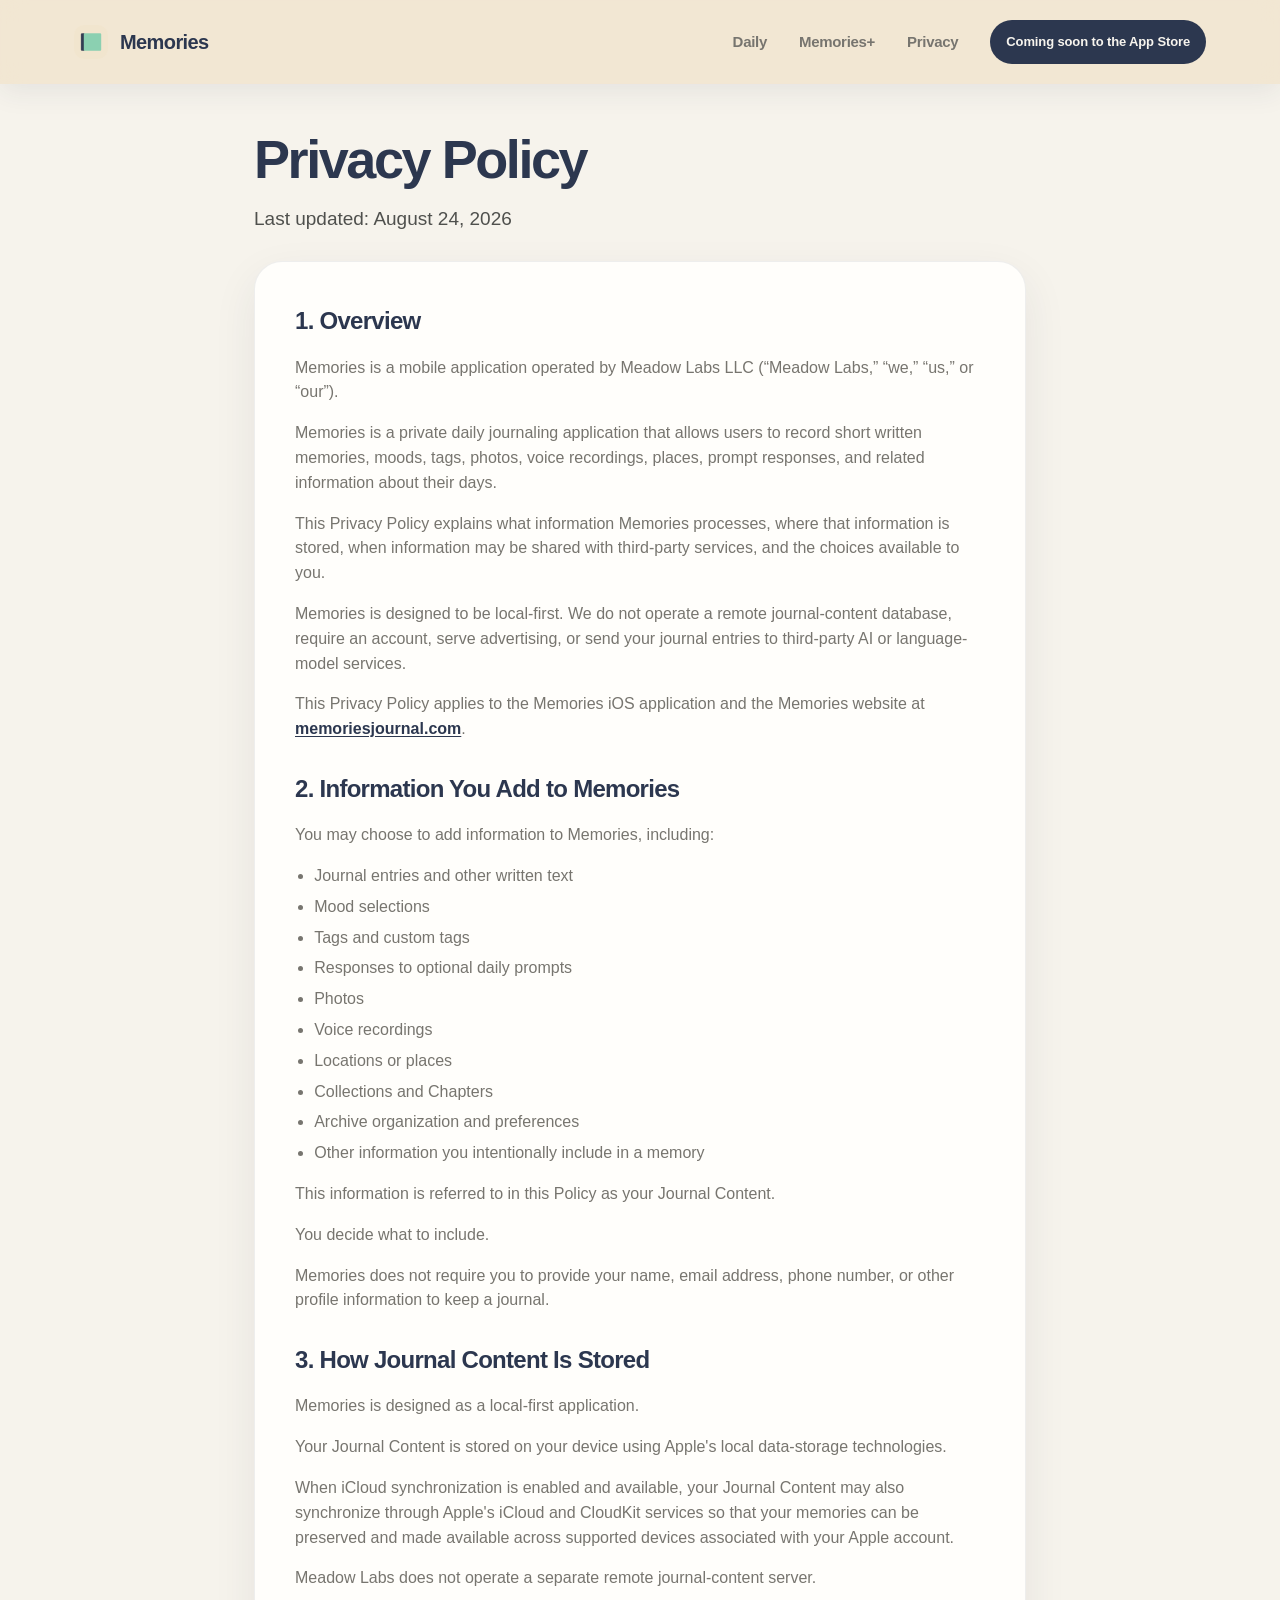
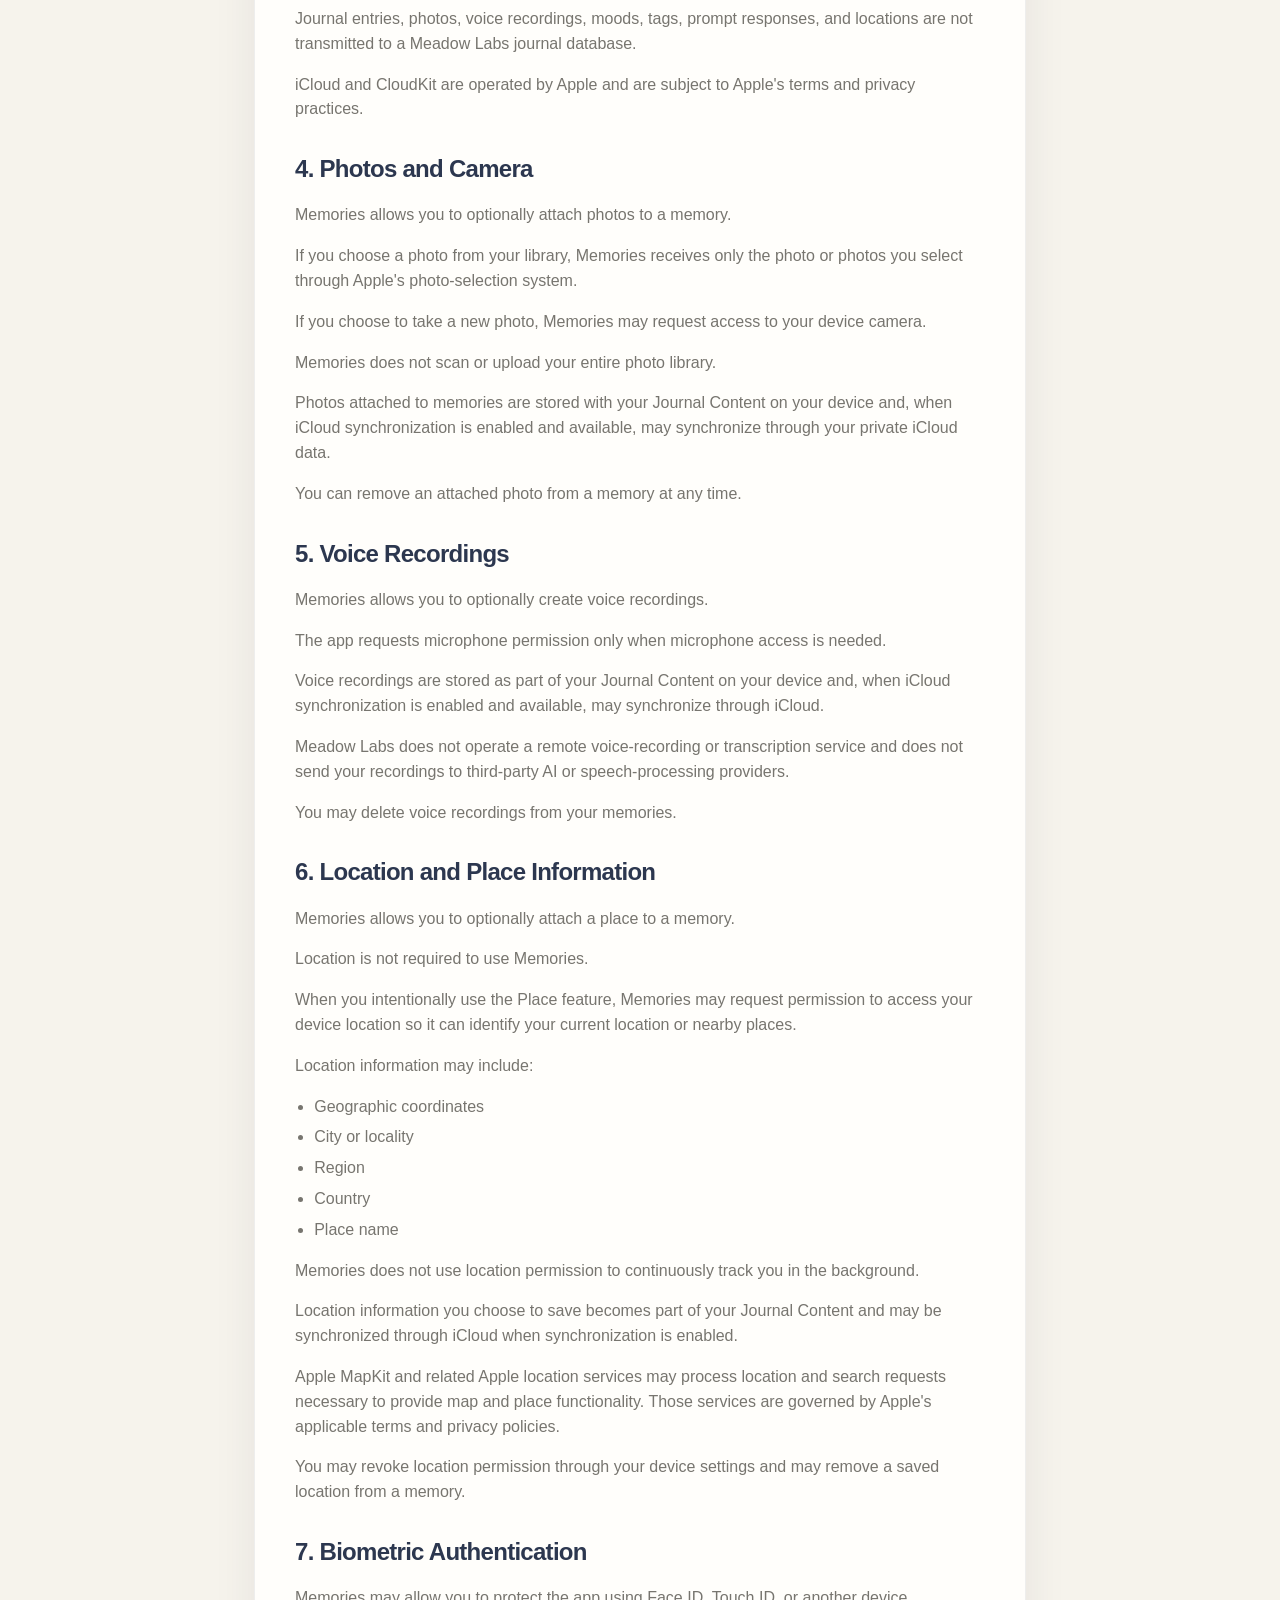
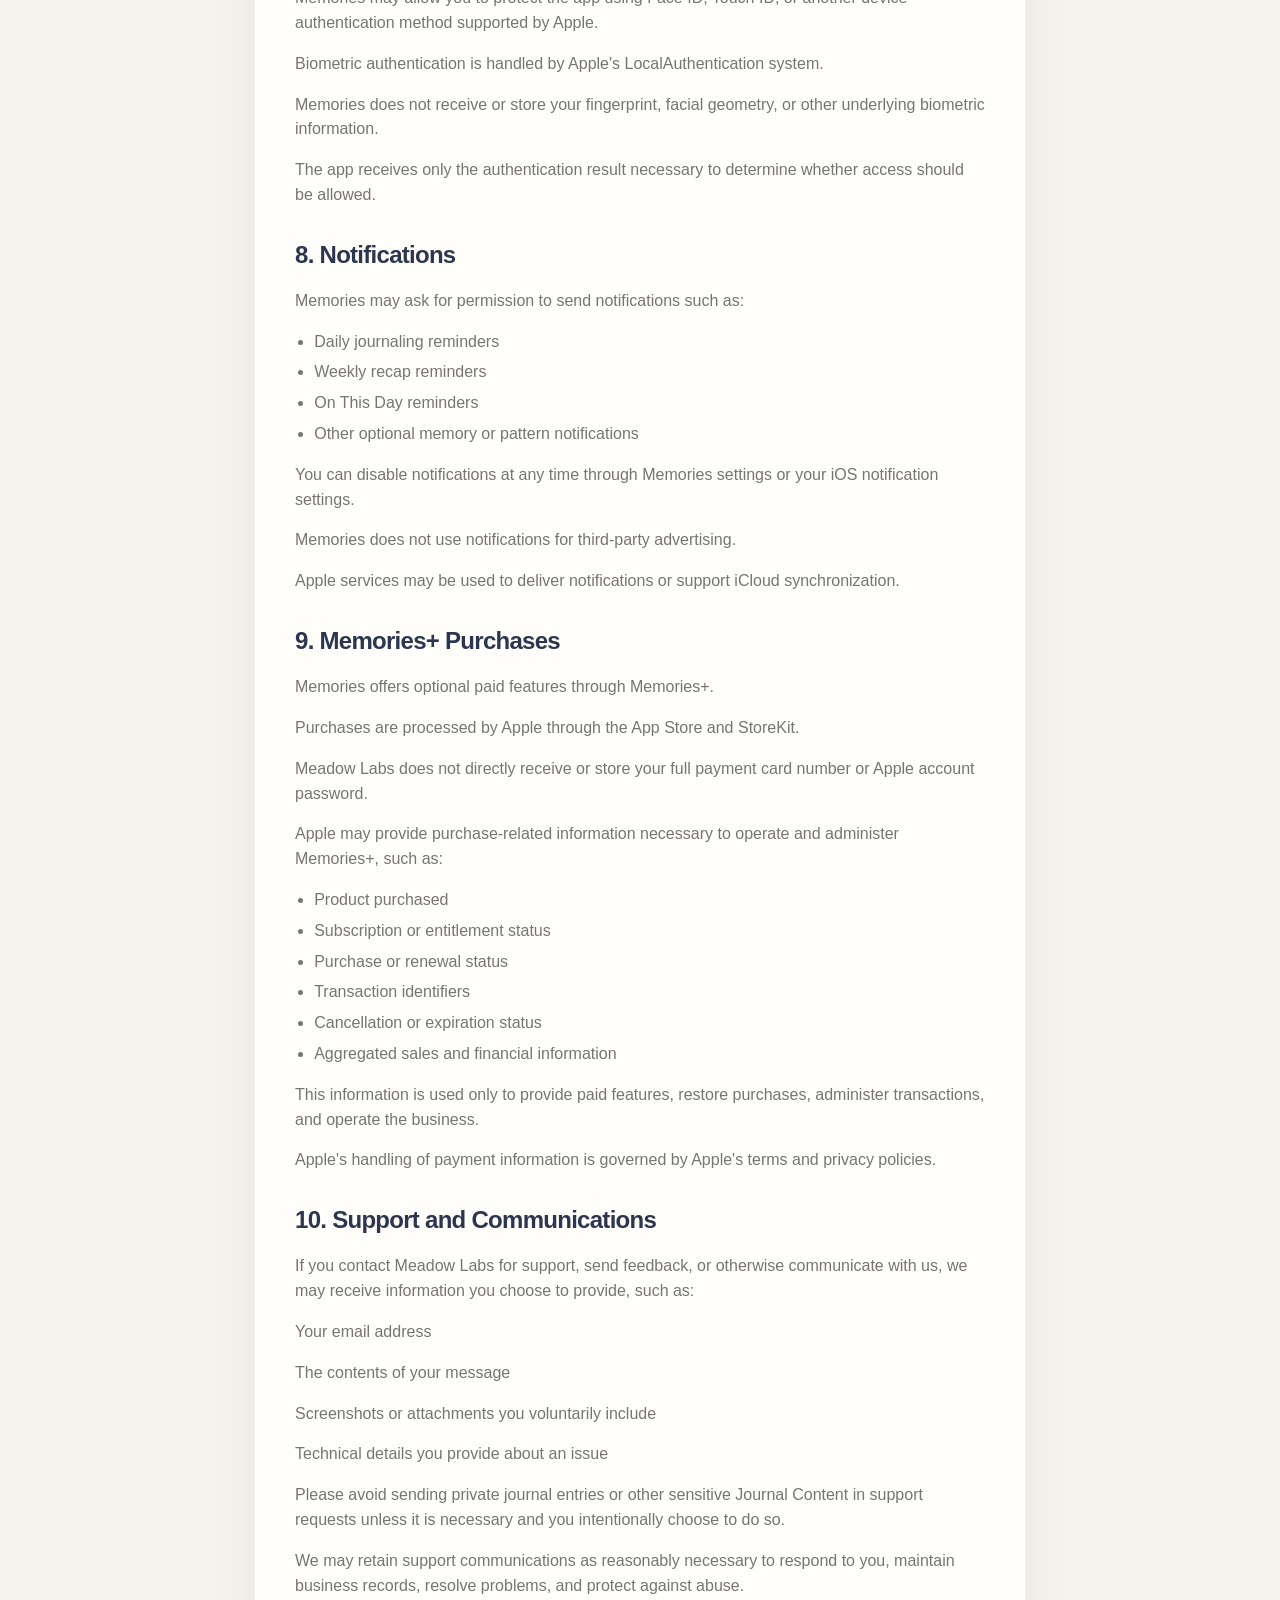
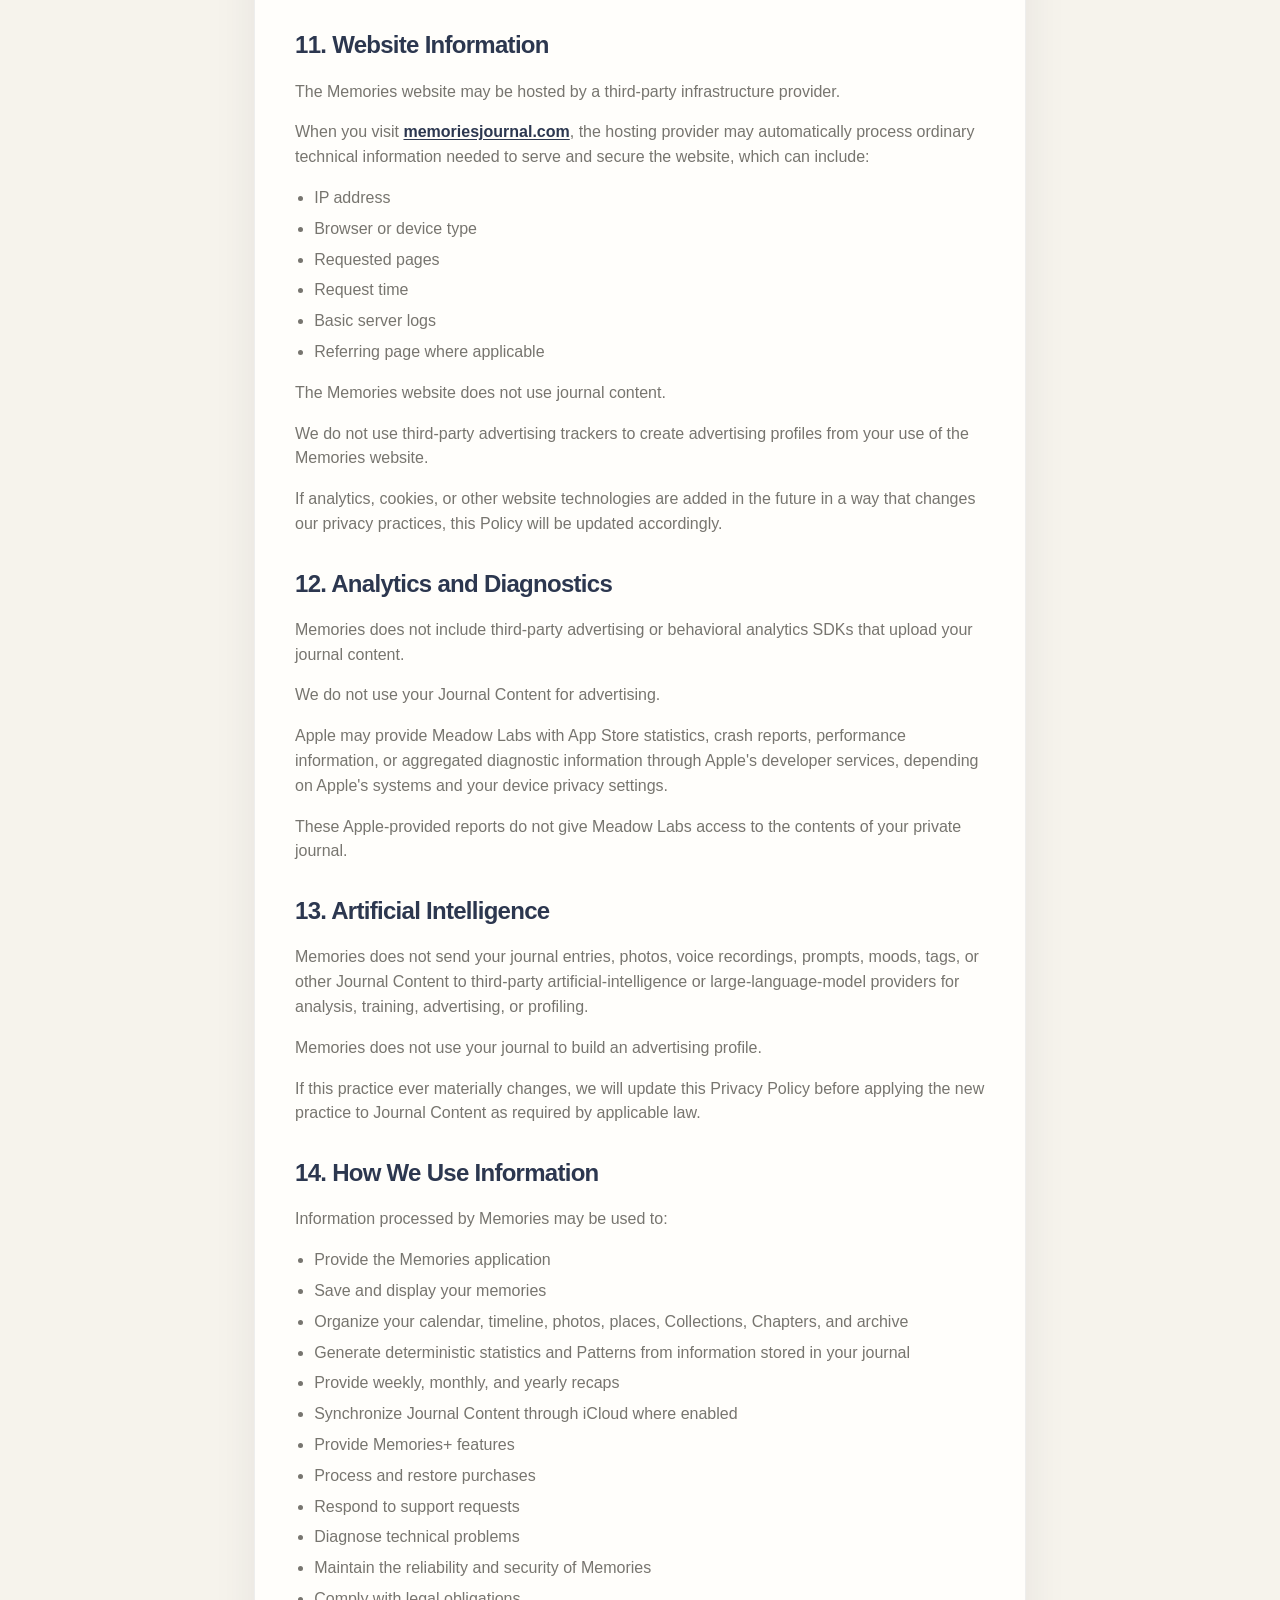
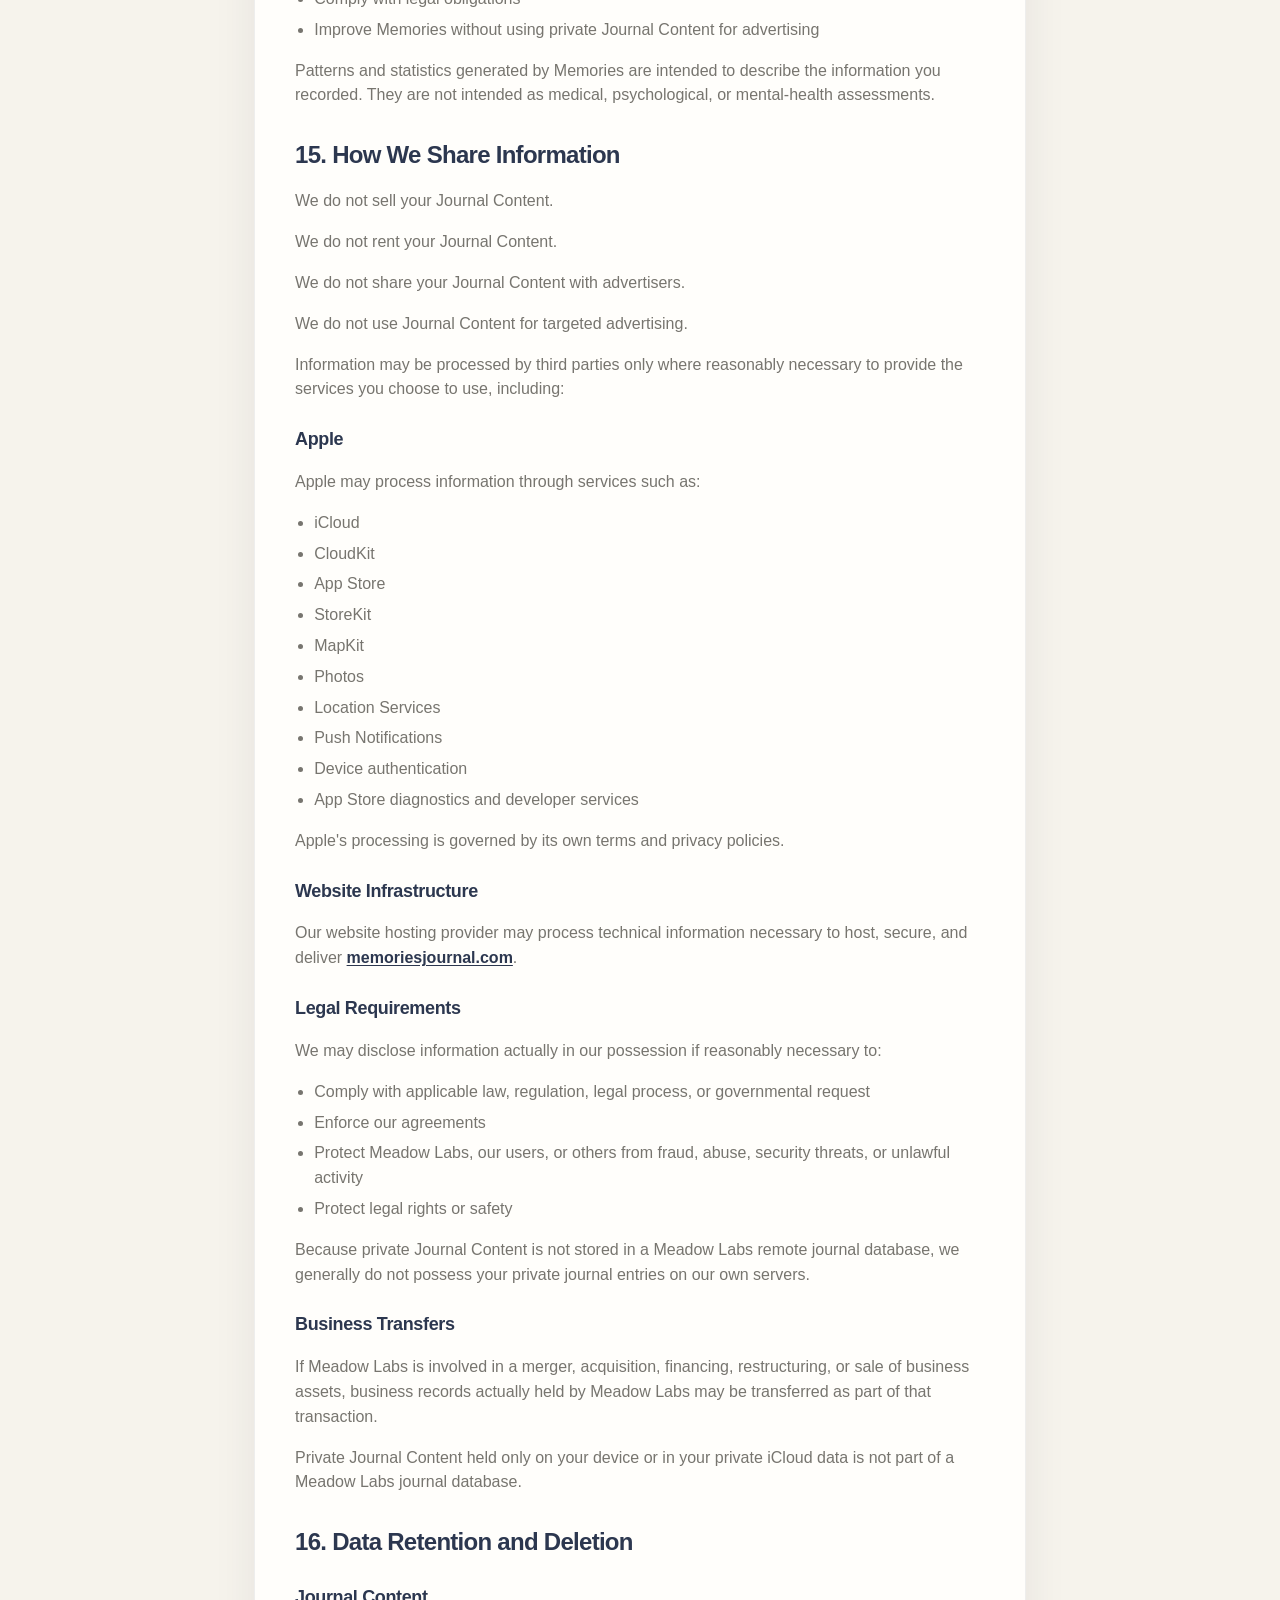
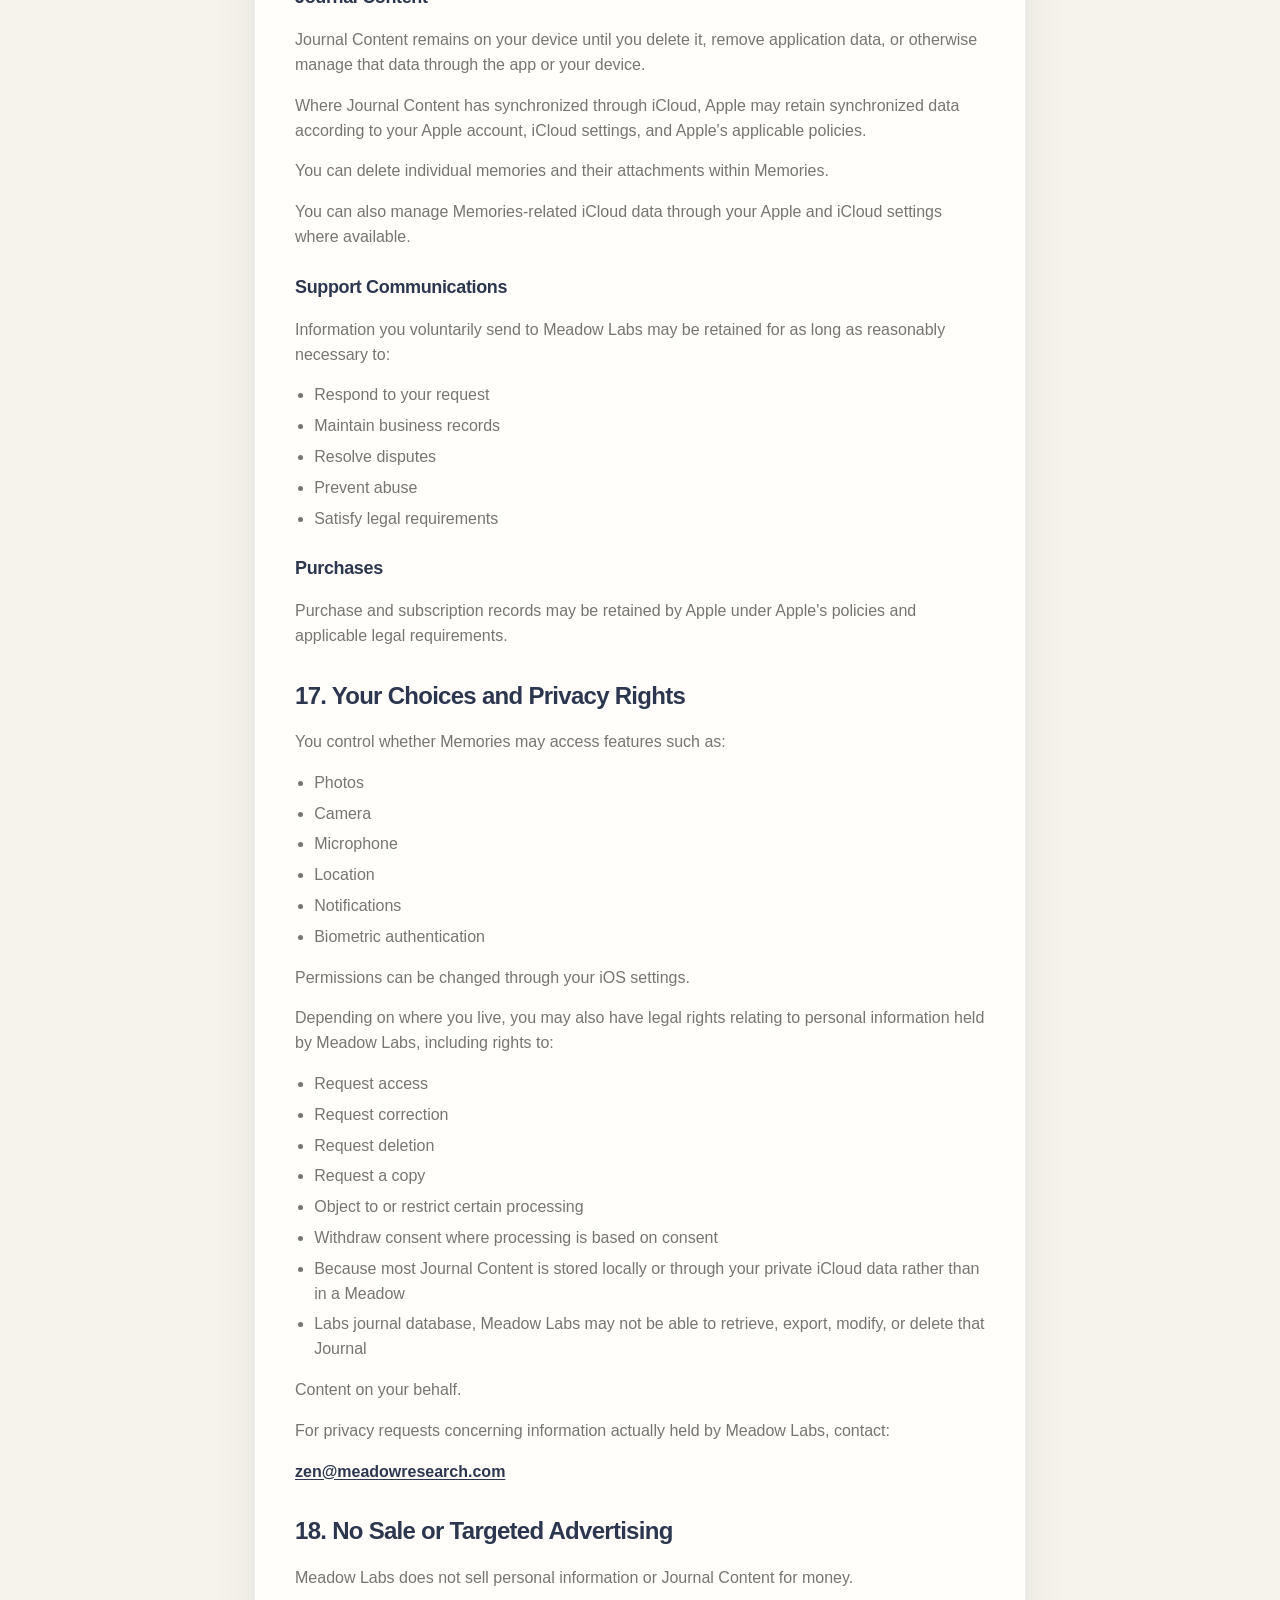
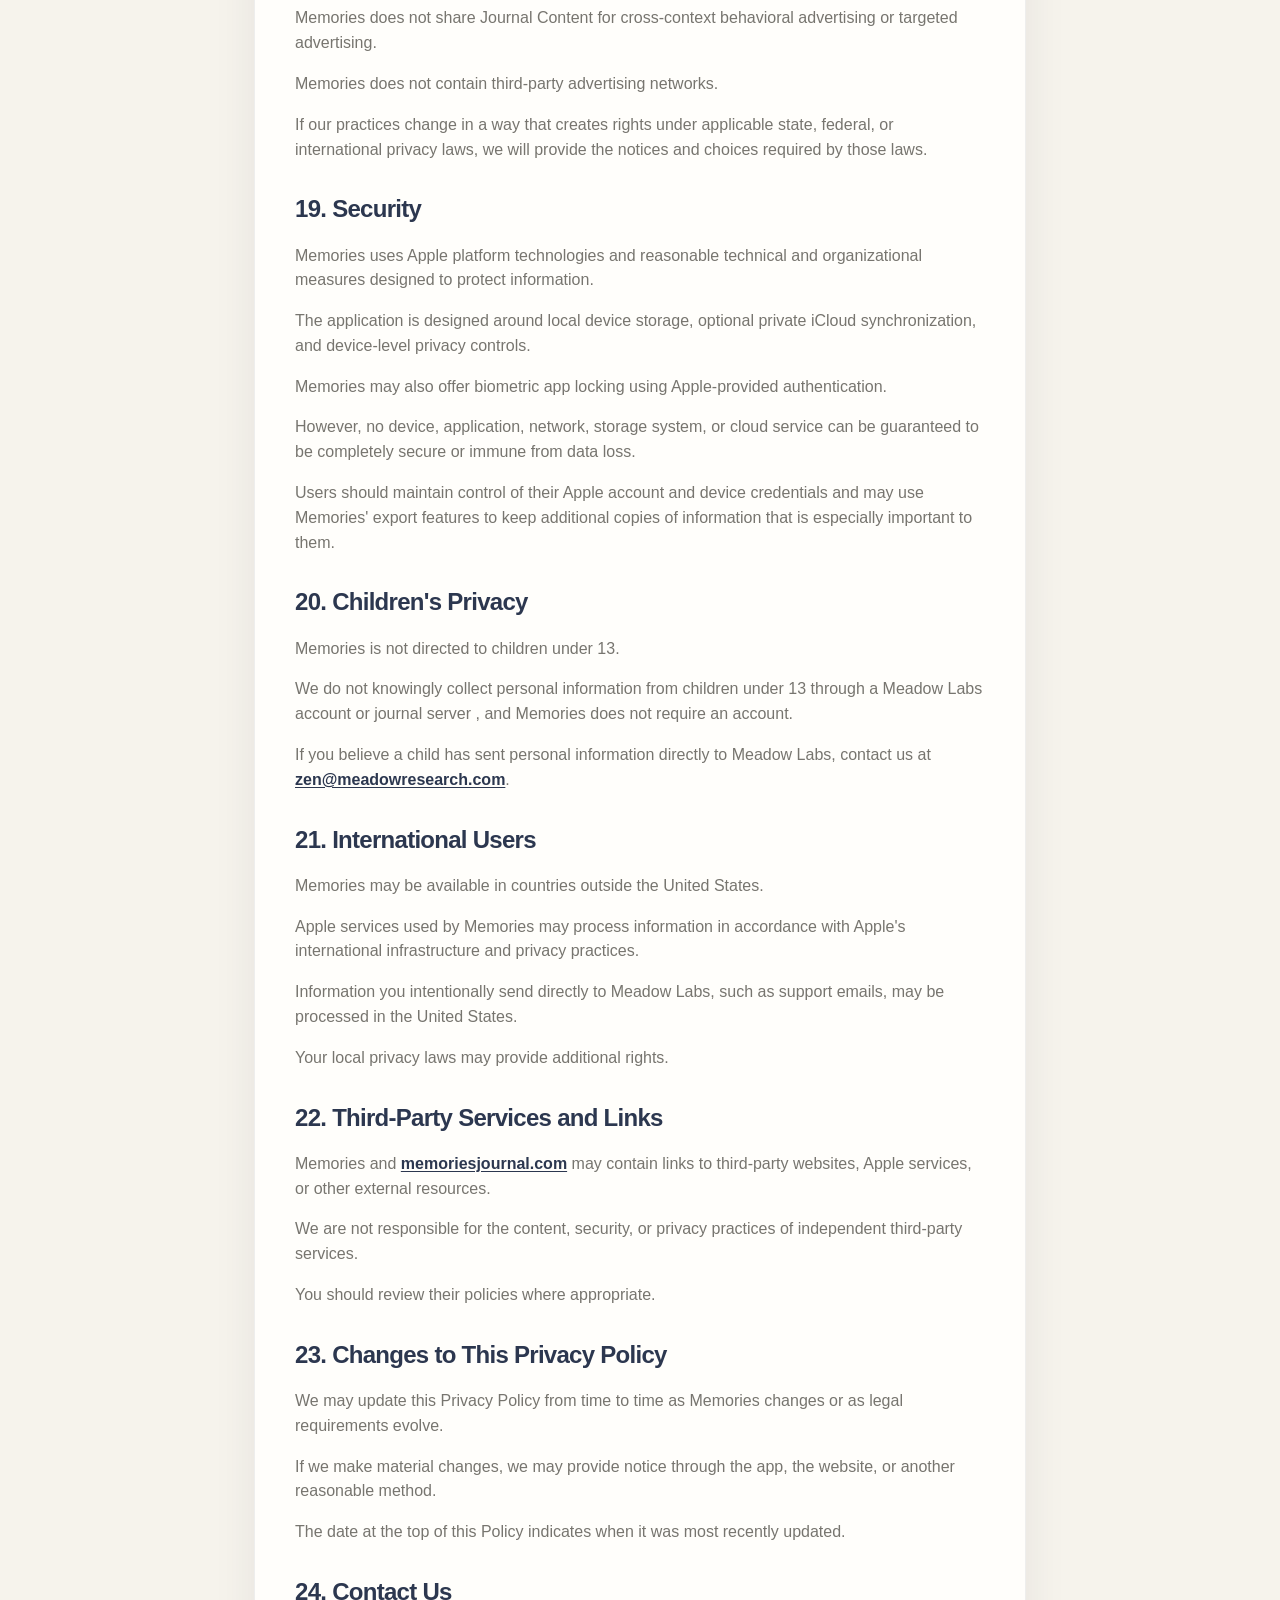
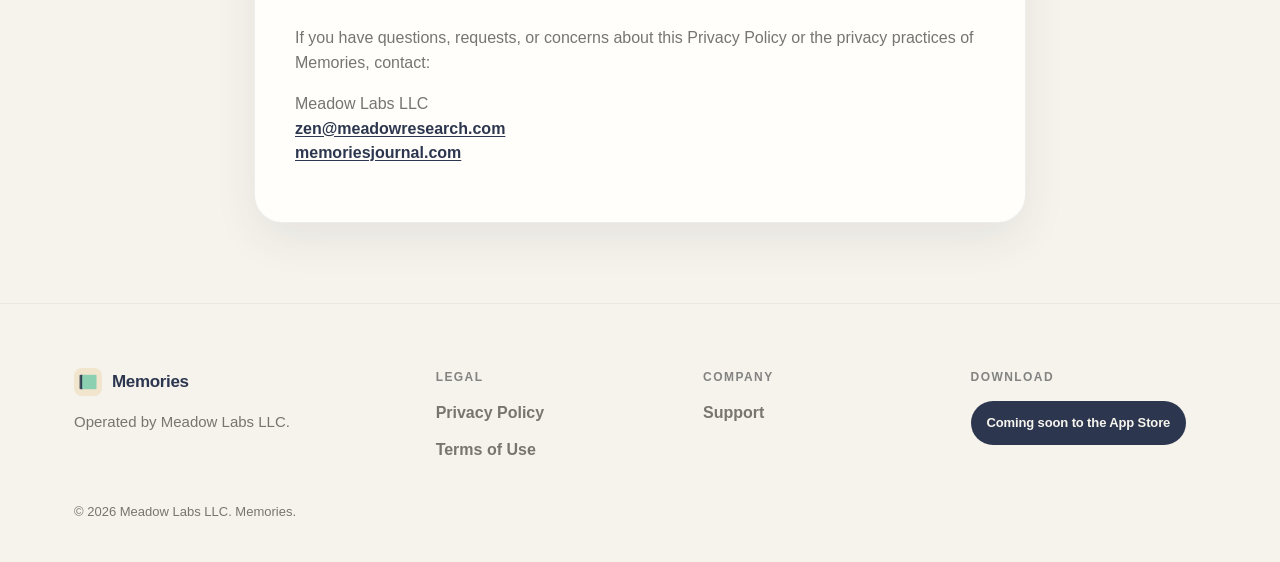
==== privacy.html @ 6b0a4706 "Initial Memories website" ====
<!doctype html>
<html lang="en">
  <head>
    <meta charset="utf-8" />
    <meta name="viewport" content="width=device-width, initial-scale=1" />
    <title>Privacy Policy · Memories</title>
    <meta name="description" content="Privacy Policy for the Memories iPhone journal." />
    <link rel="canonical" href="https://memoriesjournal.com/privacy" />
    <meta name="theme-color" content="#F1E5CE" />
    <link rel="icon" type="image/png" href="./assets/favicon.png" />
    <link rel="apple-touch-icon" href="./assets/logo.png" />
    <link rel="stylesheet" href="./styles.css" />
  </head>
  <body>
    <a class="skip-link" href="#main">Skip to content</a>
    <header class="topbar">
      <div class="topbar-inner">
        <a class="brand" href="./index.html" aria-label="Memories home">
          <img class="brand-mark" src="./assets/logo.png" alt="" width="34" height="34" />
          <span class="brand-word">Memories</span>
        </a>
        <div class="topbar-actions">
          <nav class="topnav" aria-label="Primary">
            <a href="./index.html#daily">Daily</a>
            <a href="./index.html#plus">Memories+</a>
            <a href="./index.html#privacy">Privacy</a>
          </nav>
          <div data-store-cta></div>
        </div>
      </div>
    </header>
    <main id="main" class="legal-main">
      <div class="legal-wrap">
        <h1>Privacy Policy</h1>
        <p class="intro">Last updated: August 24, 2026</p>
        <div class="legal-card legal-card--document">
          <h2>1. Overview</h2>
          <p>Memories is a mobile application operated by Meadow Labs LLC (“Meadow Labs,” “we,” “us,” or “our”).</p>
          <p>Memories is a private daily journaling application that allows users to record short written memories, moods, tags, photos, voice recordings, places, prompt responses, and related information about their days.</p>
          <p>This Privacy Policy explains what information Memories processes, where that information is stored, when information may be shared with third-party services, and the choices available to you.</p>
          <p>Memories is designed to be local-first. We do not operate a remote journal-content database, require an account, serve advertising, or send your journal entries to third-party AI or language-model services.</p>
          <p>This Privacy Policy applies to the Memories iOS application and the Memories website at <a href="https://memoriesjournal.com">memoriesjournal.com</a>.</p>
          <h2>2. Information You Add to Memories</h2>
          <p>You may choose to add information to Memories, including:</p>
          <ul>
            <li>Journal entries and other written text</li>
            <li>Mood selections</li>
            <li>Tags and custom tags</li>
            <li>Responses to optional daily prompts</li>
            <li>Photos</li>
            <li>Voice recordings</li>
            <li>Locations or places</li>
            <li>Collections and Chapters</li>
            <li>Archive organization and preferences</li>
            <li>Other information you intentionally include in a memory</li>
          </ul>
          <p>This information is referred to in this Policy as your Journal Content.</p>
          <p>You decide what to include.</p>
          <p>Memories does not require you to provide your name, email address, phone number, or other profile information to keep a journal.</p>
          <h2>3. How Journal Content Is Stored</h2>
          <p>Memories is designed as a local-first application.</p>
          <p>Your Journal Content is stored on your device using Apple&#x27;s local data-storage technologies.</p>
          <p>When iCloud synchronization is enabled and available, your Journal Content may also synchronize through Apple&#x27;s iCloud and CloudKit services so that your memories can be preserved and made available across supported devices associated with your Apple account.</p>
          <p>Meadow Labs does not operate a separate remote journal-content server.</p>
          <p>Journal entries, photos, voice recordings, moods, tags, prompt responses, and locations are not transmitted to a Meadow Labs journal database.</p>
          <p>iCloud and CloudKit are operated by Apple and are subject to Apple&#x27;s terms and privacy practices.</p>
          <h2>4. Photos and Camera</h2>
          <p>Memories allows you to optionally attach photos to a memory.</p>
          <p>If you choose a photo from your library, Memories receives only the photo or photos you select through Apple&#x27;s photo-selection system.</p>
          <p>If you choose to take a new photo, Memories may request access to your device camera.</p>
          <p>Memories does not scan or upload your entire photo library.</p>
          <p>Photos attached to memories are stored with your Journal Content on your device and, when iCloud synchronization is enabled and available, may synchronize through your private iCloud data.</p>
          <p>You can remove an attached photo from a memory at any time.</p>
          <h2>5. Voice Recordings</h2>
          <p>Memories allows you to optionally create voice recordings.</p>
          <p>The app requests microphone permission only when microphone access is needed.</p>
          <p>Voice recordings are stored as part of your Journal Content on your device and, when iCloud synchronization is enabled and available, may synchronize through iCloud.</p>
          <p>Meadow Labs does not operate a remote voice-recording or transcription service and does not send your recordings to third-party AI or speech-processing providers.</p>
          <p>You may delete voice recordings from your memories.</p>
          <h2>6. Location and Place Information</h2>
          <p>Memories allows you to optionally attach a place to a memory.</p>
          <p>Location is not required to use Memories.</p>
          <p>When you intentionally use the Place feature, Memories may request permission to access your device location so it can identify your current location or nearby places.</p>
          <p>Location information may include:</p>
          <ul>
            <li>Geographic coordinates</li>
            <li>City or locality</li>
            <li>Region</li>
            <li>Country</li>
            <li>Place name</li>
          </ul>
          <p>Memories does not use location permission to continuously track you in the background.</p>
          <p>Location information you choose to save becomes part of your Journal Content and may be synchronized through iCloud when synchronization is enabled.</p>
          <p>Apple MapKit and related Apple location services may process location and search requests necessary to provide map and place functionality. Those services are governed by Apple&#x27;s applicable terms and privacy policies.</p>
          <p>You may revoke location permission through your device settings and may remove a saved location from a memory.</p>
          <h2>7. Biometric Authentication</h2>
          <p>Memories may allow you to protect the app using Face ID, Touch ID, or another device authentication method supported by Apple.</p>
          <p>Biometric authentication is handled by Apple&#x27;s LocalAuthentication system.</p>
          <p>Memories does not receive or store your fingerprint, facial geometry, or other underlying biometric information.</p>
          <p>The app receives only the authentication result necessary to determine whether access should be allowed.</p>
          <h2>8. Notifications</h2>
          <p>Memories may ask for permission to send notifications such as:</p>
          <ul>
            <li>Daily journaling reminders</li>
            <li>Weekly recap reminders</li>
            <li>On This Day reminders</li>
            <li>Other optional memory or pattern notifications</li>
          </ul>
          <p>You can disable notifications at any time through Memories settings or your iOS notification settings.</p>
          <p>Memories does not use notifications for third-party advertising.</p>
          <p>Apple services may be used to deliver notifications or support iCloud synchronization.</p>
          <h2>9. Memories+ Purchases</h2>
          <p>Memories offers optional paid features through Memories+.</p>
          <p>Purchases are processed by Apple through the App Store and StoreKit.</p>
          <p>Meadow Labs does not directly receive or store your full payment card number or Apple account password.</p>
          <p>Apple may provide purchase-related information necessary to operate and administer Memories+, such as:</p>
          <ul>
            <li>Product purchased</li>
            <li>Subscription or entitlement status</li>
            <li>Purchase or renewal status</li>
            <li>Transaction identifiers</li>
            <li>Cancellation or expiration status</li>
            <li>Aggregated sales and financial information</li>
          </ul>
          <p>This information is used only to provide paid features, restore purchases, administer transactions, and operate the business.</p>
          <p>Apple&#x27;s handling of payment information is governed by Apple&#x27;s terms and privacy policies.</p>
          <h2>10. Support and Communications</h2>
          <p>If you contact Meadow Labs for support, send feedback, or otherwise communicate with us, we may receive information you choose to provide, such as:</p>
          <p>Your email address</p>
          <p>The contents of your message</p>
          <p>Screenshots or attachments you voluntarily include</p>
          <p>Technical details you provide about an issue</p>
          <p>Please avoid sending private journal entries or other sensitive Journal Content in support requests unless it is necessary and you intentionally choose to do so.</p>
          <p>We may retain support communications as reasonably necessary to respond to you, maintain business records, resolve problems, and protect against abuse.</p>
          <h2>11. Website Information</h2>
          <p>The Memories website may be hosted by a third-party infrastructure provider.</p>
          <p>When you visit <a href="https://memoriesjournal.com">memoriesjournal.com</a>, the hosting provider may automatically process ordinary technical information needed to serve and secure the website, which can include:</p>
          <ul>
            <li>IP address</li>
            <li>Browser or device type</li>
            <li>Requested pages</li>
            <li>Request time</li>
            <li>Basic server logs</li>
            <li>Referring page where applicable</li>
          </ul>
          <p>The Memories website does not use journal content.</p>
          <p>We do not use third-party advertising trackers to create advertising profiles from your use of the Memories website.</p>
          <p>If analytics, cookies, or other website technologies are added in the future in a way that changes our privacy practices, this Policy will be updated accordingly.</p>
          <h2>12. Analytics and Diagnostics</h2>
          <p>Memories does not include third-party advertising or behavioral analytics SDKs that upload your journal content.</p>
          <p>We do not use your Journal Content for advertising.</p>
          <p>Apple may provide Meadow Labs with App Store statistics, crash reports, performance information, or aggregated diagnostic information through Apple&#x27;s developer services, depending on Apple&#x27;s systems and your device privacy settings.</p>
          <p>These Apple-provided reports do not give Meadow Labs access to the contents of your private journal.</p>
          <h2>13. Artificial Intelligence</h2>
          <p>Memories does not send your journal entries, photos, voice recordings, prompts, moods, tags, or other Journal Content to third-party artificial-intelligence or large-language-model providers for analysis, training, advertising, or profiling.</p>
          <p>Memories does not use your journal to build an advertising profile.</p>
          <p>If this practice ever materially changes, we will update this Privacy Policy before applying the new practice to Journal Content as required by applicable law.</p>
          <h2>14. How We Use Information</h2>
          <p>Information processed by Memories may be used to:</p>
          <ul>
            <li>Provide the Memories application</li>
            <li>Save and display your memories</li>
            <li>Organize your calendar, timeline, photos, places, Collections, Chapters, and archive</li>
            <li>Generate deterministic statistics and Patterns from information stored in your journal</li>
            <li>Provide weekly, monthly, and yearly recaps</li>
            <li>Synchronize Journal Content through iCloud where enabled</li>
            <li>Provide Memories+ features</li>
            <li>Process and restore purchases</li>
            <li>Respond to support requests</li>
            <li>Diagnose technical problems</li>
            <li>Maintain the reliability and security of Memories</li>
            <li>Comply with legal obligations</li>
            <li>Improve Memories without using private Journal Content for advertising</li>
          </ul>
          <p>Patterns and statistics generated by Memories are intended to describe the information you recorded. They are not intended as medical, psychological, or mental-health assessments.</p>
          <h2>15. How We Share Information</h2>
          <p>We do not sell your Journal Content.</p>
          <p>We do not rent your Journal Content.</p>
          <p>We do not share your Journal Content with advertisers.</p>
          <p>We do not use Journal Content for targeted advertising.</p>
          <p>Information may be processed by third parties only where reasonably necessary to provide the services you choose to use, including:</p>
          <h3>Apple</h3>
          <p>Apple may process information through services such as:</p>
          <ul>
            <li>iCloud</li>
            <li>CloudKit</li>
            <li>App Store</li>
            <li>StoreKit</li>
            <li>MapKit</li>
            <li>Photos</li>
            <li>Location Services</li>
            <li>Push Notifications</li>
            <li>Device authentication</li>
            <li>App Store diagnostics and developer services</li>
          </ul>
          <p>Apple&#x27;s processing is governed by its own terms and privacy policies.</p>
          <h3>Website Infrastructure</h3>
          <p>Our website hosting provider may process technical information necessary to host, secure, and deliver <a href="https://memoriesjournal.com">memoriesjournal.com</a>.</p>
          <h3>Legal Requirements</h3>
          <p>We may disclose information actually in our possession if reasonably necessary to:</p>
          <ul>
            <li>Comply with applicable law, regulation, legal process, or governmental request</li>
            <li>Enforce our agreements</li>
            <li>Protect Meadow Labs, our users, or others from fraud, abuse, security threats, or unlawful activity</li>
            <li>Protect legal rights or safety</li>
          </ul>
          <p>Because private Journal Content is not stored in a Meadow Labs remote journal database, we generally do not possess your private journal entries on our own servers.</p>
          <h3>Business Transfers</h3>
          <p>If Meadow Labs is involved in a merger, acquisition, financing, restructuring, or sale of business assets, business records actually held by Meadow Labs may be transferred as part of that transaction.</p>
          <p>Private Journal Content held only on your device or in your private iCloud data is not part of a Meadow Labs journal database.</p>
          <h2>16. Data Retention and Deletion</h2>
          <h3>Journal Content</h3>
          <p>Journal Content remains on your device until you delete it, remove application data, or otherwise manage that data through the app or your device.</p>
          <p>Where Journal Content has synchronized through iCloud, Apple may retain synchronized data according to your Apple account, iCloud settings, and Apple&#x27;s applicable policies.</p>
          <p>You can delete individual memories and their attachments within Memories.</p>
          <p>You can also manage Memories-related iCloud data through your Apple and iCloud settings where available.</p>
          <h3>Support Communications</h3>
          <p>Information you voluntarily send to Meadow Labs may be retained for as long as reasonably necessary to:</p>
          <ul>
            <li>Respond to your request</li>
            <li>Maintain business records</li>
            <li>Resolve disputes</li>
            <li>Prevent abuse</li>
            <li>Satisfy legal requirements</li>
          </ul>
          <h3>Purchases</h3>
          <p>Purchase and subscription records may be retained by Apple under Apple&#x27;s policies and applicable legal requirements.</p>
          <h2>17. Your Choices and Privacy Rights</h2>
          <p>You control whether Memories may access features such as:</p>
          <ul>
            <li>Photos</li>
            <li>Camera</li>
            <li>Microphone</li>
            <li>Location</li>
            <li>Notifications</li>
            <li>Biometric authentication</li>
          </ul>
          <p>Permissions can be changed through your iOS settings.</p>
          <p>Depending on where you live, you may also have legal rights relating to personal information held by Meadow Labs, including rights to:</p>
          <ul>
            <li>Request access</li>
            <li>Request correction</li>
            <li>Request deletion</li>
            <li>Request a copy</li>
            <li>Object to or restrict certain processing</li>
            <li>Withdraw consent where processing is based on consent</li>
            <li>Because most Journal Content is stored locally or through your private iCloud data rather than in a Meadow</li>
            <li>Labs journal database, Meadow Labs may not be able to retrieve, export, modify, or delete that Journal</li>
          </ul>
          <p>Content on your behalf.</p>
          <p>For privacy requests concerning information actually held by Meadow Labs, contact:</p>
          <p><a href="mailto:zen@meadowresearch.com">zen@meadowresearch.com</a></p>
          <h2>18. No Sale or Targeted Advertising</h2>
          <p>Meadow Labs does not sell personal information or Journal Content for money.</p>
          <p>Memories does not share Journal Content for cross-context behavioral advertising or targeted advertising.</p>
          <p>Memories does not contain third-party advertising networks.</p>
          <p>If our practices change in a way that creates rights under applicable state, federal, or international privacy laws, we will provide the notices and choices required by those laws.</p>
          <h2>19. Security</h2>
          <p>Memories uses Apple platform technologies and reasonable technical and organizational measures designed to protect information.</p>
          <p>The application is designed around local device storage, optional private iCloud synchronization, and device-level privacy controls.</p>
          <p>Memories may also offer biometric app locking using Apple-provided authentication.</p>
          <p>However, no device, application, network, storage system, or cloud service can be guaranteed to be completely secure or immune from data loss.</p>
          <p>Users should maintain control of their Apple account and device credentials and may use Memories&#x27; export features to keep additional copies of information that is especially important to them.</p>
          <h2>20. Children&#x27;s Privacy</h2>
          <p>Memories is not directed to children under 13.</p>
          <p>We do not knowingly collect personal information from children under 13 through a Meadow Labs account or journal server , and Memories does not require an account.</p>
          <p>If you believe a child has sent personal information directly to Meadow Labs, contact us at <a href="mailto:zen@meadowresearch.com">zen@meadowresearch.com</a>.</p>
          <h2>21. International Users</h2>
          <p>Memories may be available in countries outside the United States.</p>
          <p>Apple services used by Memories may process information in accordance with Apple&#x27;s international infrastructure and privacy practices.</p>
          <p>Information you intentionally send directly to Meadow Labs, such as support emails, may be processed in the United States.</p>
          <p>Your local privacy laws may provide additional rights.</p>
          <h2>22. Third-Party Services and Links</h2>
          <p>Memories and <a href="https://memoriesjournal.com">memoriesjournal.com</a> may contain links to third-party websites, Apple services, or other external resources.</p>
          <p>We are not responsible for the content, security, or privacy practices of independent third-party services.</p>
          <p>You should review their policies where appropriate.</p>
          <h2>23. Changes to This Privacy Policy</h2>
          <p>We may update this Privacy Policy from time to time as Memories changes or as legal requirements evolve.</p>
          <p>If we make material changes, we may provide notice through the app, the website, or another reasonable method.</p>
          <p>The date at the top of this Policy indicates when it was most recently updated.</p>
          <h2>24. Contact Us</h2>
          <p>If you have questions, requests, or concerns about this Privacy Policy or the privacy practices of Memories, contact:</p>
          <p>Meadow Labs LLC<br />
          <a href="mailto:zen@meadowresearch.com">zen@meadowresearch.com</a><br />
          <a href="https://memoriesjournal.com">memoriesjournal.com</a></p>
        </div>
      </div>
    </main>
    <footer class="site-footer">
      <div class="section-inner">
        <div class="footer-grid">
          <div>
            <a class="footer-brand" href="./index.html">
              <img src="./assets/logo.png" alt="" width="28" height="28" />
              Memories
            </a>
            <p class="footer-copy">Operated by Meadow Labs LLC.</p>
          </div>
          <div>
            <div class="footer-label">Legal</div>
            <div class="footer-links">
              <a href="./privacy.html">Privacy Policy</a>
              <a href="./terms.html">Terms of Use</a>
            </div>
          </div>
          <div>
            <div class="footer-label">Company</div>
            <div class="footer-links"><a href="./support.html">Support</a></div>
          </div>
          <div>
            <div class="footer-label">Download</div>
            <div class="footer-links"><div data-store-cta></div></div>
          </div>
        </div>
        <div class="footer-bottom">© <span data-year></span> Meadow Labs LLC. Memories.</div>
      </div>
    </footer>
    <script src="./main.js" defer></script>
  </body>
</html>
---- styles.css ----
/* Memories marketing site */

:root {
  --logo-cream: #f1e5ce;
  --brand-mint: #8bd0b1;
  --slate: #3e465a;
  --navy: #2c374f;
  --canvas: #f6f3ec;
  --raised: #efebe3;
  --ink: #1d1e1b;
  --muted: #77756f;
  --separator: #ded9cf;

  --mood-rough: #d4845c;
  --mood-low: #d4b85c;
  --mood-ok: #b5b1a8;
  --mood-good: #a8c67a;
  --mood-great: #5faf6e;

  --font-sans: -apple-system, BlinkMacSystemFont, "SF Pro Text", "SF Pro Display",
    "Segoe UI", Helvetica, Arial, sans-serif;
  --font-serif: ui-serif, "New York", Georgia, "Times New Roman", serif;

  --wrap: 1180px;
  --pad-x: 24px;
  --section-y: clamp(56px, 6vw, 96px);
  --shadow-soft: 0 16px 44px rgba(44, 55, 79, 0.08);
  --shadow-nav: 0 8px 26px rgba(44, 55, 79, 0.08);
  --radius-card: 26px;
  --radius-device: 42px;
  --focus: 0 0 0 3px rgba(139, 208, 177, 0.55);
}

*, *::before, *::after { box-sizing: border-box; }

html { scroll-behavior: smooth; }
@media (prefers-reduced-motion: reduce) {
  html { scroll-behavior: auto; }
}

body {
  margin: 0;
  color: var(--ink);
  background: var(--canvas);
  font-family: var(--font-sans);
  font-size: 17px;
  line-height: 1.55;
  -webkit-font-smoothing: antialiased;
  overflow-x: hidden;
}

img { max-width: 100%; height: auto; display: block; }
a { color: inherit; }

a:focus-visible,
button:focus-visible {
  outline: none;
  box-shadow: var(--focus);
  border-radius: 10px;
}

.skip-link {
  position: absolute;
  left: 16px;
  top: -48px;
  z-index: 100;
  padding: 10px 14px;
  background: var(--navy);
  color: #f7f4ee;
  border-radius: 12px;
  text-decoration: none;
  font-weight: 650;
}
.skip-link:focus { top: 16px; }

.section { padding: var(--section-y) 0; }
.section-inner {
  width: min(var(--wrap), 100%);
  margin: 0 auto;
  padding: 0 var(--pad-x);
}

/* Topbar */
.topbar {
  position: sticky;
  top: 0;
  z-index: 40;
  height: 84px;
  display: flex;
  align-items: center;
  background: rgba(241, 229, 206, 0.86);
  backdrop-filter: blur(12px);
  -webkit-backdrop-filter: blur(12px);
  box-shadow: var(--shadow-nav);
}
.topbar-inner {
  width: min(var(--wrap), 100%);
  margin: 0 auto;
  padding: 0 var(--pad-x);
  display: flex;
  align-items: center;
  justify-content: space-between;
  gap: 20px;
}
.brand {
  display: inline-flex;
  align-items: center;
  gap: 12px;
  text-decoration: none;
  color: var(--navy);
  min-height: 44px;
}
.brand-mark {
  width: 34px;
  height: 34px;
  border-radius: 10px;
  object-fit: cover;
}
.brand-word {
  font-size: 20px;
  font-weight: 700;
  letter-spacing: -0.03em;
}
.topnav { display: none; align-items: center; gap: 4px; }
.topnav a {
  text-decoration: none;
  color: var(--muted);
  font-size: 15px;
  font-weight: 650;
  letter-spacing: -0.02em;
  padding: 10px 14px;
  border-radius: 999px;
  transition: background 160ms ease, color 160ms ease;
}
.topnav a:hover {
  background: rgba(139, 208, 177, 0.22);
  color: var(--navy);
}
.topbar-actions { display: flex; align-items: center; gap: 18px; }
@media (min-width: 900px) { .topnav { display: flex; } }
@media (max-width: 639px) {
  .topbar { height: 72px; }
  .brand-mark { width: 30px; height: 30px; }
  .brand-word { font-size: 18px; }
}

.coming-soon {
  display: inline-flex;
  align-items: center;
  justify-content: center;
  min-height: 44px;
  padding: 10px 16px;
  border-radius: 999px;
  background: var(--navy);
  color: #f7f4ee;
  font-size: 13px;
  font-weight: 650;
  letter-spacing: -0.01em;
  text-align: center;
}
.store-badge { display: inline-block; line-height: 0; }
.store-badge img { height: 40px; width: auto; }
@media (min-width: 640px) { .store-badge img { height: 44px; } }

/* Hero */
.hero {
  background: var(--logo-cream);
  overflow: hidden;
}
.hero-grid {
  width: min(1360px, calc(100% - 48px));
  margin: 0 auto;
  padding: 28px 0 64px;
  display: grid;
  grid-template-columns: minmax(0, 0.9fr) minmax(0, 1.1fr);
  gap: 48px;
  align-items: center;
  min-height: 720px;
}
.hero-eyebrow {
  margin: 0 0 14px;
  font-size: 14px;
  font-weight: 700;
  letter-spacing: 0.08em;
  text-transform: uppercase;
  color: var(--slate);
}
.hero-title {
  margin: 0;
  font-family: var(--font-serif);
  font-size: clamp(48px, 6.2vw, 86px);
  line-height: 0.96;
  letter-spacing: -0.045em;
  font-weight: 600;
  color: var(--navy);
}
.hero-support {
  margin: 18px 0 0;
  font-size: clamp(28px, 3.2vw, 46px);
  line-height: 1.05;
  letter-spacing: -0.035em;
  font-weight: 650;
}
.hero-body {
  margin: 22px 0 0;
  max-width: 34rem;
  font-size: clamp(17px, 1.3vw, 20px);
  color: color-mix(in srgb, var(--ink) 78%, white);
}
.hero-cta {
  margin-top: 28px;
  display: flex;
  flex-direction: column;
  align-items: flex-start;
  gap: 12px;
}
.hero-note { margin: 0; font-size: 14px; color: var(--muted); }
.hero-art {
  position: relative;
  min-height: 520px;
  display: grid;
  place-items: center;
}
.stack-layer {
  position: absolute;
  border-radius: 36px;
}
.stack-layer--back {
  width: min(78%, 420px);
  height: 78%;
  right: 8%;
  top: 8%;
  background: var(--slate);
  transform: rotate(-2.5deg);
}
.stack-layer--mid {
  width: min(82%, 440px);
  height: 82%;
  right: 4%;
  top: 10%;
  background: var(--navy);
  transform: rotate(1.5deg);
}
.hero-device {
  position: relative;
  z-index: 2;
  width: min(360px, 78%);
}
.float-device { animation: floaty 8s ease-in-out infinite; }
@keyframes floaty {
  0%, 100% { transform: translateY(0); }
  50% { transform: translateY(-4px); }
}
@media (prefers-reduced-motion: reduce) {
  .float-device { animation: none; }
}
@media (max-width: 1099px) {
  .hero-grid {
    grid-template-columns: 1fr;
    min-height: auto;
    gap: 36px;
    width: min(var(--wrap), 100%);
    padding: 24px var(--pad-x) 48px;
  }
  .hero-art { min-height: 420px; }
  .hero-cta, .hero-body, .hero-support, .hero-title, .hero-eyebrow { text-align: center; }
  .hero-cta { align-items: center; }
  .hero-body { margin-left: auto; margin-right: auto; }
}
@media (max-width: 639px) {
  .hero-title { font-size: clamp(42px, 11vw, 54px); }
  .hero-support { font-size: clamp(24px, 7vw, 34px); }
  .hero-art { min-height: 360px; }
}

.hero--simple .hero-grid--simple {
  grid-template-columns: 1fr;
  min-height: auto;
  width: min(var(--wrap), 100%);
  padding: 56px var(--pad-x) 72px;
  max-width: 38rem;
}

.hero--simple .hero-cta,
.hero--simple .hero-body,
.hero--simple .hero-support,
.hero--simple .hero-title,
.hero--simple .hero-eyebrow {
  text-align: left;
}

.hero--simple .hero-cta {
  align-items: flex-start;
}

@media (max-width: 639px) {
  .hero--simple .hero-grid--simple {
    padding: 40px var(--pad-x) 56px;
  }
}

.device-shell {
  background: #1a1c19;
  border-radius: var(--radius-device);
  padding: 10px;
  box-shadow: var(--shadow-soft);
  aspect-ratio: 9 / 19.5;
  overflow: hidden;
  position: relative;
}
.device-shell img,
.shot-slot img {
  width: 100%;
  height: 100%;
  object-fit: cover;
  border-radius: calc(var(--radius-device) - 8px);
  background: var(--raised);
}
.shot-slot { position: relative; width: 100%; height: 100%; }
.shot-placeholder {
  position: absolute;
  inset: 0;
  display: grid;
  place-items: center;
  text-align: center;
  padding: 24px;
  border-radius: inherit;
  background: linear-gradient(160deg, rgba(239, 235, 227, 0.95), rgba(241, 229, 206, 0.95));
  color: var(--slate);
  font-size: 13px;
  font-weight: 650;
  letter-spacing: 0.04em;
  text-transform: uppercase;
  border: 1px dashed rgba(62, 70, 90, 0.28);
}

.section-kicker {
  margin: 0;
  font-size: 14px;
  font-weight: 700;
  letter-spacing: 0.08em;
  text-transform: uppercase;
  color: var(--slate);
}
.h2 {
  margin: 10px 0 0;
  font-size: clamp(36px, 4.5vw, 68px);
  line-height: 1;
  letter-spacing: -0.045em;
  font-weight: 750;
  color: var(--navy);
}
.h2-serif {
  font-family: var(--font-serif);
  font-weight: 600;
}
.lead {
  margin: 18px 0 0;
  max-width: 40rem;
  font-size: clamp(17px, 1.3vw, 21px);
  color: color-mix(in srgb, var(--ink) 78%, white);
}

.loop-section { background: #fffefb; }
.loop-grid { margin-top: 48px; display: grid; gap: 22px; }
@media (min-width: 900px) {
  .loop-grid { grid-template-columns: repeat(3, 1fr); gap: 28px; }
}
.loop-card {
  background: var(--raised);
  border-radius: var(--radius-card);
  padding: 28px 26px 30px;
  border: 1px solid rgba(44, 55, 79, 0.06);
  box-shadow: var(--shadow-soft);
}
.loop-card h3 {
  margin: 18px 0 0;
  font-size: 24px;
  letter-spacing: -0.03em;
  font-weight: 750;
}
.loop-card p { margin: 10px 0 0; color: var(--muted); font-size: 16px; }
.mini-write {
  background: #f7f3ea;
  border-radius: 18px;
  padding: 16px 18px;
  box-shadow: 0 1px 0 rgba(44, 55, 79, 0.04), 0 10px 24px rgba(44, 55, 79, 0.05);
}
.mini-write .date {
  font-family: var(--font-serif);
  font-size: 22px;
  color: var(--navy);
}
.mini-write .line { margin-top: 10px; font-size: 16px; color: #4a453c; }
.mood-row { display: flex; gap: 10px; align-items: center; flex-wrap: wrap; }
.mood-swatch { width: 28px; height: 28px; border-radius: 9px; }
.mood-swatch[data-mood="rough"] { background: var(--mood-rough); }
.mood-swatch[data-mood="low"] { background: var(--mood-low); }
.mood-swatch[data-mood="ok"] { background: var(--mood-ok); }
.mood-swatch[data-mood="good"] { background: var(--mood-good); }
.mood-swatch[data-mood="great"] { background: var(--mood-great); }
.mood-legend {
  display: flex;
  flex-wrap: wrap;
  gap: 8px 12px;
  margin-top: 12px;
  font-size: 13px;
  color: var(--muted);
}
.mood-legend span { display: inline-flex; align-items: center; gap: 6px; }
.mood-legend i { width: 10px; height: 10px; border-radius: 3px; display: inline-block; }
.tag-row { display: flex; flex-wrap: wrap; gap: 8px; }
.tag-pill {
  display: inline-flex;
  align-items: center;
  gap: 6px;
  padding: 8px 12px;
  border-radius: 13px;
  background: #e8e3d8;
  font-size: 14px;
}

.tag-pill svg {
  width: 14px;
  height: 14px;
  opacity: 0.72;
  flex-shrink: 0;
}

.context-demo {
  display: grid;
  gap: 12px;
}

.context-photo {
  height: 96px;
  border-radius: 16px;
  background:
    linear-gradient(145deg, rgba(168, 198, 122, 0.55), rgba(212, 184, 92, 0.35)),
    linear-gradient(0deg, rgba(44, 55, 79, 0.08), rgba(44, 55, 79, 0.08));
  border: 1px solid rgba(44, 55, 79, 0.06);
}

.feature-section { background: var(--canvas); }
.feature-layout {
  margin-top: 40px;
  display: grid;
  gap: 32px;
  align-items: center;
}
@media (min-width: 900px) {
  .feature-layout { grid-template-columns: minmax(0, 0.9fr) minmax(0, 1.1fr); gap: 48px; }
}
.feature-preview {
  position: relative;
  width: min(380px, 100%);
  margin: 0 auto;
}
.feature-screen {
  width: 100%;
  height: 100%;
  object-fit: cover;
  transition: opacity 180ms ease;
  border-radius: calc(var(--radius-device) - 8px);
}
.feature-screen.is-fading { opacity: 0.45; }
.feature-cards { display: flex; flex-direction: column; gap: 12px; }
.feature-card {
  width: 100%;
  text-align: left;
  border: 1px solid rgba(44, 55, 79, 0.1);
  border-radius: 24px;
  background: #fffefb;
  padding: 22px 24px;
  box-shadow: var(--shadow-soft);
  cursor: pointer;
  font: inherit;
  color: inherit;
  transition: transform 160ms ease, background 160ms ease, border-color 160ms ease;
}
.feature-card h3 {
  margin: 0;
  font-size: 20px;
  letter-spacing: -0.03em;
  font-weight: 750;
}
.feature-card p { margin: 8px 0 0; color: var(--muted); font-size: 16px; }
.feature-card.is-active {
  border-color: rgba(139, 208, 177, 0.7);
  background: #eef8f3;
}
.feature-card.is-active h3 { color: var(--navy); }
@media (min-width: 900px) {
  .feature-card.is-active { transform: translateX(-4px); }
}

.year-section { background: var(--logo-cream); }
.mosaic-panel {
  margin-top: 36px;
  background: rgba(246, 243, 236, 0.55);
  border-radius: 32px;
  padding: clamp(20px, 3vw, 32px);
  border: 1px solid rgba(44, 55, 79, 0.06);
}
.mosaic-meta {
  display: flex;
  flex-wrap: wrap;
  gap: 10px 18px;
  margin-bottom: 18px;
  font-size: 14px;
  color: var(--slate);
  font-weight: 650;
}
.mosaic-grid {
  display: grid;
  grid-template-columns: repeat(14, minmax(0, 1fr));
  gap: 5px;
}
.mosaic-cell {
  aspect-ratio: 1;
  border-radius: 5px;
  opacity: 0;
  transform: translateY(4px);
}
.mosaic-grid.is-revealed .mosaic-cell,
.mosaic-cell.is-visible {
  opacity: 1;
  transform: none;
  transition: opacity 420ms ease, transform 420ms ease;
  transition-delay: var(--delay, 0ms);
}
@media (prefers-reduced-motion: reduce) {
  .mosaic-cell { opacity: 1; transform: none; transition: none; }
}
.mosaic-note { margin: 16px 0 0; font-size: 13px; color: var(--muted); }

.ordinary-section { background: #fffefb; }
.ordinary-grid { margin-top: 40px; display: grid; gap: 22px; }
@media (min-width: 900px) {
  .ordinary-grid { grid-template-columns: 1.2fr 0.9fr; align-items: stretch; }
}
.ordinary-side { display: grid; gap: 18px; }
.archive-card {
  background: var(--raised);
  border-radius: 28px;
  padding: 22px;
  border: 1px solid rgba(44, 55, 79, 0.06);
  box-shadow: var(--shadow-soft);
  min-height: 180px;
}
.archive-card h3 {
  margin: 0;
  font-size: 18px;
  font-weight: 750;
  letter-spacing: -0.02em;
}
.archive-card p { margin: 8px 0 0; color: var(--muted); font-size: 15px; }
.archive-visual {
  margin-top: 16px;
  border-radius: 22px;
  overflow: hidden;
  min-height: 220px;
  background: #e8e2d6;
  position: relative;
}
.archive-visual .shot-slot { min-height: 220px; }
.archive-visual img {
  width: 100%;
  height: 100%;
  min-height: 220px;
  object-fit: cover;
  border-radius: 0;
}
.ordinary-close {
  margin-top: 28px;
  max-width: 46rem;
  font-size: clamp(17px, 1.2vw, 20px);
  color: color-mix(in srgb, var(--ink) 80%, white);
}

.privacy-section {
  background: var(--navy);
  color: #f2f0ea;
}
.privacy-section .h2,
.privacy-section .section-kicker { color: #f2f0ea; }
.privacy-section .lead { color: rgba(242, 240, 234, 0.82); }
.privacy-section .section-kicker { color: rgba(139, 208, 177, 0.95); }
.trust-grid { margin-top: 40px; display: grid; gap: 18px; }
@media (min-width: 900px) {
  .trust-grid { grid-template-columns: repeat(3, 1fr); }
}
.trust-card {
  background: rgba(255, 255, 255, 0.06);
  border: 1px solid rgba(255, 255, 255, 0.1);
  border-radius: 24px;
  padding: 24px;
}
.trust-card h3 { margin: 0; font-size: 20px; letter-spacing: -0.02em; }
.trust-card p { margin: 10px 0 0; color: rgba(242, 240, 234, 0.78); font-size: 16px; }

.plus-section {
  position: relative;
  overflow: hidden;
  background: var(--brand-mint);
  padding: clamp(72px, 8vw, 120px) 0;
}
.plus-stack {
  position: absolute;
  left: 50%;
  transform: translateX(-50%);
  width: min(1200px, 92%);
  height: 72px;
  border-radius: 36px;
  pointer-events: none;
}
.plus-stack--top {
  top: -28px;
  background: color-mix(in srgb, var(--brand-mint) 70%, var(--slate));
  opacity: 0.35;
}
.plus-stack--bottom {
  bottom: -28px;
  background: color-mix(in srgb, var(--brand-mint) 65%, var(--navy));
  opacity: 0.28;
}
.plus-section .h2,
.plus-section .lead,
.plus-section .section-kicker { color: var(--navy); }
.plus-grid { margin-top: 40px; display: grid; gap: 16px; }
@media (min-width: 900px) {
  .plus-grid { grid-template-columns: repeat(3, 1fr); }
}

.plus-grid--five {
  grid-template-columns: 1fr;
}

@media (min-width: 640px) {
  .plus-grid--five {
    grid-template-columns: repeat(2, 1fr);
  }
}

@media (min-width: 900px) {
  .plus-grid--five {
    grid-template-columns: repeat(3, 1fr);
  }
}
.plus-card {
  background: rgba(255, 254, 251, 0.92);
  border-radius: 28px;
  padding: 26px 24px;
  border: 1px solid rgba(44, 55, 79, 0.06);
  box-shadow: var(--shadow-soft);
  transition: transform 160ms ease, box-shadow 160ms ease;
}
.plus-card:hover {
  transform: translateY(-2px);
  box-shadow: 0 18px 40px rgba(44, 55, 79, 0.1);
}
@media (prefers-reduced-motion: reduce) {
  .plus-card:hover { transform: none; }
}
.plus-card h3 {
  margin: 0;
  font-size: 22px;
  letter-spacing: -0.03em;
  font-weight: 750;
  color: var(--navy);
}
.plus-card p { margin: 10px 0 0; color: var(--slate); font-size: 16px; }

.final-cta { background: var(--logo-cream); text-align: center; }
.final-cta .lead { margin-left: auto; margin-right: auto; }
.final-cta .hero-cta { align-items: center; }

.site-footer {
  background: var(--canvas);
  padding: 64px 0 40px;
  border-top: 1px solid rgba(44, 55, 79, 0.06);
}
.footer-grid { display: grid; gap: 32px; }
@media (min-width: 900px) {
  .footer-grid { grid-template-columns: 1.4fr 1fr 1fr 1fr; }
}
.footer-brand {
  display: flex;
  align-items: center;
  gap: 10px;
  font-weight: 750;
  color: var(--navy);
  letter-spacing: -0.02em;
  text-decoration: none;
}
.footer-brand img { width: 28px; height: 28px; border-radius: 8px; }
.footer-label {
  font-size: 12px;
  font-weight: 750;
  letter-spacing: 0.12em;
  text-transform: uppercase;
  color: color-mix(in srgb, var(--ink) 55%, white);
}
.footer-links { margin-top: 14px; display: flex; flex-direction: column; gap: 12px; }
.footer-links a {
  text-decoration: none;
  color: var(--muted);
  font-weight: 650;
  font-size: 16px;
}
.footer-links a:hover { color: var(--navy); }
.footer-copy {
  margin-top: 14px;
  color: var(--muted);
  font-size: 15px;
  max-width: 18rem;
}
.footer-bottom { margin-top: 40px; font-size: 13px; color: var(--muted); }

.legal-main { padding: 48px 0 80px; background: var(--canvas); }
.legal-wrap {
  width: min(820px, 100%);
  margin: 0 auto;
  padding: 0 var(--pad-x);
}

.legal-card--document {
  margin-top: 0;
}

.legal-card--document h2:first-of-type {
  margin-top: 0;
}

.legal-card--document p + p {
  margin-top: 12px;
}

.legal-card--document ul {
  margin: 12px 0 0;
}

.legal-card--document li + li {
  margin-top: 6px;
}

.legal-card--document a {
  color: var(--navy);
  font-weight: 650;
  text-decoration: underline;
  text-underline-offset: 2px;
}

.legal-main h3 {
  margin: 24px 0 0;
  font-size: 18px;
  letter-spacing: -0.02em;
  color: var(--navy);
  font-weight: 700;
}

.legal-main h1 {
  margin: 0;
  font-size: clamp(40px, 5vw, 54px);
  letter-spacing: -0.045em;
  line-height: 1;
  color: var(--navy);
  font-weight: 750;
}
.legal-main .intro {
  margin-top: 18px;
  font-size: 19px;
  color: color-mix(in srgb, var(--ink) 78%, white);
}
.legal-card {
  margin-top: 28px;
  background: #fffefb;
  border: 1px solid rgba(44, 55, 79, 0.08);
  border-radius: 28px;
  padding: clamp(24px, 4vw, 40px);
  box-shadow: var(--shadow-soft);
}
.legal-main h2 {
  margin: 28px 0 0;
  font-size: 24px;
  letter-spacing: -0.03em;
  color: var(--navy);
}
.legal-main h2:first-child { margin-top: 0; }
.legal-main p, .legal-main li { color: var(--muted); font-size: 16px; }
.legal-main ul { padding-left: 1.2rem; }
.faq-item + .faq-item {
  margin-top: 22px;
  padding-top: 22px;
  border-top: 1px solid var(--separator);
}
.faq-item h2 { font-size: 20px; margin: 0; }
.faq-item p { margin: 10px 0 0; }
.legal-todo {
  margin-top: 18px;
  padding: 14px 16px;
  border-radius: 14px;
  background: rgba(212, 132, 92, 0.12);
  color: #6b3f28;
  font-size: 14px;
  font-weight: 650;
}
.center { text-align: center; }
.center .lead { margin-left: auto; margin-right: auto; }

/* compatibility stubs */
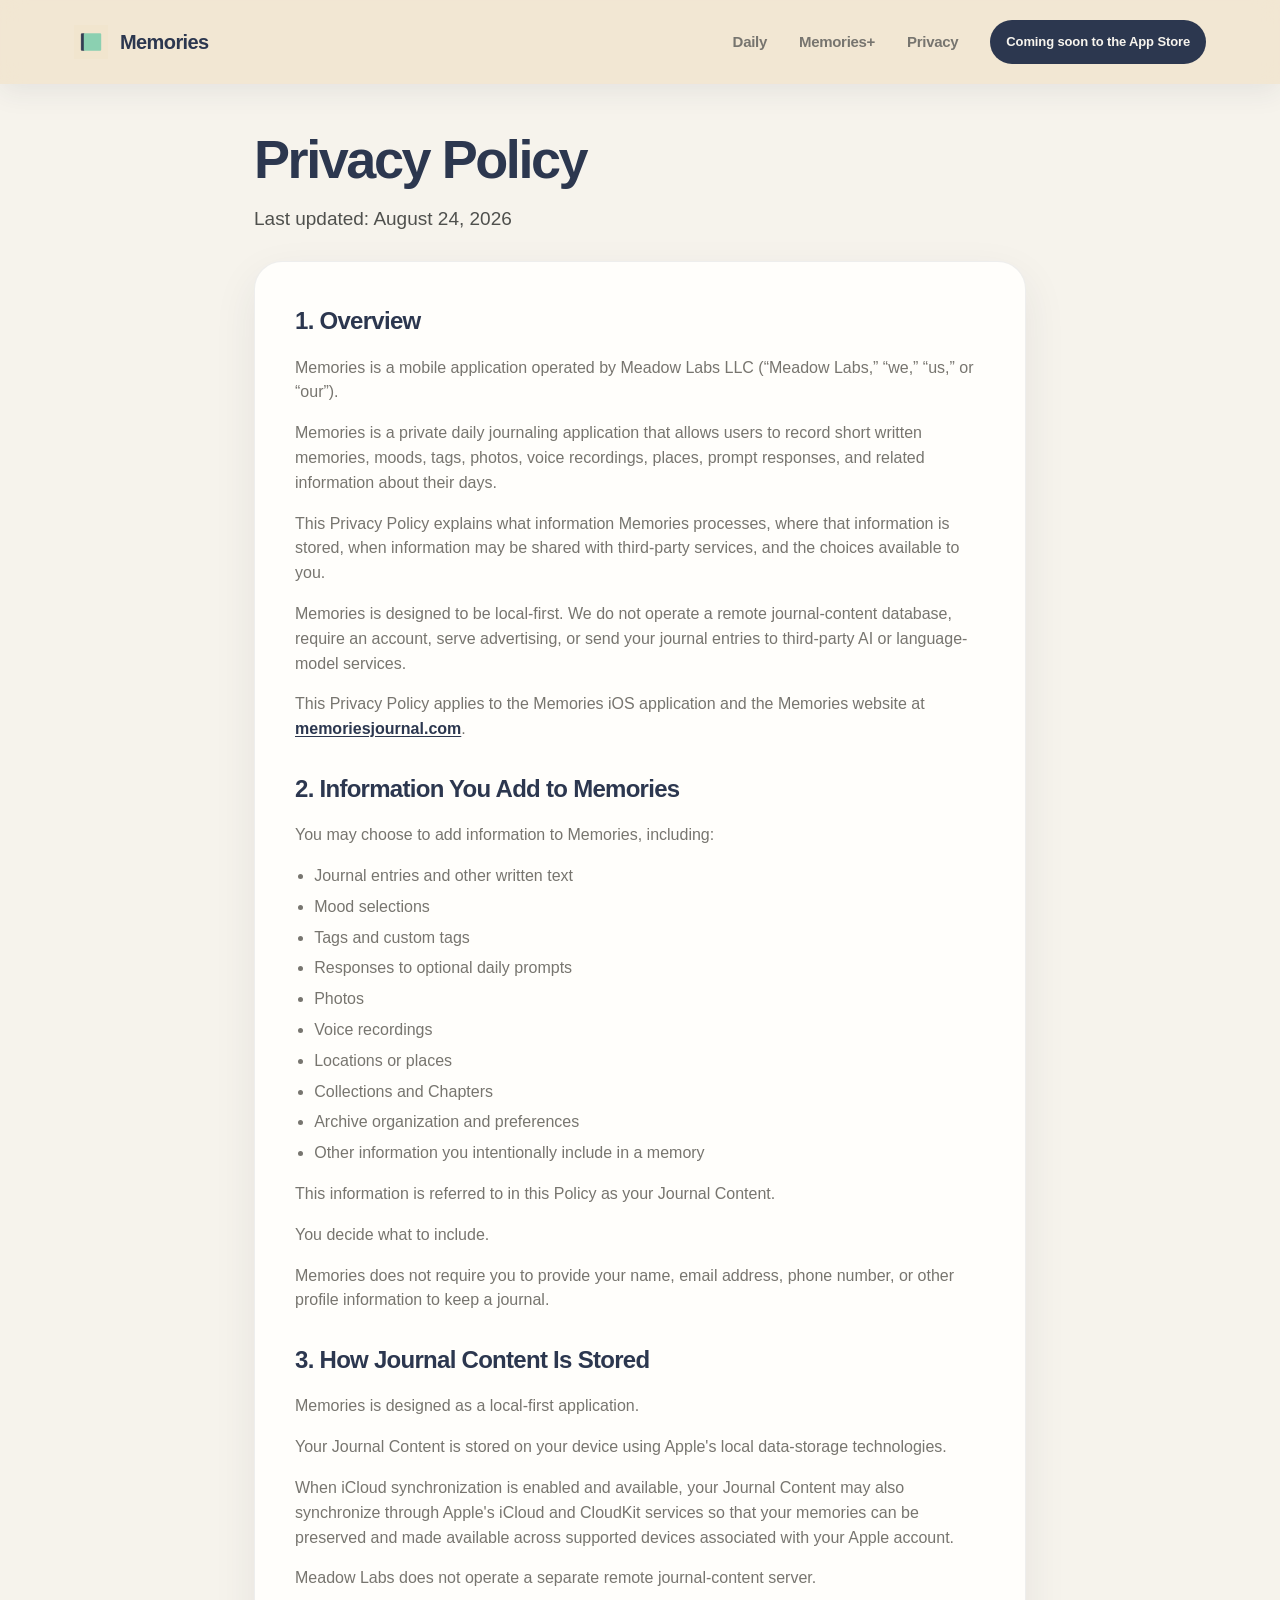
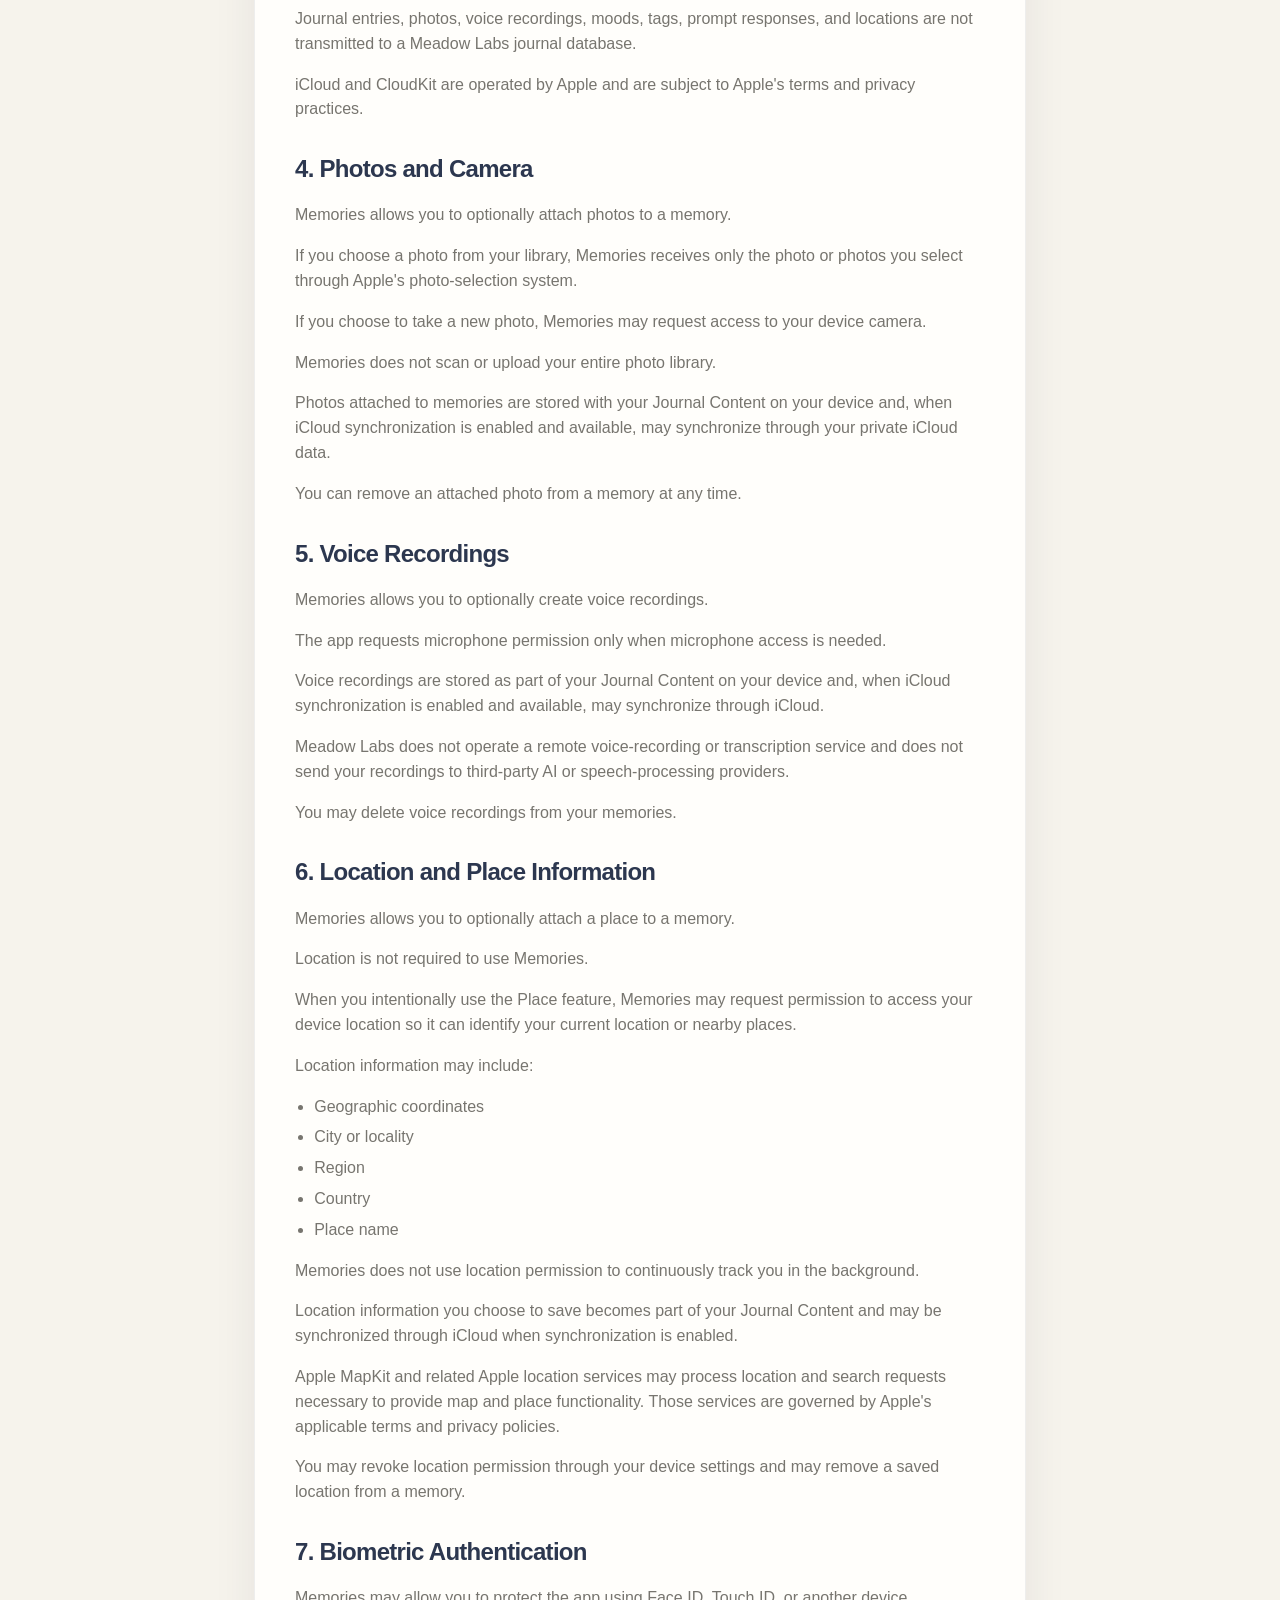
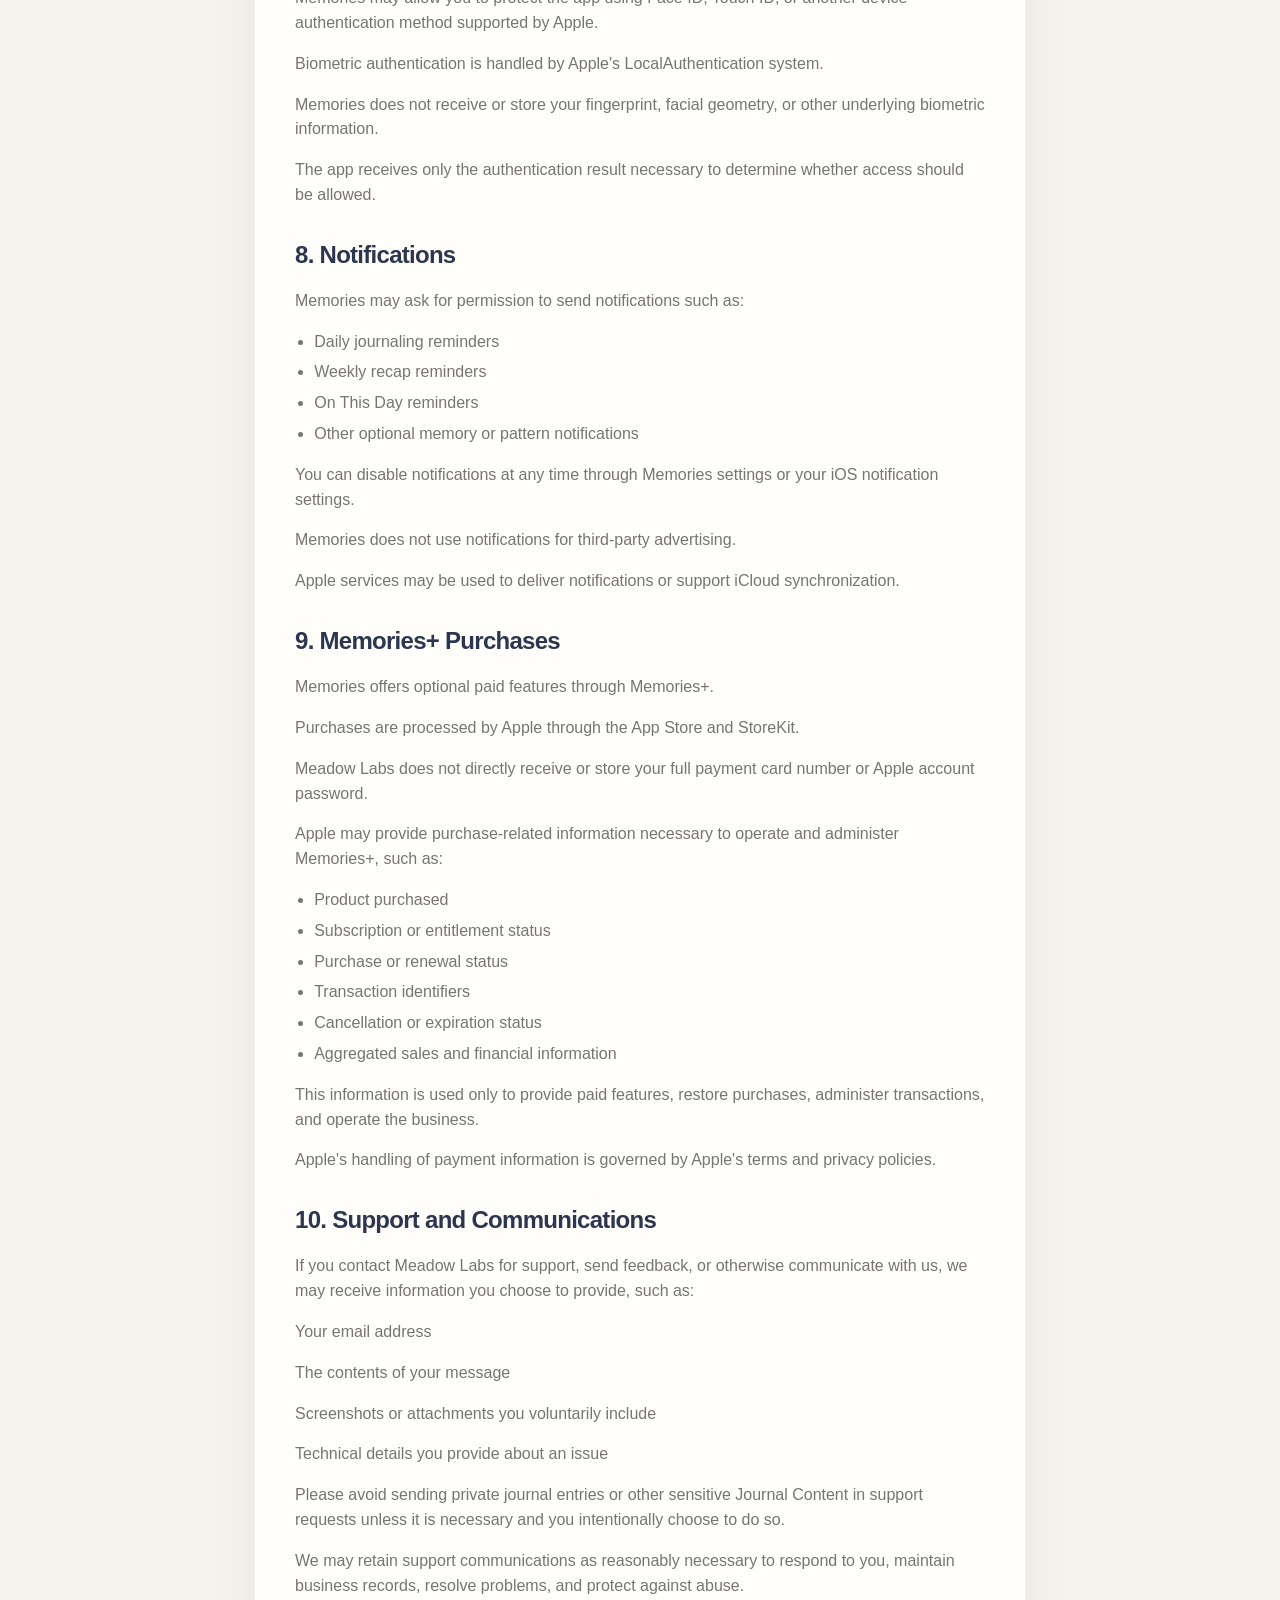
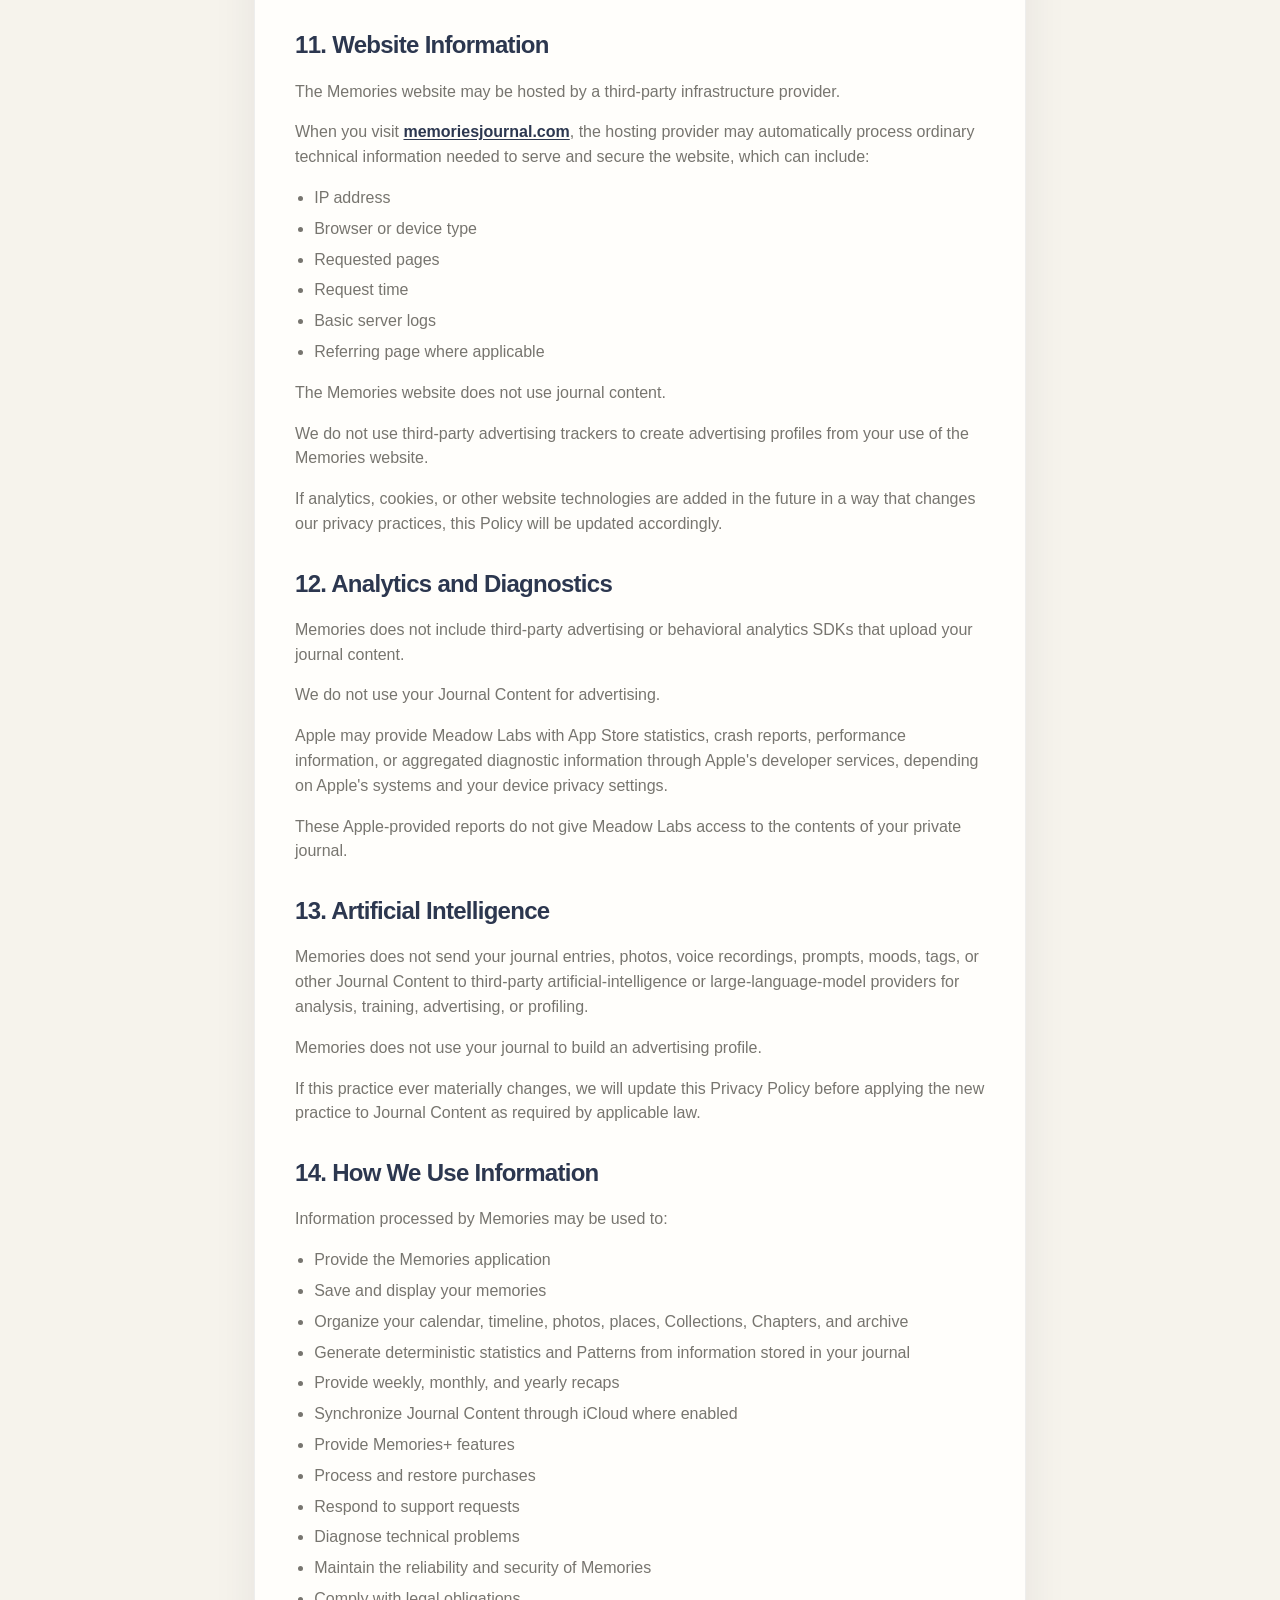
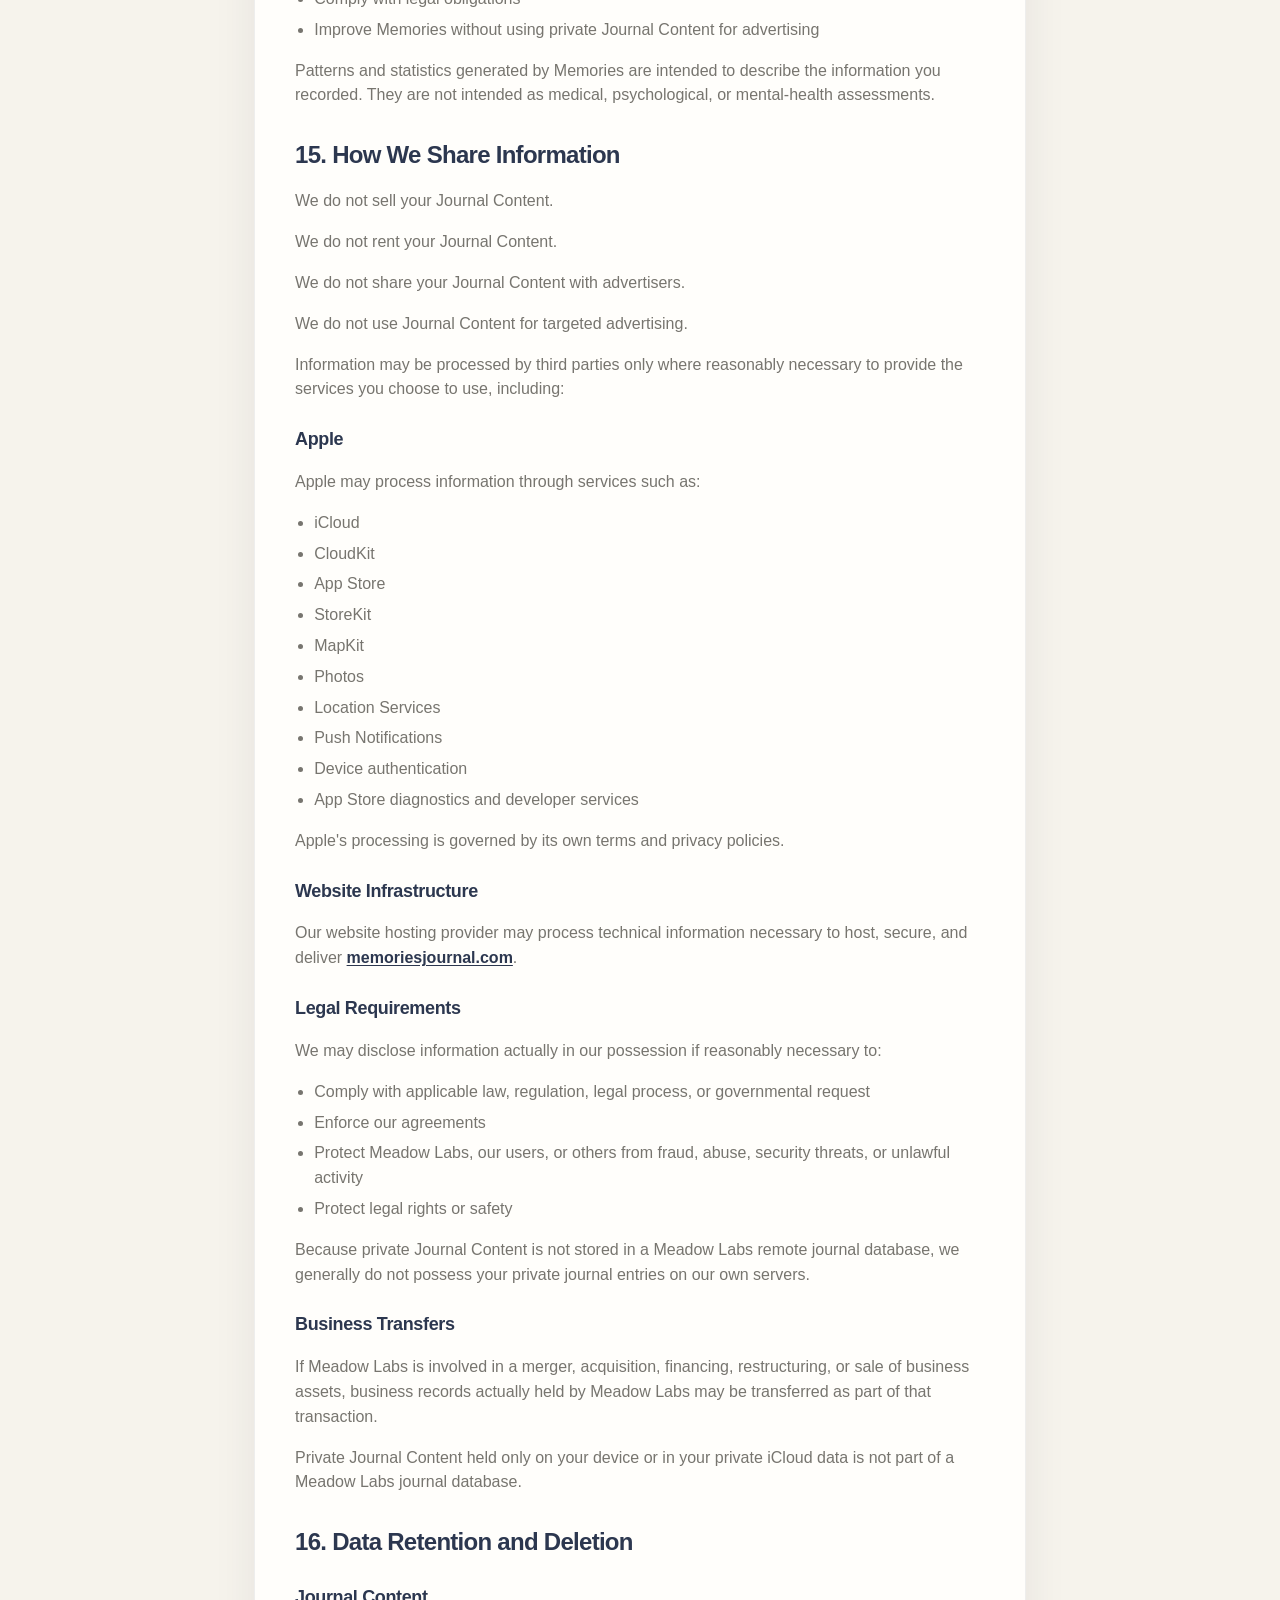
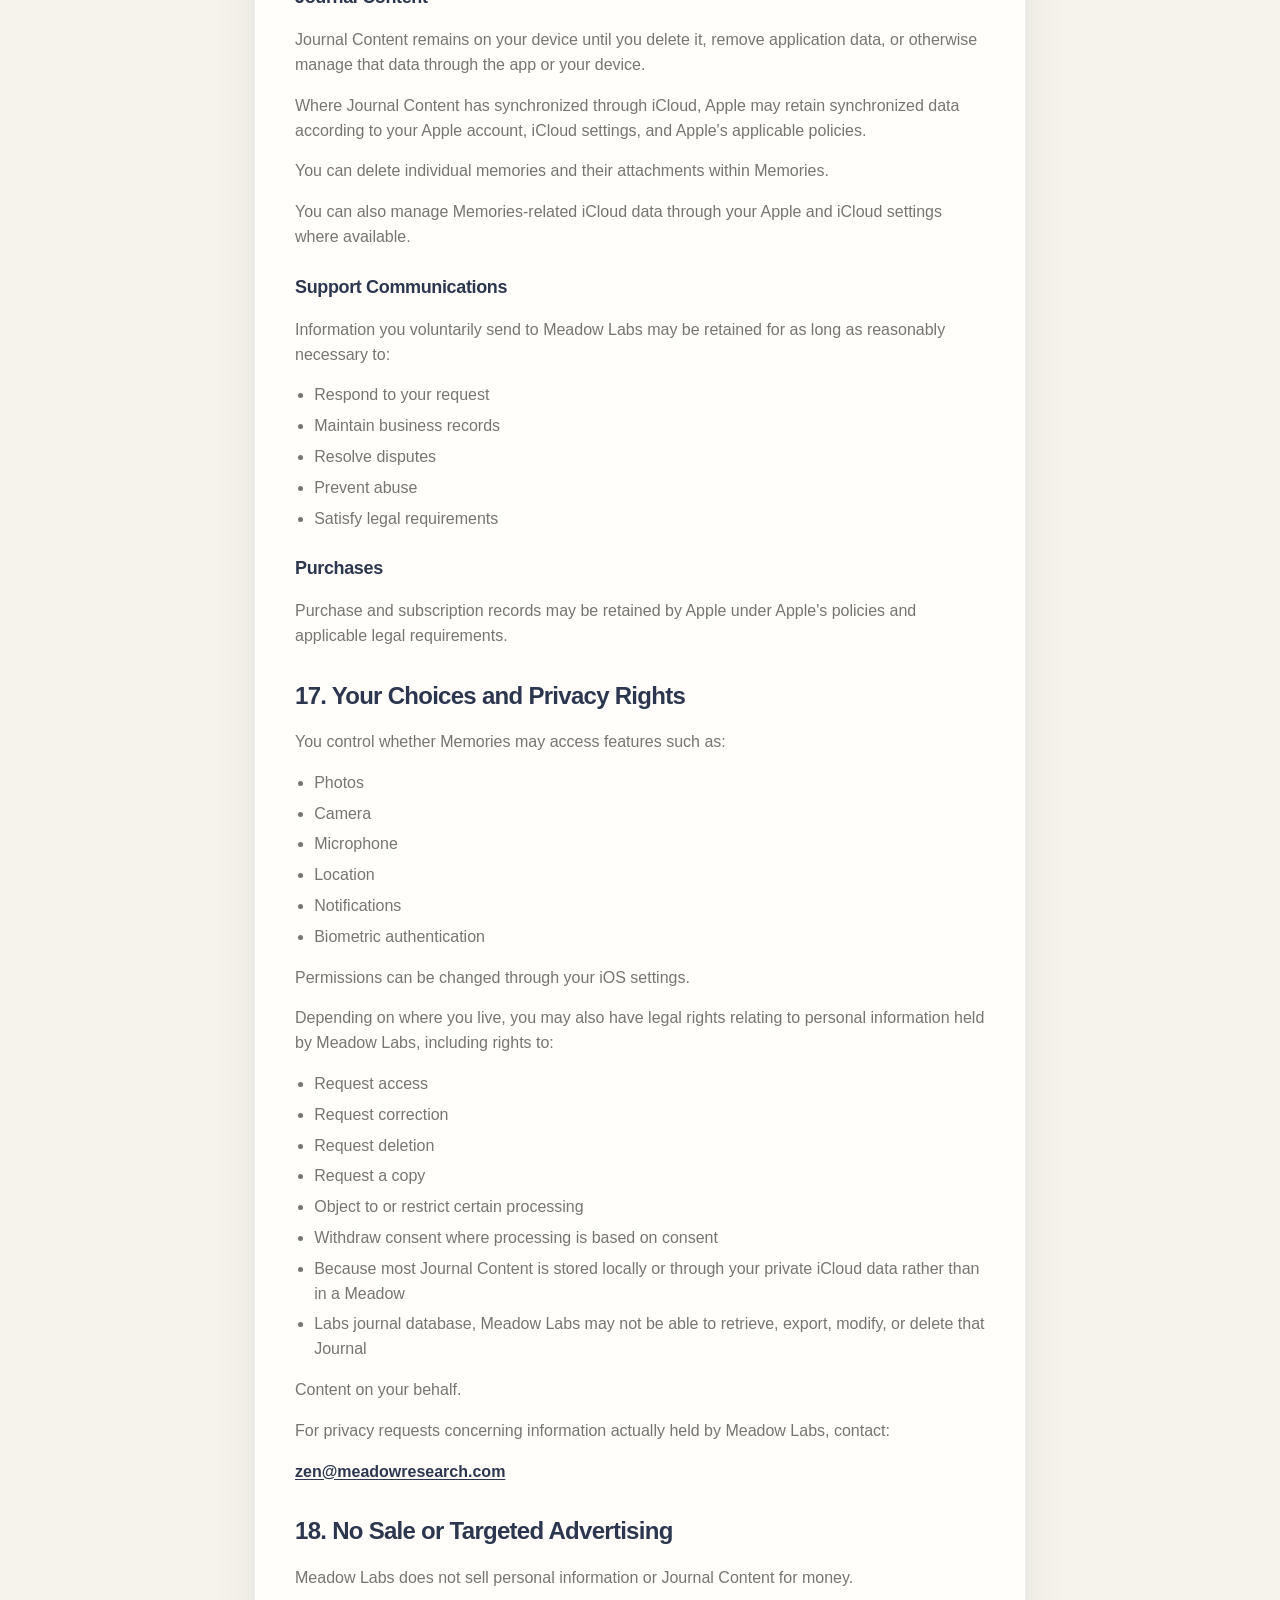
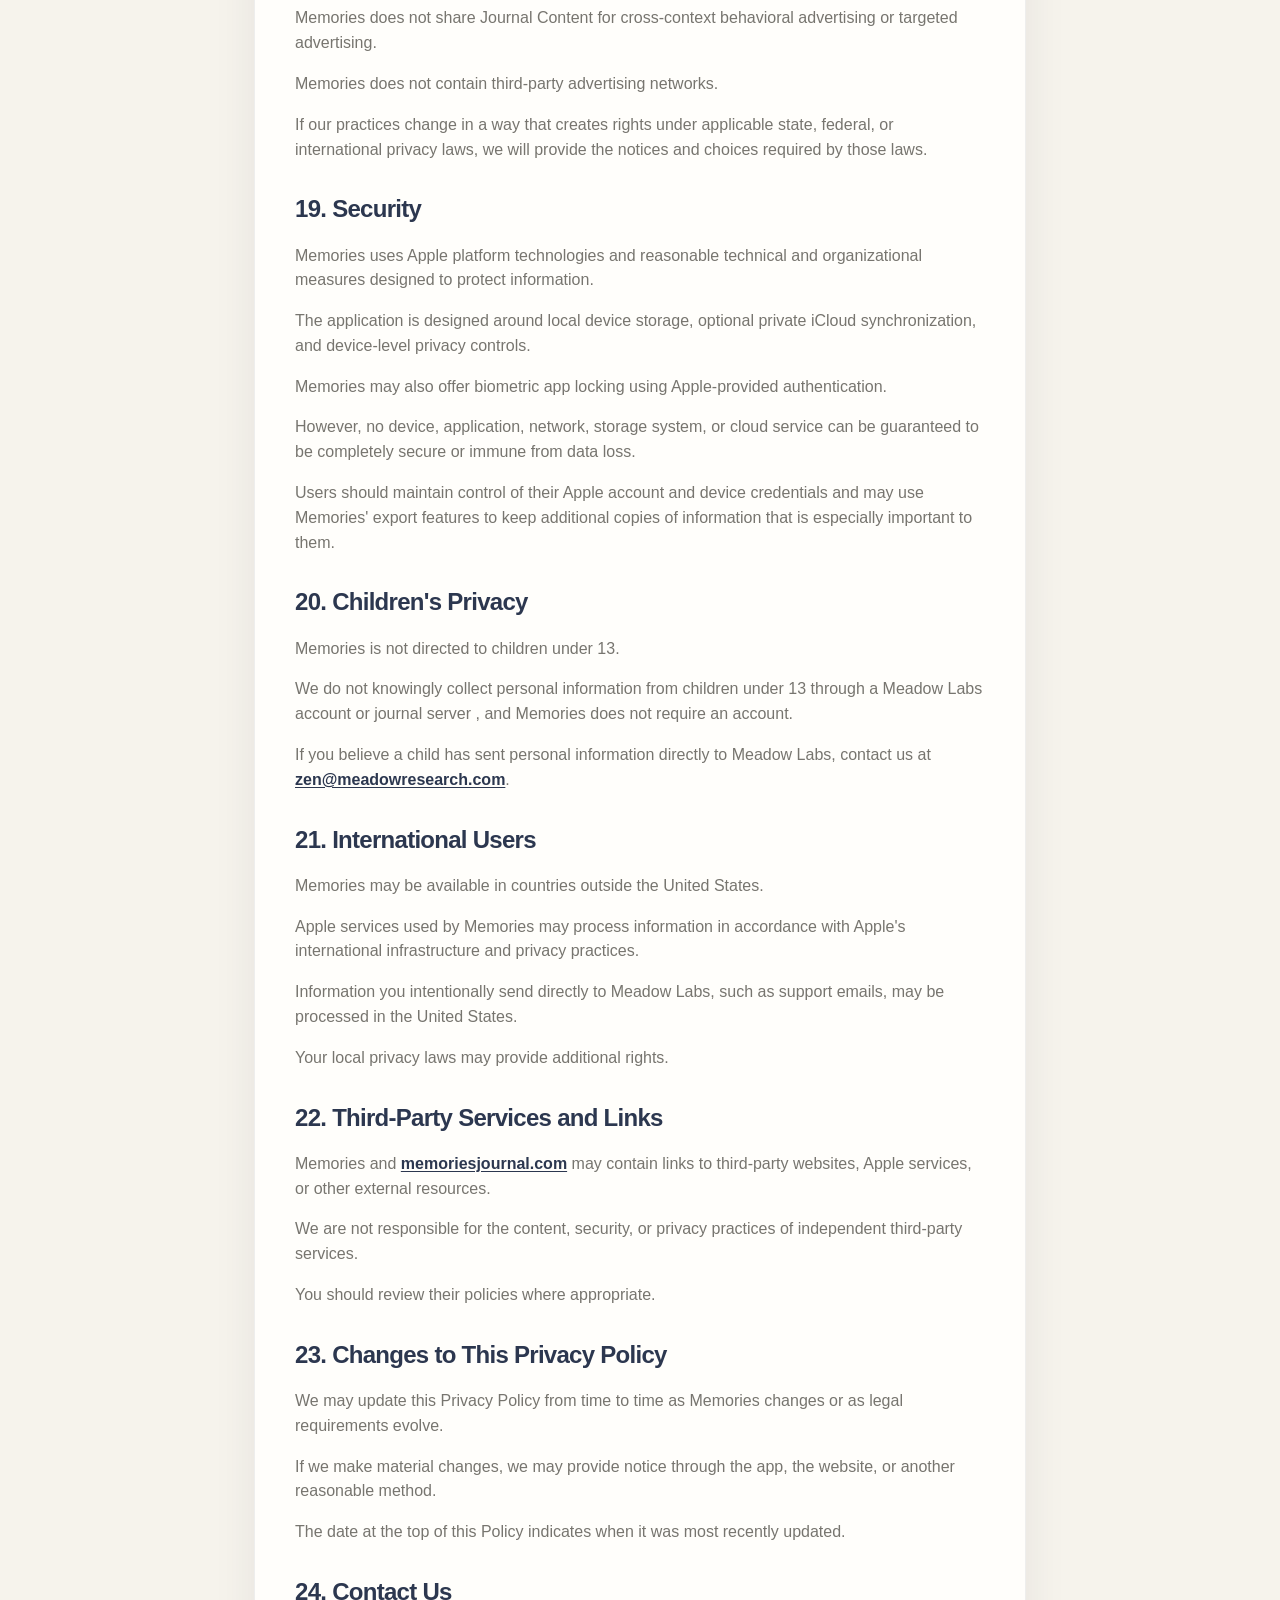
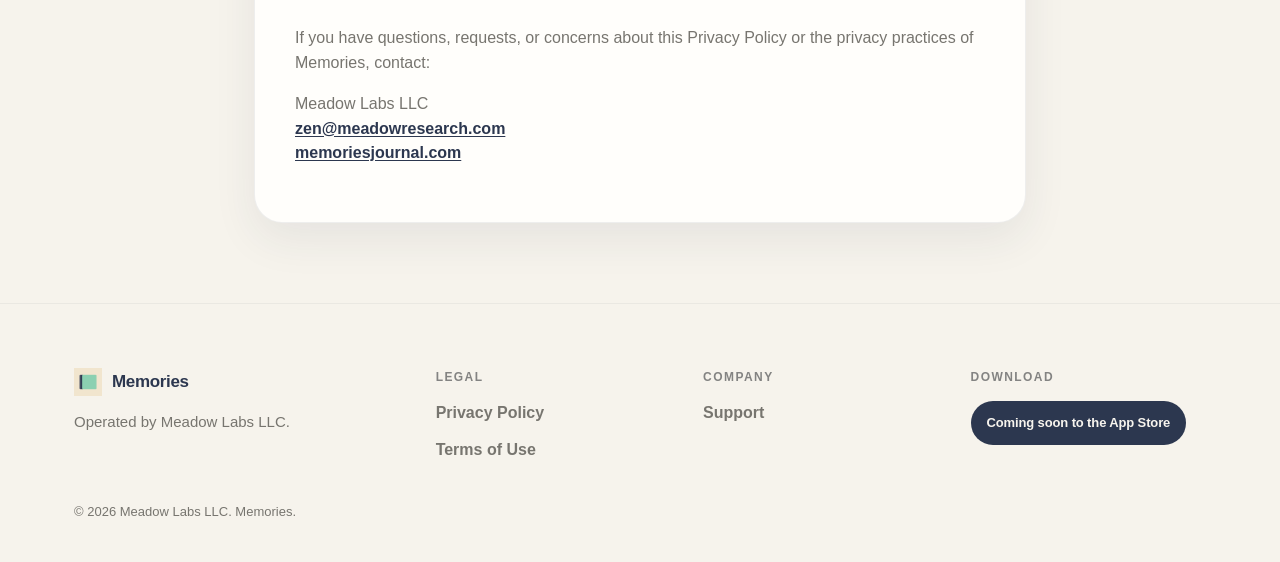
==== commit d76ce459: "Update branding and legal pages" ====
--- a/privacy.html
+++ b/privacy.html
@@ -8,7 +8,7 @@
     <link rel="canonical" href="https://memoriesjournal.com/privacy" />
     <meta name="theme-color" content="#F1E5CE" />
     <link rel="icon" type="image/png" href="./assets/favicon.png" />
-    <link rel="apple-touch-icon" href="./assets/logo.png" />
+    <link rel="apple-touch-icon" href="./assets/logo-opaque.png" />
     <link rel="stylesheet" href="./styles.css" />
   </head>
   <body>
--- a/styles.css
+++ b/styles.css
@@ -113,7 +113,8 @@
 .brand-mark {
   width: 34px;
   height: 34px;
-  border-radius: 10px;
+  border-radius: 0;
+  object-fit: contain;
   object-fit: cover;
 }
 .brand-word {
@@ -693,7 +694,7 @@
   letter-spacing: -0.02em;
   text-decoration: none;
 }
-.footer-brand img { width: 28px; height: 28px; border-radius: 8px; }
+.footer-brand img { width: 28px; height: 28px; border-radius: 0; object-fit: contain; }
 .footer-label {
   font-size: 12px;
   font-weight: 750;
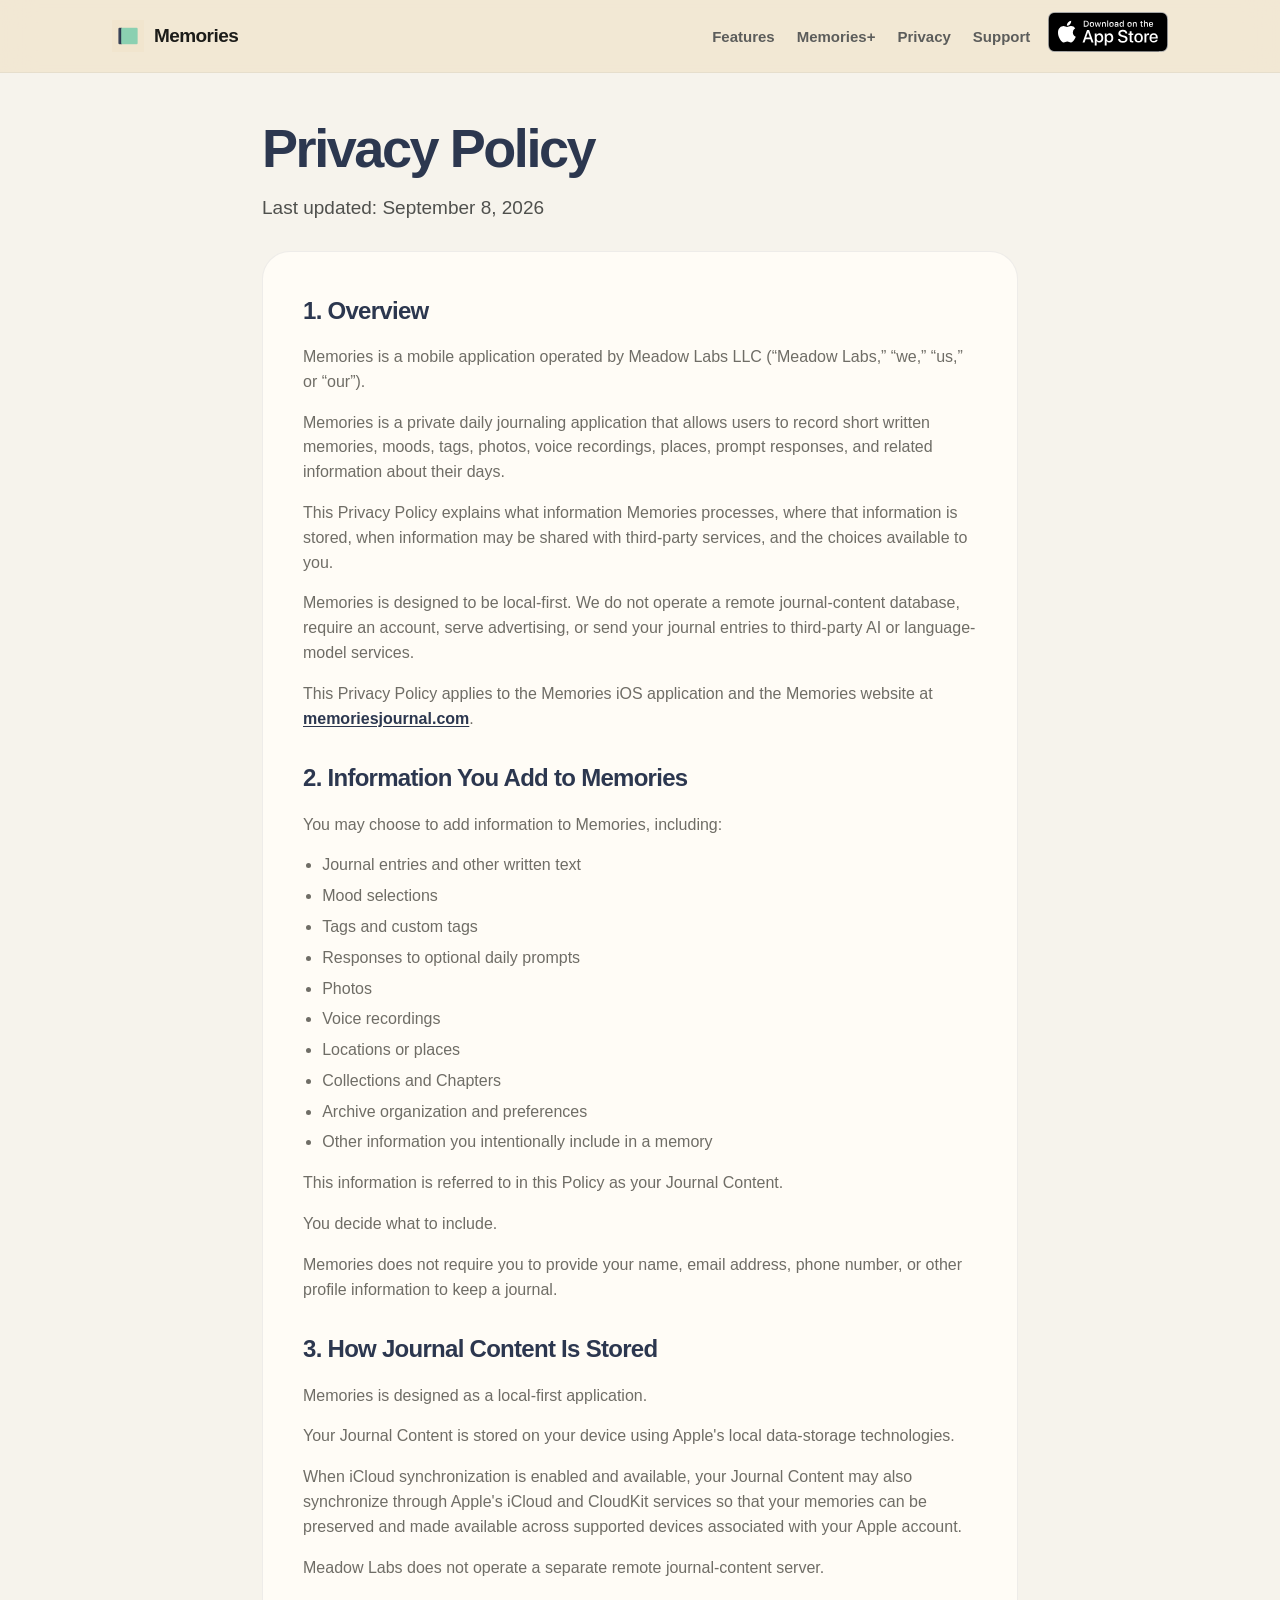
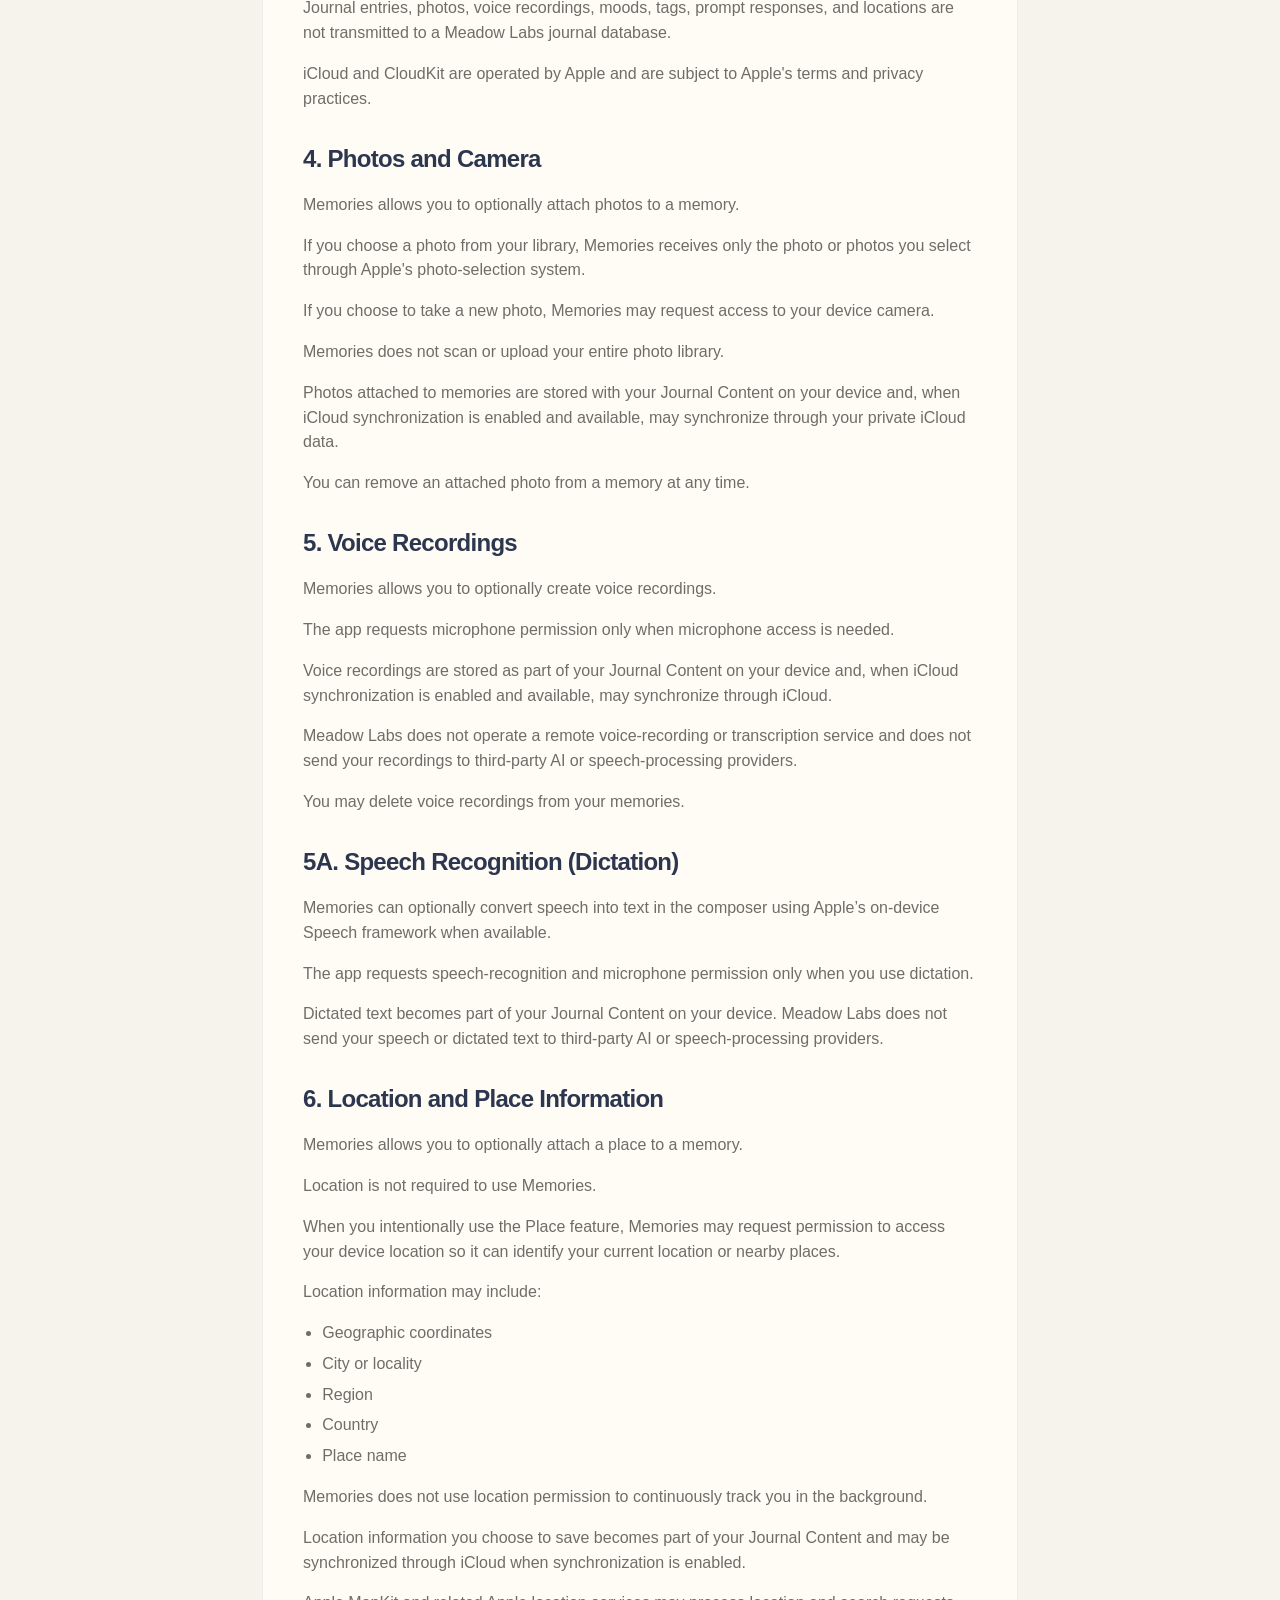
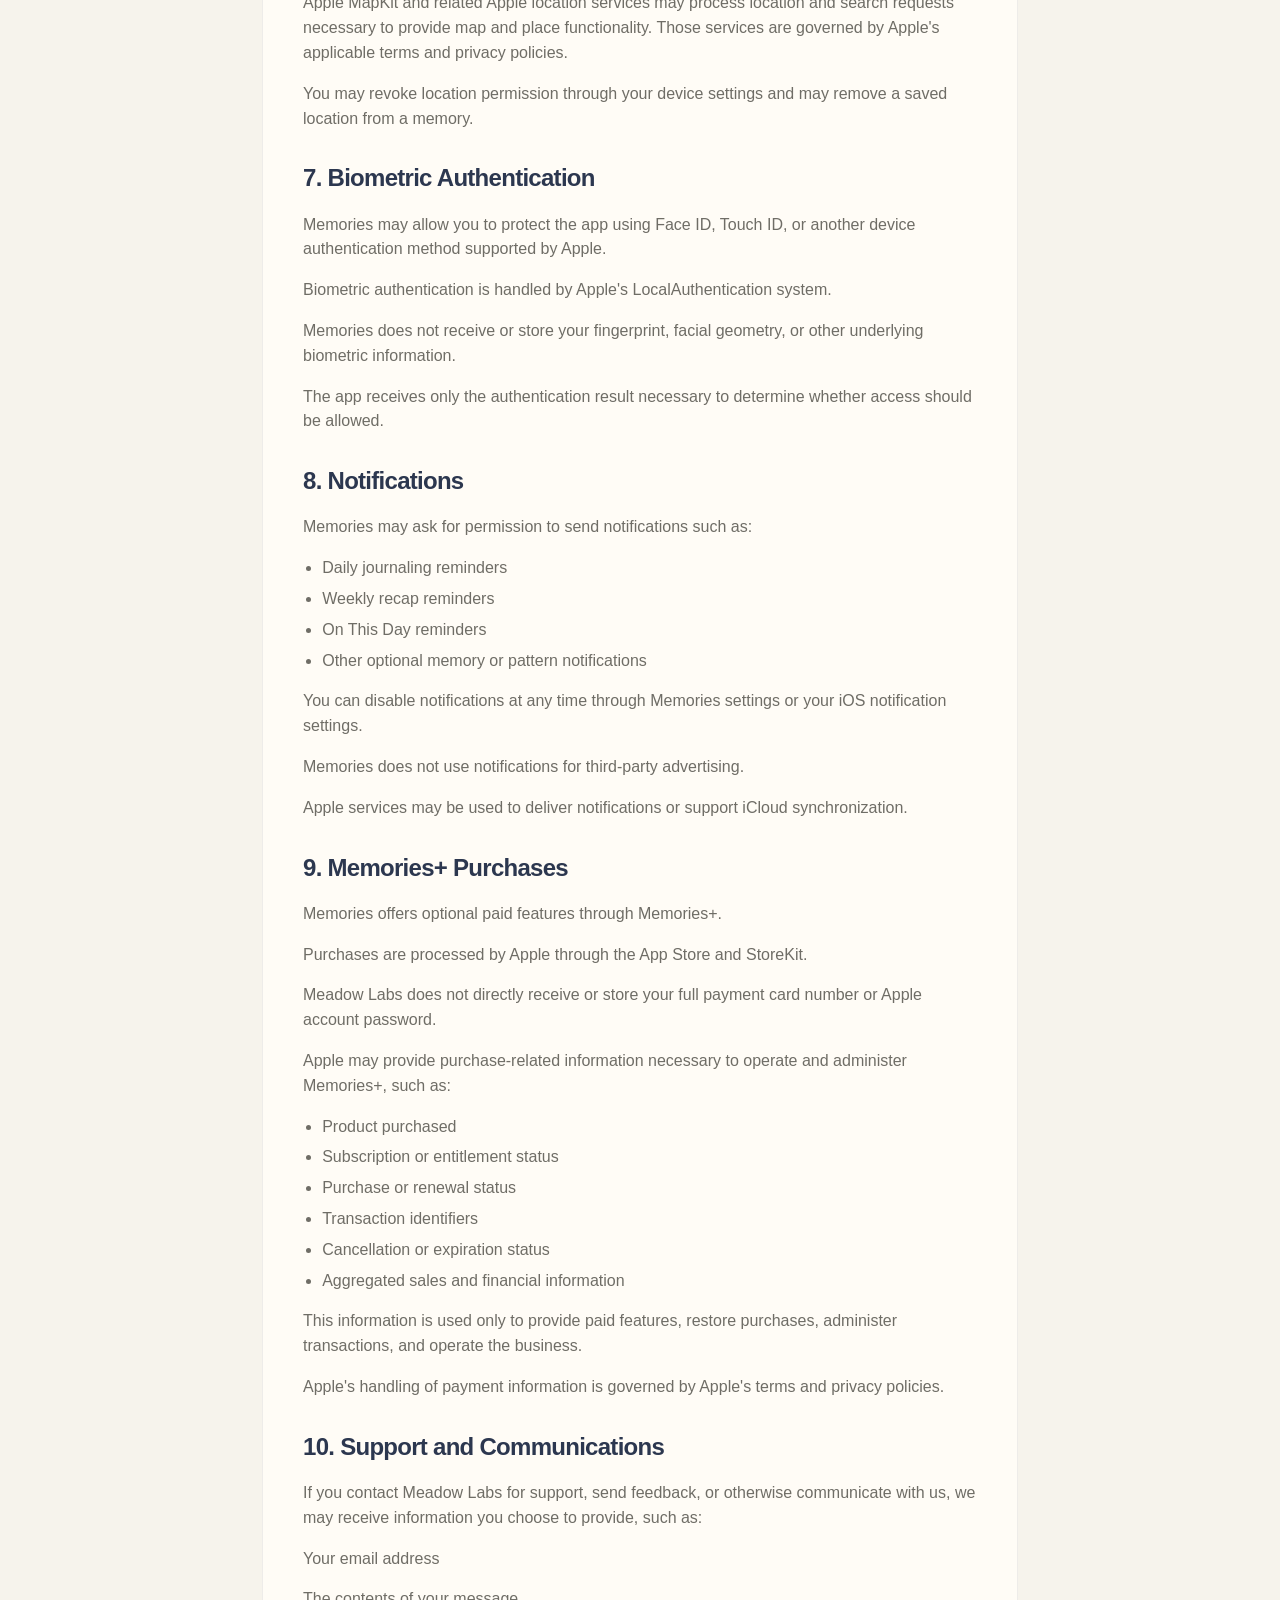
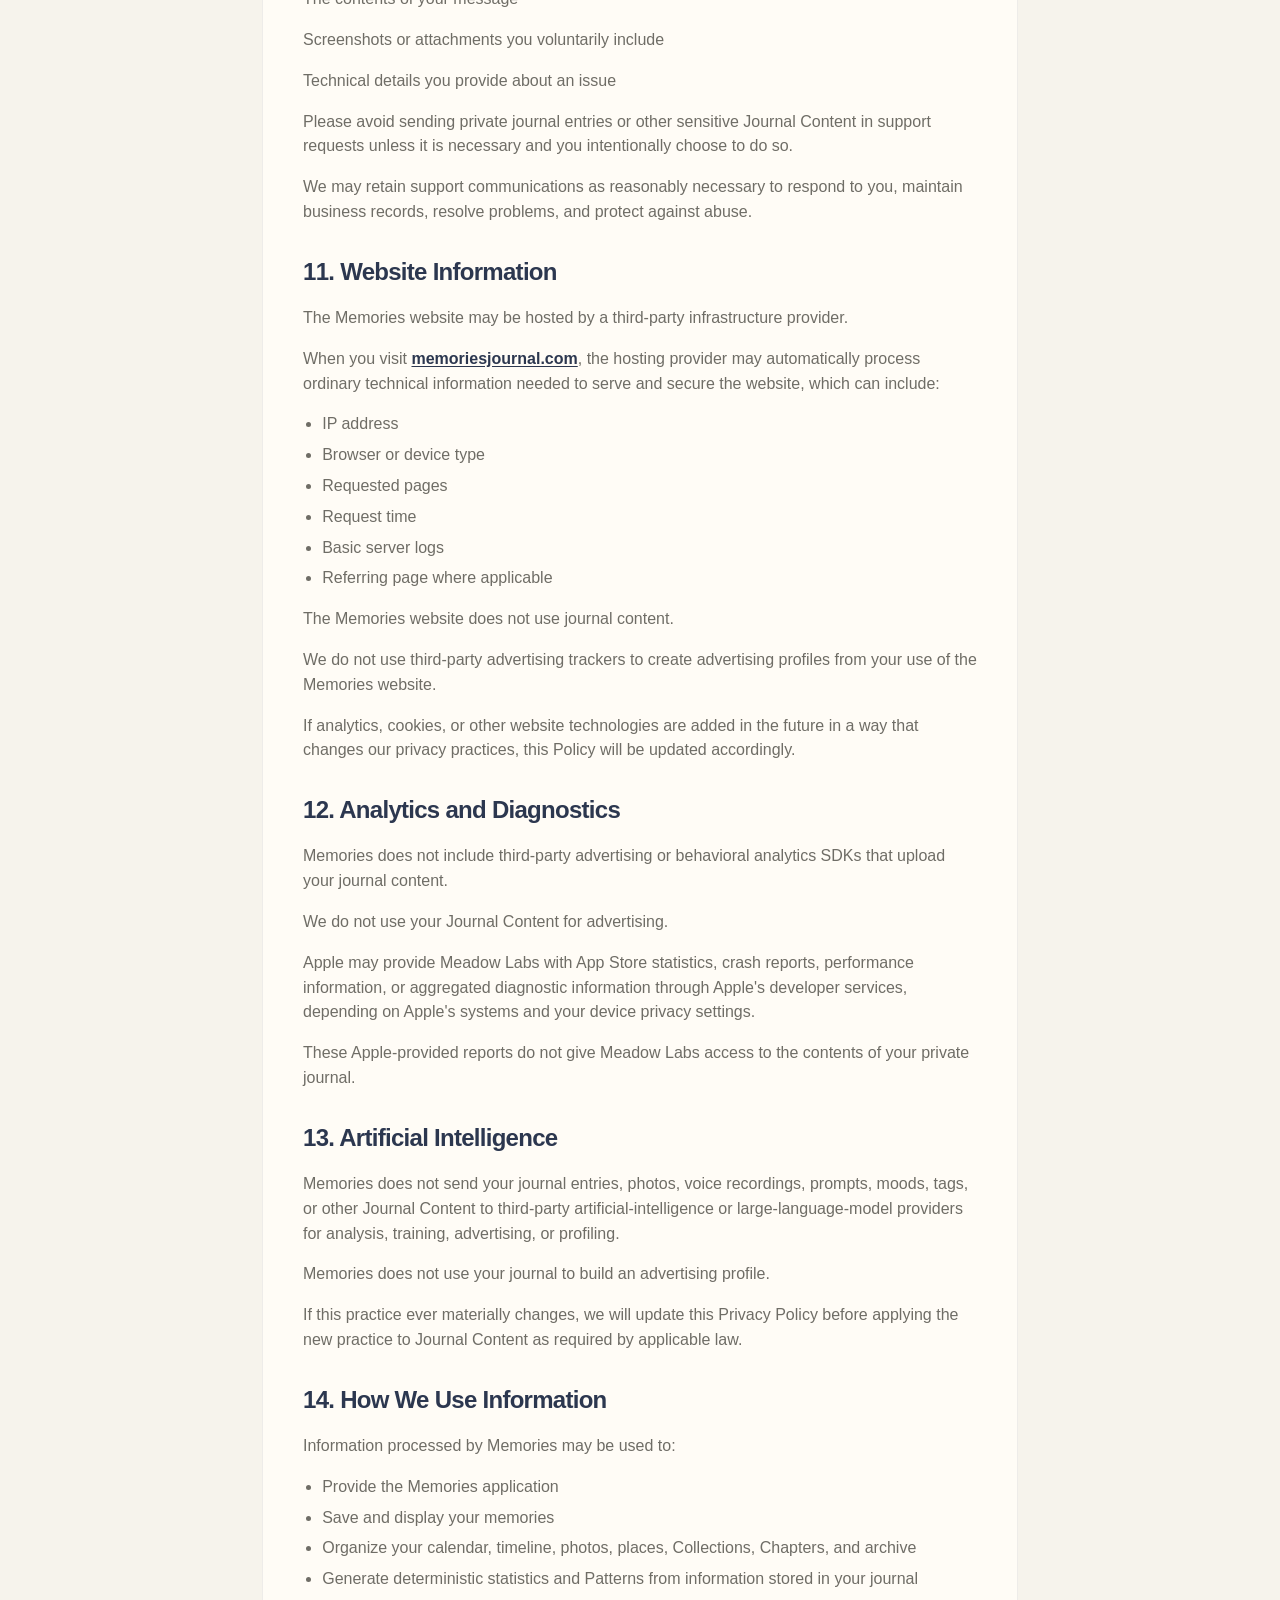
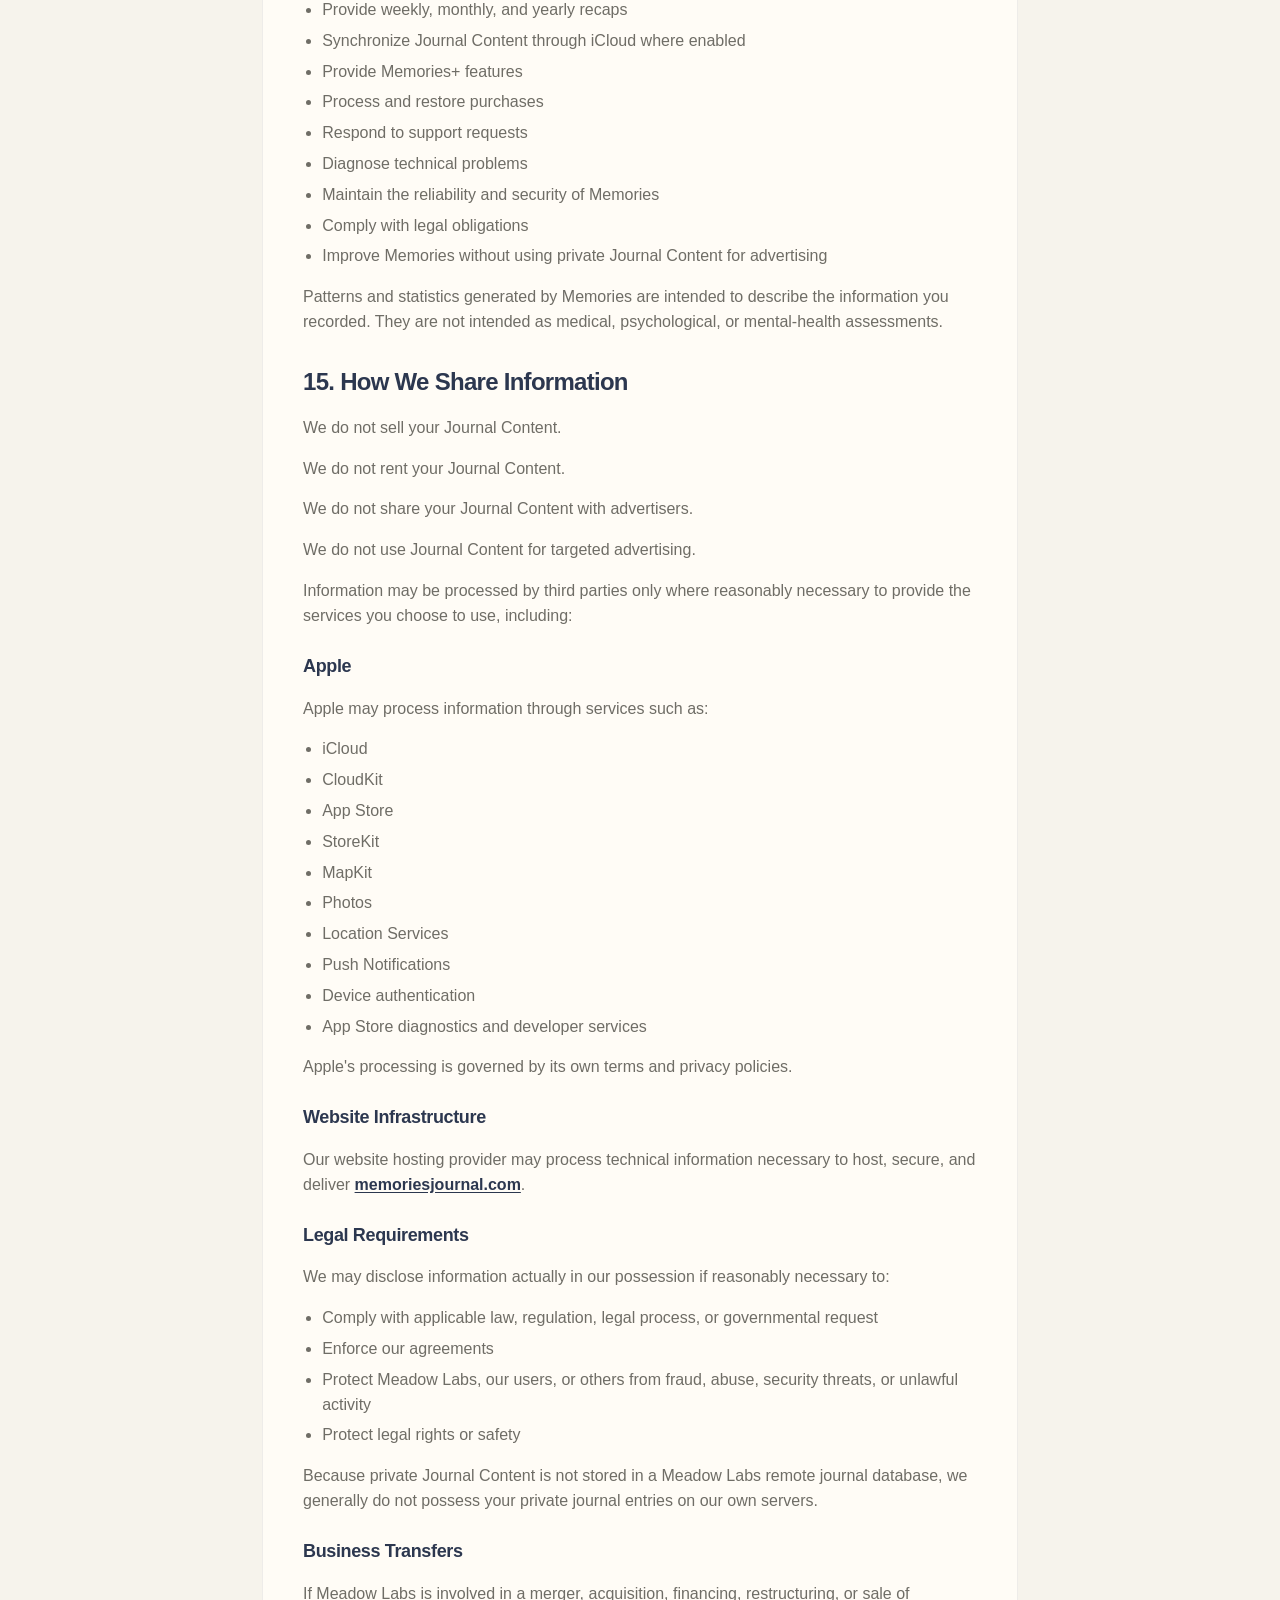
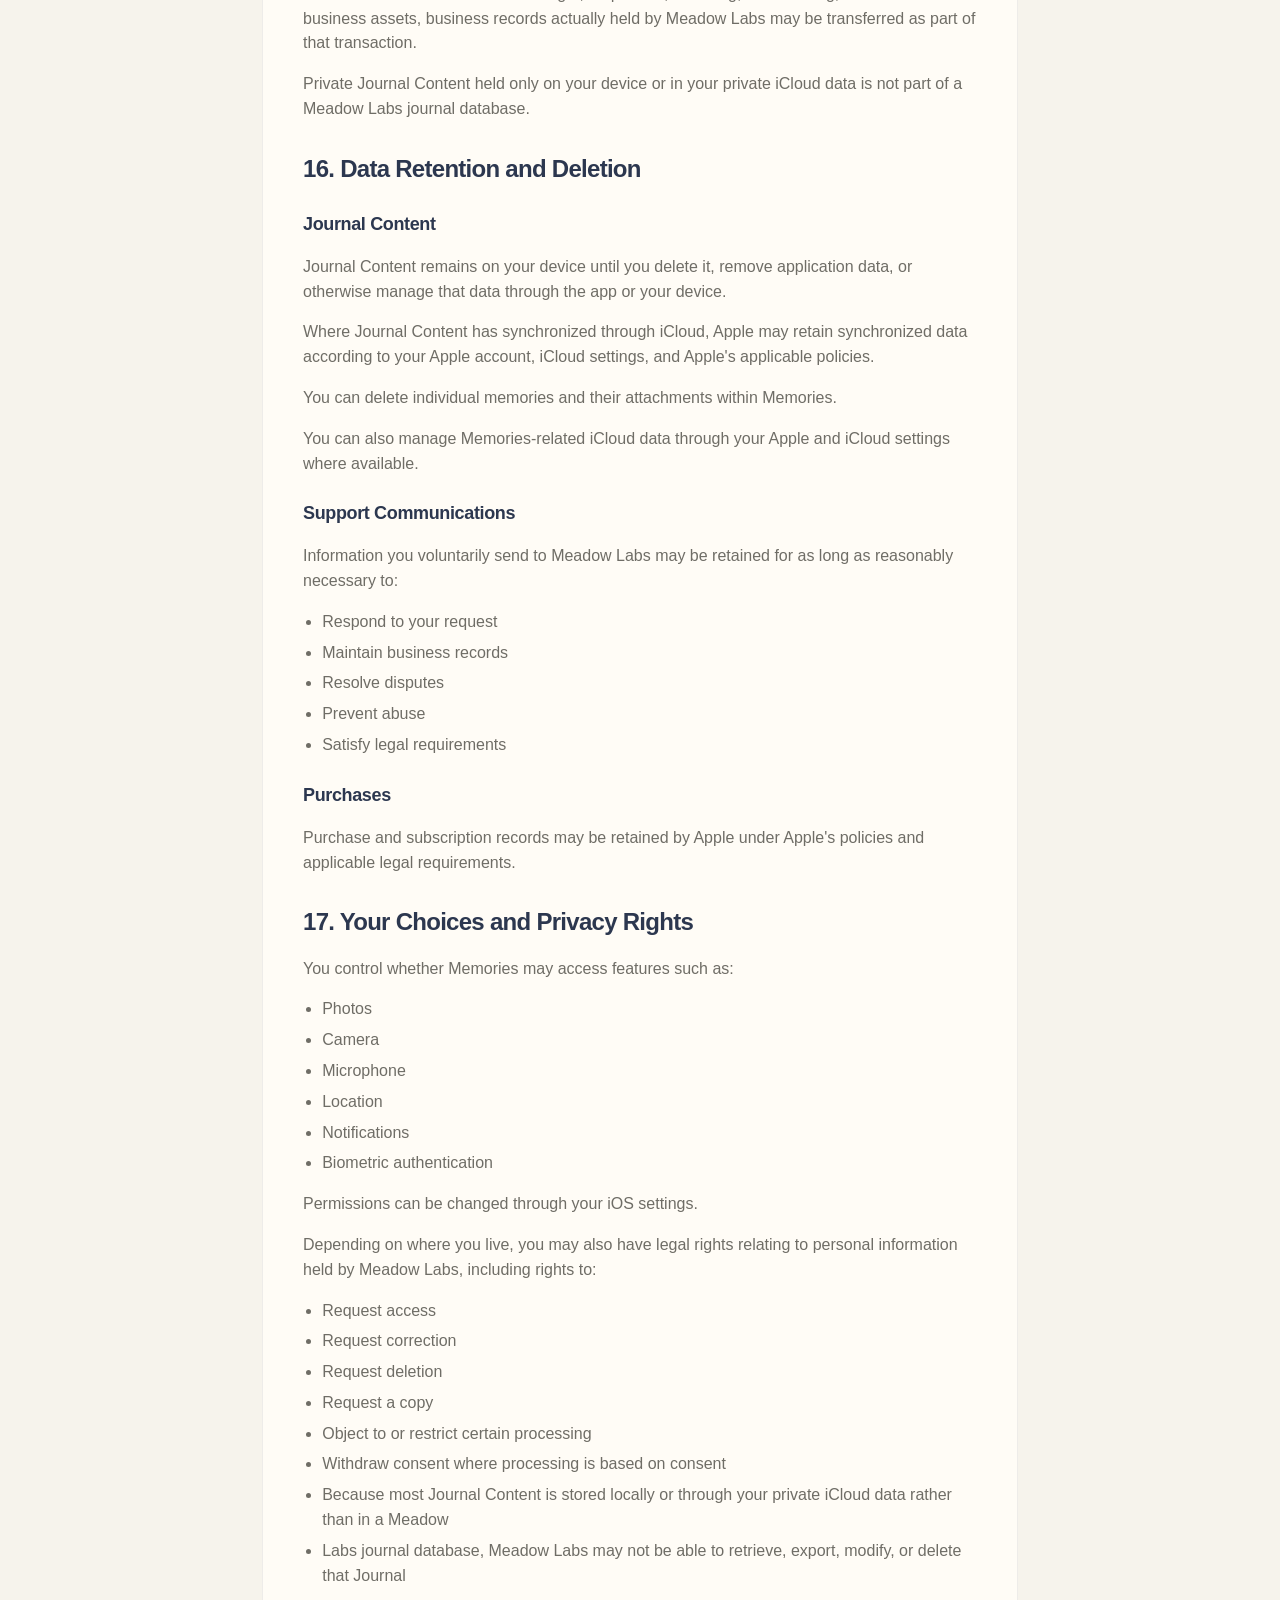
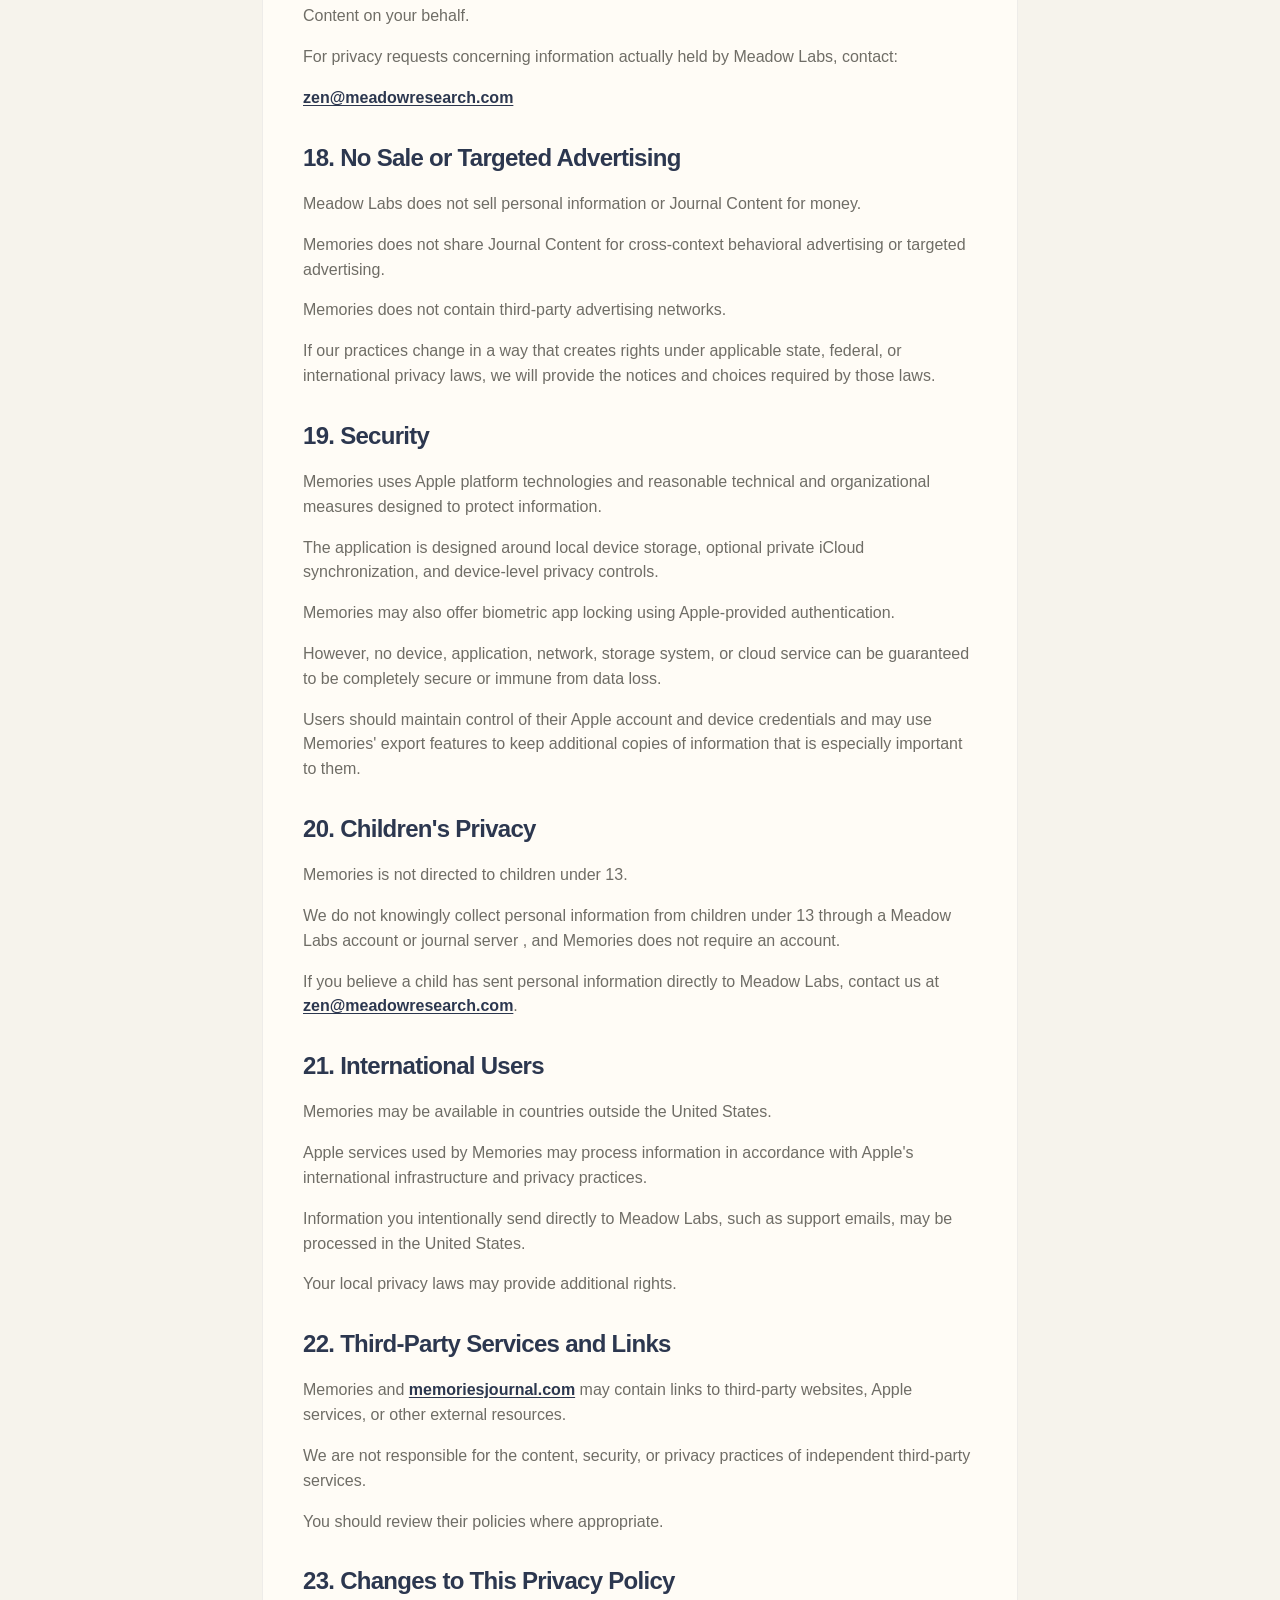
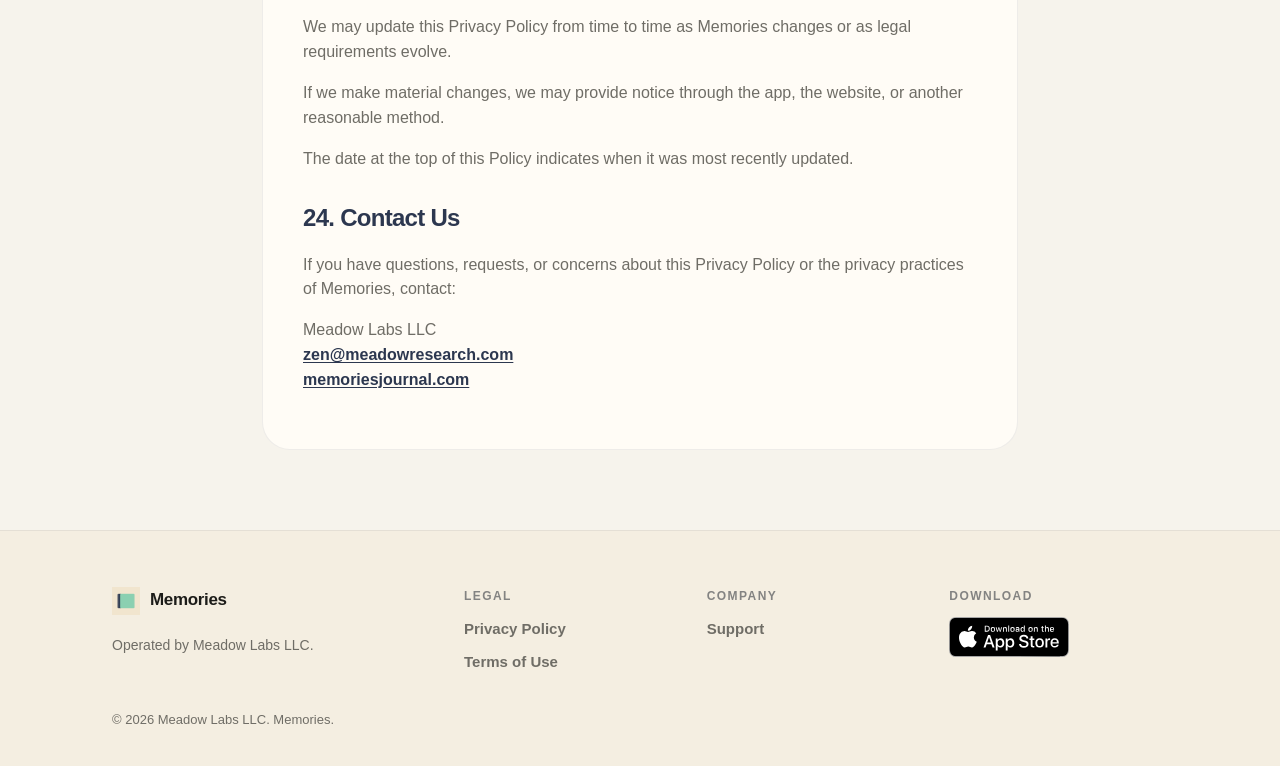
==== commit 0a1973c6: "Polish homepage copy, layout, and App Store CTA" ====
--- a/privacy.html
+++ b/privacy.html
@@ -5,10 +5,10 @@
     <meta name="viewport" content="width=device-width, initial-scale=1" />
     <title>Privacy Policy · Memories</title>
     <meta name="description" content="Privacy Policy for the Memories iPhone journal." />
-    <link rel="canonical" href="https://memoriesjournal.com/privacy" />
+    <link rel="canonical" href="https://www.memoriesjournal.com/privacy" />
     <meta name="theme-color" content="#F1E5CE" />
-    <link rel="icon" type="image/png" href="./assets/favicon.png" />
-    <link rel="apple-touch-icon" href="./assets/logo-opaque.png" />
+    <link rel="icon" type="image/png" href="./assets/favicon-v2.png?v=2" />
+    <link rel="apple-touch-icon" href="./assets/logo-opaque.png?v=2" />
     <link rel="stylesheet" href="./styles.css" />
   </head>
   <body>
@@ -20,19 +20,41 @@
           <span class="brand-word">Memories</span>
         </a>
         <div class="topbar-actions">
-          <nav class="topnav" aria-label="Primary">
-            <a href="./index.html#daily">Daily</a>
-            <a href="./index.html#plus">Memories+</a>
+                    <nav class="topnav" aria-label="Primary">
+            <a href="./index.html#features">Features</a>
+            <a href="./index.html#memories-plus">Memories+</a>
             <a href="./index.html#privacy">Privacy</a>
+            <a href="./support.html">Support</a>
           </nav>
           <div data-store-cta></div>
+          <button
+            class="nav-toggle"
+            type="button"
+            aria-expanded="false"
+            aria-controls="mobileNav"
+            aria-label="Open menu"
+            data-nav-toggle
+          >
+            <svg class="icon-open" viewBox="0 0 24 24" fill="none" stroke="currentColor" stroke-width="2" aria-hidden="true">
+              <path d="M4 7h16M4 12h16M4 17h16" />
+            </svg>
+            <svg class="icon-close" viewBox="0 0 24 24" fill="none" stroke="currentColor" stroke-width="2" aria-hidden="true">
+              <path d="M6 6l12 12M18 6L6 18" />
+            </svg>
+          </button>
         </div>
       </div>
+      <nav class="mobile-nav" id="mobileNav" aria-label="Mobile">
+        <a href="./index.html#features">Features</a>
+        <a href="./index.html#memories-plus">Memories+</a>
+        <a href="./index.html#privacy">Privacy</a>
+        <a href="./support.html">Support</a>
+      </nav>
     </header>
     <main id="main" class="legal-main">
       <div class="legal-wrap">
         <h1>Privacy Policy</h1>
-        <p class="intro">Last updated: August 24, 2026</p>
+        <p class="intro">Last updated: September 8, 2026</p>
         <div class="legal-card legal-card--document">
           <h2>1. Overview</h2>
           <p>Memories is a mobile application operated by Meadow Labs LLC (“Meadow Labs,” “we,” “us,” or “our”).</p>
@@ -77,6 +99,10 @@
           <p>Voice recordings are stored as part of your Journal Content on your device and, when iCloud synchronization is enabled and available, may synchronize through iCloud.</p>
           <p>Meadow Labs does not operate a remote voice-recording or transcription service and does not send your recordings to third-party AI or speech-processing providers.</p>
           <p>You may delete voice recordings from your memories.</p>
+          <h2>5A. Speech Recognition (Dictation)</h2>
+          <p>Memories can optionally convert speech into text in the composer using Apple’s on-device Speech framework when available.</p>
+          <p>The app requests speech-recognition and microphone permission only when you use dictation.</p>
+          <p>Dictated text becomes part of your Journal Content on your device. Meadow Labs does not send your speech or dictated text to third-party AI or speech-processing providers.</p>
           <h2>6. Location and Place Information</h2>
           <p>Memories allows you to optionally attach a place to a memory.</p>
           <p>Location is not required to use Memories.</p>
@@ -286,7 +312,7 @@
         </div>
       </div>
     </main>
-    <footer class="site-footer">
+            <footer class="site-footer">
       <div class="section-inner">
         <div class="footer-grid">
           <div>
@@ -294,7 +320,7 @@
               <img src="./assets/logo.png" alt="" width="28" height="28" />
               Memories
             </a>
-            <p class="footer-copy">Operated by Meadow Labs LLC.</p>
+            <p class="footer-blurb">Operated by Meadow Labs LLC.</p>
           </div>
           <div>
             <div class="footer-label">Legal</div>
@@ -305,14 +331,18 @@
           </div>
           <div>
             <div class="footer-label">Company</div>
-            <div class="footer-links"><a href="./support.html">Support</a></div>
+            <div class="footer-links">
+              <a href="./support.html">Support</a>
+            </div>
           </div>
           <div>
             <div class="footer-label">Download</div>
-            <div class="footer-links"><div data-store-cta></div></div>
+            <div class="footer-links">
+              <div data-store-cta></div>
+            </div>
           </div>
         </div>
-        <div class="footer-bottom">© <span data-year></span> Meadow Labs LLC. Memories.</div>
+        <div class="footer-bottom">© <span data-year>2026</span> Meadow Labs LLC. Memories.</div>
       </div>
     </footer>
     <script src="./main.js" defer></script>
--- a/styles.css
+++ b/styles.css
@@ -1,34 +1,46 @@
-/* Memories marketing site */
+/* Memories marketing site — paper journal aesthetic */
 
 :root {
+  --paper: #f6f3ec;
+  --paper-raised: #fffcf6;
   --logo-cream: #f1e5ce;
-  --brand-mint: #8bd0b1;
-  --slate: #3e465a;
+  --ink: #1d1e1b;
+  --brand-ink: #1c1c19;
+  --muted: #6f6d66;
   --navy: #2c374f;
-  --canvas: #f6f3ec;
-  --raised: #efebe3;
-  --ink: #1d1e1b;
-  --muted: #77756f;
-  --separator: #ded9cf;
+  --dusk: #1c2433;
+  --dusk-raised: #252e40;
+  --sage: #8bd0b1;
+  --separator: rgba(44, 55, 79, 0.1);
+  --separator-dark: rgba(247, 244, 238, 0.12);
 
   --mood-rough: #d4845c;
-  --mood-low: #d4b85c;
+  --mood-off: #d4b85c;
   --mood-ok: #b5b1a8;
   --mood-good: #a8c67a;
   --mood-great: #5faf6e;
+  --mood-empty: #e8e0d2;
+
+  --theme-paper: #f1e5ce;
+  --theme-sage: #9bb89a;
+  --theme-mist: #b7c4c8;
+  --theme-clay: #c4a484;
+  --theme-lilac: #b8a8c4;
+  --theme-dusk: #2c374f;
+  --theme-night: #141816;
 
   --font-sans: -apple-system, BlinkMacSystemFont, "SF Pro Text", "SF Pro Display",
     "Segoe UI", Helvetica, Arial, sans-serif;
   --font-serif: ui-serif, "New York", Georgia, "Times New Roman", serif;
 
-  --wrap: 1180px;
-  --pad-x: 24px;
-  --section-y: clamp(56px, 6vw, 96px);
-  --shadow-soft: 0 16px 44px rgba(44, 55, 79, 0.08);
-  --shadow-nav: 0 8px 26px rgba(44, 55, 79, 0.08);
-  --radius-card: 26px;
-  --radius-device: 42px;
+  --wrap: 1120px;
+  --pad-x: clamp(20px, 4vw, 32px);
+  --section-y: clamp(48px, 6vw, 72px);
+  --radius-card: 28px;
+  --radius-pill: 999px;
   --focus: 0 0 0 3px rgba(139, 208, 177, 0.55);
+  --phone-ratio: 1419 / 2796;
+  --nav-h: 72px;
 }
 
 *, *::before, *::after { box-sizing: border-box; }
@@ -36,12 +48,17 @@
 html { scroll-behavior: smooth; }
 @media (prefers-reduced-motion: reduce) {
   html { scroll-behavior: auto; }
+  *, *::before, *::after {
+    animation-duration: 0.01ms !important;
+    animation-iteration-count: 1 !important;
+    transition-duration: 0.01ms !important;
+  }
 }
 
 body {
   margin: 0;
   color: var(--ink);
-  background: var(--canvas);
+  background: var(--paper);
   font-family: var(--font-sans);
   font-size: 17px;
   line-height: 1.55;
@@ -51,6 +68,7 @@
 
 img { max-width: 100%; height: auto; display: block; }
 a { color: inherit; }
+button { font: inherit; }
 
 a:focus-visible,
 button:focus-visible {
@@ -74,75 +92,155 @@
 .skip-link:focus { top: 16px; }
 
 .section { padding: var(--section-y) 0; }
+.section--after-hero {
+  padding-top: clamp(28px, 4vw, 40px);
+}
 .section-inner {
   width: min(var(--wrap), 100%);
   margin: 0 auto;
   padding: 0 var(--pad-x);
 }
 
-/* Topbar */
+.eyebrow {
+  margin: 0 0 12px;
+  font-size: 12px;
+  font-weight: 700;
+  letter-spacing: 0.14em;
+  text-transform: uppercase;
+  color: color-mix(in srgb, var(--navy) 70%, white);
+}
+
+.h2 {
+  margin: 0;
+  font-size: clamp(30px, 4.2vw, 44px);
+  line-height: 1.08;
+  letter-spacing: -0.04em;
+  color: var(--navy);
+  font-weight: 720;
+}
+.h2-serif {
+  font-family: var(--font-serif);
+  font-weight: 560;
+  letter-spacing: -0.03em;
+}
+
+.lead {
+  margin: 16px 0 0;
+  max-width: 34rem;
+  font-size: clamp(16px, 1.4vw, 18px);
+  color: var(--muted);
+  line-height: 1.62;
+}
+.lead + .lead { margin-top: 12px; }
+.lead-emphasis {
+  color: var(--ink);
+  font-weight: 620;
+}
+
+/* —— Nav —— */
 .topbar {
   position: sticky;
   top: 0;
-  z-index: 40;
-  height: 84px;
-  display: flex;
-  align-items: center;
-  background: rgba(241, 229, 206, 0.86);
-  backdrop-filter: blur(12px);
-  -webkit-backdrop-filter: blur(12px);
-  box-shadow: var(--shadow-nav);
+  z-index: 50;
+  min-height: var(--nav-h);
+  display: flex;
+  align-items: center;
+  background: rgba(241, 229, 206, 0.78);
+  backdrop-filter: blur(16px) saturate(1.1);
+  -webkit-backdrop-filter: blur(16px) saturate(1.1);
+  border-bottom: 1px solid rgba(44, 55, 79, 0.06);
 }
 .topbar-inner {
   width: min(var(--wrap), 100%);
   margin: 0 auto;
-  padding: 0 var(--pad-x);
+  padding: 12px var(--pad-x);
   display: flex;
   align-items: center;
   justify-content: space-between;
-  gap: 20px;
+  gap: 16px;
 }
 .brand {
   display: inline-flex;
   align-items: center;
-  gap: 12px;
+  gap: 10px;
   text-decoration: none;
-  color: var(--navy);
+  color: var(--brand-ink);
   min-height: 44px;
+  z-index: 2;
 }
 .brand-mark {
-  width: 34px;
-  height: 34px;
-  border-radius: 0;
+  width: 32px;
+  height: 32px;
   object-fit: contain;
-  object-fit: cover;
 }
 .brand-word {
-  font-size: 20px;
-  font-weight: 700;
+  font-size: 19px;
+  font-weight: 720;
   letter-spacing: -0.03em;
-}
-.topnav { display: none; align-items: center; gap: 4px; }
+  color: var(--brand-ink);
+}
+.topbar-actions {
+  display: flex;
+  align-items: center;
+  gap: 18px;
+}
+.topnav {
+  display: none;
+  align-items: center;
+  gap: 22px;
+}
 .topnav a {
   text-decoration: none;
-  color: var(--muted);
+  color: color-mix(in srgb, var(--ink) 72%, white);
   font-size: 15px;
+  font-weight: 620;
+}
+.topnav a:hover { color: var(--brand-ink); }
+
+.nav-toggle {
+  display: inline-flex;
+  align-items: center;
+  justify-content: center;
+  width: 44px;
+  height: 44px;
+  border: 1px solid rgba(44, 55, 79, 0.12);
+  border-radius: 14px;
+  background: rgba(255, 252, 246, 0.7);
+  color: var(--brand-ink);
+  cursor: pointer;
+}
+.nav-toggle svg { width: 20px; height: 20px; }
+.nav-toggle[aria-expanded="true"] .icon-open { display: none; }
+.nav-toggle[aria-expanded="false"] .icon-close { display: none; }
+.nav-toggle[aria-expanded="true"] .icon-close { display: block; }
+
+.mobile-nav {
+  display: none;
+  position: absolute;
+  left: 0;
+  right: 0;
+  top: 100%;
+  padding: 8px var(--pad-x) 20px;
+  background: rgba(246, 243, 236, 0.96);
+  backdrop-filter: blur(16px);
+  -webkit-backdrop-filter: blur(16px);
+  border-bottom: 1px solid rgba(44, 55, 79, 0.08);
+}
+.mobile-nav.is-open { display: grid; gap: 4px; }
+.mobile-nav a {
+  display: block;
+  padding: 14px 12px;
+  text-decoration: none;
+  color: var(--brand-ink);
   font-weight: 650;
-  letter-spacing: -0.02em;
-  padding: 10px 14px;
-  border-radius: 999px;
-  transition: background 160ms ease, color 160ms ease;
-}
-.topnav a:hover {
-  background: rgba(139, 208, 177, 0.22);
-  color: var(--navy);
-}
-.topbar-actions { display: flex; align-items: center; gap: 18px; }
-@media (min-width: 900px) { .topnav { display: flex; } }
-@media (max-width: 639px) {
-  .topbar { height: 72px; }
-  .brand-mark { width: 30px; height: 30px; }
-  .brand-word { font-size: 18px; }
+  border-radius: 14px;
+}
+.mobile-nav a:hover { background: rgba(44, 55, 79, 0.05); }
+
+@media (min-width: 900px) {
+  .topnav { display: flex; }
+  .nav-toggle { display: none; }
+  .mobile-nav { display: none !important; }
 }
 
 .coming-soon {
@@ -150,608 +248,494 @@
   align-items: center;
   justify-content: center;
   min-height: 44px;
-  padding: 10px 16px;
-  border-radius: 999px;
+  padding: 0 18px;
+  border-radius: var(--radius-pill);
   background: var(--navy);
   color: #f7f4ee;
-  font-size: 13px;
+  font-size: 14px;
   font-weight: 650;
   letter-spacing: -0.01em;
-  text-align: center;
-}
-.store-badge { display: inline-block; line-height: 0; }
+  text-decoration: none;
+  white-space: nowrap;
+}
+.store-badge {
+  display: inline-flex;
+  line-height: 0;
+}
 .store-badge img { height: 40px; width: auto; }
-@media (min-width: 640px) { .store-badge img { height: 44px; } }
-
-/* Hero */
+
+@media (max-width: 480px) {
+  .topbar-actions [data-store-cta] .coming-soon {
+    font-size: 12px;
+    padding: 0 12px;
+    min-height: 40px;
+  }
+}
+
+/* —— Phone visuals —— */
+.phone {
+  position: relative;
+  width: min(100%, var(--phone-w, 340px));
+  margin: 0 auto;
+}
+.phone img {
+  width: 100%;
+  height: auto;
+  object-fit: contain;
+  filter: drop-shadow(0 22px 40px rgba(28, 36, 51, 0.16));
+}
+.phone--hero {
+  width: min(100%, 352px);
+  transform: rotate(7deg);
+  transform-origin: center center;
+}
+@media (min-width: 960px) {
+  .phone--hero { width: min(100%, 368px); }
+}
+@media (prefers-reduced-motion: reduce) {
+  .phone--hero { transform: none; }
+}
+.split-visual {
+  display: flex;
+  justify-content: center;
+  align-items: center;
+}
+@media (min-width: 900px) {
+  .split:not(.split--visual-left) .split-visual { justify-content: flex-end; }
+  .split--visual-left .split-visual { justify-content: flex-start; }
+}
+
+/* —— Reveal —— */
+.reveal {
+  opacity: 0;
+  transform: translateY(18px);
+  transition: opacity 0.65s ease, transform 0.65s ease;
+}
+.reveal.is-visible {
+  opacity: 1;
+  transform: none;
+}
+@media (prefers-reduced-motion: reduce) {
+  .reveal { opacity: 1; transform: none; transition: none; }
+}
+
+/* —— Hero —— */
 .hero {
-  background: var(--logo-cream);
-  overflow: hidden;
+  position: relative;
+  padding: clamp(24px, 4vw, 40px) 0 clamp(12px, 2vw, 24px);
+  background:
+    radial-gradient(ellipse 70% 55% at 85% 15%, rgba(139, 208, 177, 0.1), transparent 58%),
+    var(--paper);
 }
 .hero-grid {
-  width: min(1360px, calc(100% - 48px));
+  width: min(var(--wrap), 100%);
   margin: 0 auto;
-  padding: 28px 0 64px;
+  padding: 0 var(--pad-x);
   display: grid;
-  grid-template-columns: minmax(0, 0.9fr) minmax(0, 1.1fr);
-  gap: 48px;
-  align-items: center;
-  min-height: 720px;
-}
-.hero-eyebrow {
-  margin: 0 0 14px;
-  font-size: 14px;
-  font-weight: 700;
-  letter-spacing: 0.08em;
-  text-transform: uppercase;
-  color: var(--slate);
-}
+  gap: 36px;
+  align-items: center;
+}
+@media (min-width: 960px) {
+  .hero-grid {
+    grid-template-columns: 1fr 0.95fr;
+    gap: 40px;
+    align-items: center;
+  }
+}
+.hero-copy { max-width: 34rem; }
 .hero-title {
   margin: 0;
   font-family: var(--font-serif);
-  font-size: clamp(48px, 6.2vw, 86px);
-  line-height: 0.96;
+  font-size: clamp(42px, 6.2vw, 64px);
+  line-height: 0.98;
   letter-spacing: -0.045em;
-  font-weight: 600;
-  color: var(--navy);
-}
-.hero-support {
-  margin: 18px 0 0;
-  font-size: clamp(28px, 3.2vw, 46px);
-  line-height: 1.05;
-  letter-spacing: -0.035em;
-  font-weight: 650;
+  color: var(--navy);
+  font-weight: 560;
+}
+.hero-sub {
+  margin: 10px 0 0;
+  font-family: var(--font-serif);
+  font-size: clamp(24px, 3.2vw, 34px);
+  line-height: 1.15;
+  letter-spacing: -0.03em;
+  font-weight: 450;
+  font-style: italic;
+  color: color-mix(in srgb, var(--navy) 78%, white);
 }
 .hero-body {
   margin: 22px 0 0;
-  max-width: 34rem;
-  font-size: clamp(17px, 1.3vw, 20px);
-  color: color-mix(in srgb, var(--ink) 78%, white);
+  font-size: clamp(17px, 1.5vw, 19px);
+  color: var(--muted);
+  max-width: 28rem;
+  line-height: 1.6;
 }
 .hero-cta {
+  margin-top: 26px;
+  display: flex;
+  flex-wrap: wrap;
+  align-items: center;
+  gap: 16px 22px;
+}
+.hero-note {
+  margin: 14px 0 0;
+  font-size: 14px;
+  font-weight: 500;
+  letter-spacing: -0.01em;
+  color: color-mix(in srgb, var(--muted) 88%, white);
+}
+.hero-visual {
+  position: relative;
+  display: flex;
+  justify-content: center;
+  align-items: center;
+  padding: 28px 12px 36px;
+}
+@media (min-width: 960px) {
+  .hero-visual {
+    justify-content: flex-end;
+    padding: 36px 8px 48px 0;
+  }
+}
+
+/* —— Split sections —— */
+.split {
+  display: grid;
+  gap: 36px;
+  align-items: center;
+}
+@media (min-width: 900px) {
+  .split {
+    grid-template-columns: 1fr 1fr;
+    gap: 48px;
+  }
+  .split--visual-left .split-copy { order: 2; }
+  .split--visual-left .split-visual { order: 1; }
+}
+
+.loop-list {
   margin-top: 28px;
-  display: flex;
-  flex-direction: column;
-  align-items: flex-start;
-  gap: 12px;
-}
-.hero-note { margin: 0; font-size: 14px; color: var(--muted); }
-.hero-art {
+  display: grid;
+  gap: 0;
+}
+.loop-item {
+  padding: 18px 0;
+  border-top: 1px solid var(--separator);
+}
+.loop-item:last-child {
+  border-bottom: 1px solid var(--separator);
+}
+.loop-item h3 {
+  margin: 0;
+  font-size: 18px;
+  letter-spacing: -0.02em;
+  color: var(--navy);
+}
+.loop-item p {
+  margin: 6px 0 0;
+  color: var(--muted);
+  font-size: 15px;
+  line-height: 1.5;
+}
+
+/* —— Year Mosaic —— */
+.year-section {
+  background: color-mix(in srgb, var(--logo-cream) 42%, var(--paper));
+}
+.year-intro { max-width: 36rem; }
+.year-aside {
+  margin: 18px 0 0;
+  font-size: 15px;
+  font-style: italic;
+  color: color-mix(in srgb, var(--ink) 68%, white);
+}
+.mosaic-panel {
+  margin-top: 32px;
+  padding: clamp(18px, 3vw, 28px);
+  border-radius: 28px;
+  background: var(--paper-raised);
+  border: 1px solid rgba(44, 55, 79, 0.08);
   position: relative;
-  min-height: 520px;
-  display: grid;
-  place-items: center;
-}
-.stack-layer {
-  position: absolute;
-  border-radius: 36px;
-}
-.stack-layer--back {
-  width: min(78%, 420px);
-  height: 78%;
-  right: 8%;
-  top: 8%;
-  background: var(--slate);
-  transform: rotate(-2.5deg);
-}
-.stack-layer--mid {
-  width: min(82%, 440px);
-  height: 82%;
-  right: 4%;
-  top: 10%;
-  background: var(--navy);
-  transform: rotate(1.5deg);
-}
-.hero-device {
-  position: relative;
-  z-index: 2;
-  width: min(360px, 78%);
-}
-.float-device { animation: floaty 8s ease-in-out infinite; }
-@keyframes floaty {
-  0%, 100% { transform: translateY(0); }
-  50% { transform: translateY(-4px); }
-}
-@media (prefers-reduced-motion: reduce) {
-  .float-device { animation: none; }
-}
-@media (max-width: 1099px) {
-  .hero-grid {
-    grid-template-columns: 1fr;
-    min-height: auto;
-    gap: 36px;
-    width: min(var(--wrap), 100%);
-    padding: 24px var(--pad-x) 48px;
-  }
-  .hero-art { min-height: 420px; }
-  .hero-cta, .hero-body, .hero-support, .hero-title, .hero-eyebrow { text-align: center; }
-  .hero-cta { align-items: center; }
-  .hero-body { margin-left: auto; margin-right: auto; }
-}
-@media (max-width: 639px) {
-  .hero-title { font-size: clamp(42px, 11vw, 54px); }
-  .hero-support { font-size: clamp(24px, 7vw, 34px); }
-  .hero-art { min-height: 360px; }
-}
-
-.hero--simple .hero-grid--simple {
-  grid-template-columns: 1fr;
-  min-height: auto;
-  width: min(var(--wrap), 100%);
-  padding: 56px var(--pad-x) 72px;
-  max-width: 38rem;
-}
-
-.hero--simple .hero-cta,
-.hero--simple .hero-body,
-.hero--simple .hero-support,
-.hero--simple .hero-title,
-.hero--simple .hero-eyebrow {
-  text-align: left;
-}
-
-.hero--simple .hero-cta {
-  align-items: flex-start;
-}
-
-@media (max-width: 639px) {
-  .hero--simple .hero-grid--simple {
-    padding: 40px var(--pad-x) 56px;
-  }
-}
-
-.device-shell {
-  background: #1a1c19;
-  border-radius: var(--radius-device);
-  padding: 10px;
-  box-shadow: var(--shadow-soft);
-  aspect-ratio: 9 / 19.5;
-  overflow: hidden;
-  position: relative;
-}
-.device-shell img,
-.shot-slot img {
-  width: 100%;
-  height: 100%;
-  object-fit: cover;
-  border-radius: calc(var(--radius-device) - 8px);
-  background: var(--raised);
-}
-.shot-slot { position: relative; width: 100%; height: 100%; }
-.shot-placeholder {
-  position: absolute;
-  inset: 0;
-  display: grid;
-  place-items: center;
-  text-align: center;
-  padding: 24px;
-  border-radius: inherit;
-  background: linear-gradient(160deg, rgba(239, 235, 227, 0.95), rgba(241, 229, 206, 0.95));
-  color: var(--slate);
+}
+.mosaic-meta {
+  display: flex;
+  flex-wrap: wrap;
+  justify-content: space-between;
+  gap: 8px 18px;
+  margin-bottom: 16px;
   font-size: 13px;
   font-weight: 650;
-  letter-spacing: 0.04em;
-  text-transform: uppercase;
-  border: 1px dashed rgba(62, 70, 90, 0.28);
-}
-
-.section-kicker {
-  margin: 0;
-  font-size: 14px;
-  font-weight: 700;
-  letter-spacing: 0.08em;
-  text-transform: uppercase;
-  color: var(--slate);
-}
-.h2 {
-  margin: 10px 0 0;
-  font-size: clamp(36px, 4.5vw, 68px);
-  line-height: 1;
-  letter-spacing: -0.045em;
-  font-weight: 750;
-  color: var(--navy);
-}
-.h2-serif {
-  font-family: var(--font-serif);
-  font-weight: 600;
-}
-.lead {
-  margin: 18px 0 0;
-  max-width: 40rem;
-  font-size: clamp(17px, 1.3vw, 21px);
-  color: color-mix(in srgb, var(--ink) 78%, white);
-}
-
-.loop-section { background: #fffefb; }
-.loop-grid { margin-top: 48px; display: grid; gap: 22px; }
-@media (min-width: 900px) {
-  .loop-grid { grid-template-columns: repeat(3, 1fr); gap: 28px; }
-}
-.loop-card {
-  background: var(--raised);
-  border-radius: var(--radius-card);
-  padding: 28px 26px 30px;
-  border: 1px solid rgba(44, 55, 79, 0.06);
-  box-shadow: var(--shadow-soft);
-}
-.loop-card h3 {
-  margin: 18px 0 0;
-  font-size: 24px;
-  letter-spacing: -0.03em;
-  font-weight: 750;
-}
-.loop-card p { margin: 10px 0 0; color: var(--muted); font-size: 16px; }
-.mini-write {
-  background: #f7f3ea;
-  border-radius: 18px;
-  padding: 16px 18px;
-  box-shadow: 0 1px 0 rgba(44, 55, 79, 0.04), 0 10px 24px rgba(44, 55, 79, 0.05);
-}
-.mini-write .date {
-  font-family: var(--font-serif);
-  font-size: 22px;
-  color: var(--navy);
-}
-.mini-write .line { margin-top: 10px; font-size: 16px; color: #4a453c; }
-.mood-row { display: flex; gap: 10px; align-items: center; flex-wrap: wrap; }
-.mood-swatch { width: 28px; height: 28px; border-radius: 9px; }
-.mood-swatch[data-mood="rough"] { background: var(--mood-rough); }
-.mood-swatch[data-mood="low"] { background: var(--mood-low); }
-.mood-swatch[data-mood="ok"] { background: var(--mood-ok); }
-.mood-swatch[data-mood="good"] { background: var(--mood-good); }
-.mood-swatch[data-mood="great"] { background: var(--mood-great); }
-.mood-legend {
-  display: flex;
-  flex-wrap: wrap;
-  gap: 8px 12px;
-  margin-top: 12px;
-  font-size: 13px;
-  color: var(--muted);
-}
-.mood-legend span { display: inline-flex; align-items: center; gap: 6px; }
-.mood-legend i { width: 10px; height: 10px; border-radius: 3px; display: inline-block; }
-.tag-row { display: flex; flex-wrap: wrap; gap: 8px; }
-.tag-pill {
-  display: inline-flex;
-  align-items: center;
-  gap: 6px;
-  padding: 8px 12px;
-  border-radius: 13px;
-  background: #e8e3d8;
-  font-size: 14px;
-}
-
-.tag-pill svg {
-  width: 14px;
-  height: 14px;
-  opacity: 0.72;
-  flex-shrink: 0;
-}
-
-.context-demo {
-  display: grid;
-  gap: 12px;
-}
-
-.context-photo {
-  height: 96px;
-  border-radius: 16px;
-  background:
-    linear-gradient(145deg, rgba(168, 198, 122, 0.55), rgba(212, 184, 92, 0.35)),
-    linear-gradient(0deg, rgba(44, 55, 79, 0.08), rgba(44, 55, 79, 0.08));
-  border: 1px solid rgba(44, 55, 79, 0.06);
-}
-
-.feature-section { background: var(--canvas); }
-.feature-layout {
-  margin-top: 40px;
-  display: grid;
-  gap: 32px;
-  align-items: center;
-}
-@media (min-width: 900px) {
-  .feature-layout { grid-template-columns: minmax(0, 0.9fr) minmax(0, 1.1fr); gap: 48px; }
-}
-.feature-preview {
-  position: relative;
-  width: min(380px, 100%);
-  margin: 0 auto;
-}
-.feature-screen {
-  width: 100%;
-  height: 100%;
-  object-fit: cover;
-  transition: opacity 180ms ease;
-  border-radius: calc(var(--radius-device) - 8px);
-}
-.feature-screen.is-fading { opacity: 0.45; }
-.feature-cards { display: flex; flex-direction: column; gap: 12px; }
-.feature-card {
-  width: 100%;
-  text-align: left;
-  border: 1px solid rgba(44, 55, 79, 0.1);
-  border-radius: 24px;
-  background: #fffefb;
-  padding: 22px 24px;
-  box-shadow: var(--shadow-soft);
-  cursor: pointer;
-  font: inherit;
-  color: inherit;
-  transition: transform 160ms ease, background 160ms ease, border-color 160ms ease;
-}
-.feature-card h3 {
-  margin: 0;
-  font-size: 20px;
-  letter-spacing: -0.03em;
-  font-weight: 750;
-}
-.feature-card p { margin: 8px 0 0; color: var(--muted); font-size: 16px; }
-.feature-card.is-active {
-  border-color: rgba(139, 208, 177, 0.7);
-  background: #eef8f3;
-}
-.feature-card.is-active h3 { color: var(--navy); }
-@media (min-width: 900px) {
-  .feature-card.is-active { transform: translateX(-4px); }
-}
-
-.year-section { background: var(--logo-cream); }
-.mosaic-panel {
-  margin-top: 36px;
-  background: rgba(246, 243, 236, 0.55);
-  border-radius: 32px;
-  padding: clamp(20px, 3vw, 32px);
-  border: 1px solid rgba(44, 55, 79, 0.06);
-}
-.mosaic-meta {
-  display: flex;
-  flex-wrap: wrap;
-  gap: 10px 18px;
-  margin-bottom: 18px;
-  font-size: 14px;
-  color: var(--slate);
-  font-weight: 650;
+  color: var(--muted);
 }
 .mosaic-grid {
   display: grid;
   grid-template-columns: repeat(14, minmax(0, 1fr));
   gap: 5px;
 }
+@media (min-width: 700px) {
+  .mosaic-grid { gap: 6px; }
+}
 .mosaic-cell {
   aspect-ratio: 1;
   border-radius: 5px;
-  opacity: 0;
-  transform: translateY(4px);
-}
-.mosaic-grid.is-revealed .mosaic-cell,
-.mosaic-cell.is-visible {
-  opacity: 1;
-  transform: none;
-  transition: opacity 420ms ease, transform 420ms ease;
-  transition-delay: var(--delay, 0ms);
+  border: none;
+  padding: 0;
+  background: var(--mood-empty);
+  cursor: default;
+  transform: translateZ(0) scale(1);
+  transition: transform 0.2s ease, box-shadow 0.2s ease;
+  backface-visibility: hidden;
+  -webkit-font-smoothing: subpixel-antialiased;
+}
+.mosaic-cell.is-interactive {
+  cursor: pointer;
+}
+.mosaic-cell.is-interactive:hover,
+.mosaic-cell.is-interactive:focus-visible {
+  transform: translateZ(0) scale(1.05);
+  box-shadow: 0 2px 8px rgba(28, 28, 25, 0.14);
+  z-index: 2;
+  outline: none;
+}
+.mosaic-grid.is-revealed .mosaic-cell {
+  animation: mosaicIn 0.45s ease both;
+  animation-delay: var(--delay, 0ms);
+}
+.mosaic-grid.is-revealed .mosaic-cell.is-settled {
+  animation: none;
+}
+@keyframes mosaicIn {
+  from { opacity: 0; transform: translateZ(0) scale(0.92); }
+  to { opacity: 1; transform: translateZ(0) scale(1); }
 }
 @media (prefers-reduced-motion: reduce) {
-  .mosaic-cell { opacity: 1; transform: none; transition: none; }
-}
-.mosaic-note { margin: 16px 0 0; font-size: 13px; color: var(--muted); }
-
-.ordinary-section { background: #fffefb; }
-.ordinary-grid { margin-top: 40px; display: grid; gap: 22px; }
-@media (min-width: 900px) {
-  .ordinary-grid { grid-template-columns: 1.2fr 0.9fr; align-items: stretch; }
-}
-.ordinary-side { display: grid; gap: 18px; }
-.archive-card {
-  background: var(--raised);
-  border-radius: 28px;
-  padding: 22px;
-  border: 1px solid rgba(44, 55, 79, 0.06);
-  box-shadow: var(--shadow-soft);
-  min-height: 180px;
-}
-.archive-card h3 {
+  .mosaic-grid.is-revealed .mosaic-cell { animation: none; }
+  .mosaic-cell.is-interactive:hover,
+  .mosaic-cell.is-interactive:focus-visible {
+    transform: translateZ(0) scale(1.03);
+  }
+}
+.mosaic-tip {
+  position: absolute;
+  z-index: 5;
+  min-width: 120px;
+  max-width: 200px;
+  padding: 10px 12px;
+  border-radius: 12px;
+  background: var(--brand-ink);
+  color: #f7f4ee;
+  font-size: 13px;
+  line-height: 1.35;
+  pointer-events: none;
+  box-shadow: 0 10px 28px rgba(28, 28, 25, 0.22);
+  transform: translate(-50%, calc(-100% - 10px));
+}
+.mosaic-tip strong {
+  display: block;
+  font-weight: 650;
+}
+.mosaic-tip span {
+  display: block;
+  margin-top: 2px;
+  opacity: 0.8;
+  font-weight: 500;
+}
+.mosaic-note {
+  margin: 14px 0 0;
+  font-size: 12px;
+  color: var(--muted);
+}
+
+/* —— Memories+ —— */
+.plus-section {
+  background: linear-gradient(180deg, transparent, rgba(241, 229, 206, 0.35) 40%, transparent);
+}
+.plus-label {
+  display: inline-flex;
+  align-items: center;
+  min-height: 28px;
+  padding: 0 11px;
+  margin: 0 0 12px;
+  border-radius: var(--radius-pill);
+  background: color-mix(in srgb, var(--sage) 32%, white);
+  color: var(--navy);
+  font-size: 12px;
+  font-weight: 720;
+  letter-spacing: 0.04em;
+}
+.plus-list {
+  margin-top: 26px;
+  display: grid;
+  gap: 0;
+}
+.plus-item {
+  padding: 16px 0;
+  border-top: 1px solid var(--separator);
+}
+.plus-item:last-child { border-bottom: 1px solid var(--separator); }
+.plus-item h3 {
   margin: 0;
-  font-size: 18px;
-  font-weight: 750;
+  font-size: 17px;
   letter-spacing: -0.02em;
-}
-.archive-card p { margin: 8px 0 0; color: var(--muted); font-size: 15px; }
-.archive-visual {
-  margin-top: 16px;
-  border-radius: 22px;
-  overflow: hidden;
-  min-height: 220px;
-  background: #e8e2d6;
-  position: relative;
-}
-.archive-visual .shot-slot { min-height: 220px; }
-.archive-visual img {
-  width: 100%;
-  height: 100%;
-  min-height: 220px;
-  object-fit: cover;
-  border-radius: 0;
-}
-.ordinary-close {
+  color: var(--navy);
+}
+.plus-item p {
+  margin: 6px 0 0;
+  color: var(--muted);
+  font-size: 15px;
+  line-height: 1.5;
+}
+.plus-pricing {
+  margin: 22px 0 0;
+  font-size: 15px;
+  font-weight: 650;
+  color: var(--navy);
+  letter-spacing: -0.02em;
+}
+.plus-note {
+  margin: 6px 0 0;
+  font-size: 14px;
+  color: var(--muted);
+}
+
+/* —— Privacy —— */
+.band-dusk {
+  background: var(--dusk);
+  color: #f0ebe3;
+}
+.band-dusk .h2,
+.band-dusk .eyebrow { color: #f4efe6; }
+.band-dusk .lead { color: rgba(240, 235, 227, 0.72); max-width: 38rem; }
+.band-dusk .eyebrow { color: rgba(139, 208, 177, 0.9); }
+.band-dusk .phone img {
+  filter: drop-shadow(0 24px 44px rgba(0, 0, 0, 0.35));
+}
+
+.privacy-cards {
+  display: grid;
+  gap: 12px;
   margin-top: 28px;
-  max-width: 46rem;
-  font-size: clamp(17px, 1.2vw, 20px);
-  color: color-mix(in srgb, var(--ink) 80%, white);
-}
-
-.privacy-section {
-  background: var(--navy);
-  color: #f2f0ea;
-}
-.privacy-section .h2,
-.privacy-section .section-kicker { color: #f2f0ea; }
-.privacy-section .lead { color: rgba(242, 240, 234, 0.82); }
-.privacy-section .section-kicker { color: rgba(139, 208, 177, 0.95); }
-.trust-grid { margin-top: 40px; display: grid; gap: 18px; }
-@media (min-width: 900px) {
-  .trust-grid { grid-template-columns: repeat(3, 1fr); }
-}
-.trust-card {
-  background: rgba(255, 255, 255, 0.06);
-  border: 1px solid rgba(255, 255, 255, 0.1);
+}
+.privacy-card {
+  padding: 18px 18px;
   border-radius: 24px;
-  padding: 24px;
-}
-.trust-card h3 { margin: 0; font-size: 20px; letter-spacing: -0.02em; }
-.trust-card p { margin: 10px 0 0; color: rgba(242, 240, 234, 0.78); font-size: 16px; }
-
-.plus-section {
-  position: relative;
-  overflow: hidden;
-  background: var(--brand-mint);
-  padding: clamp(72px, 8vw, 120px) 0;
-}
-.plus-stack {
-  position: absolute;
-  left: 50%;
-  transform: translateX(-50%);
-  width: min(1200px, 92%);
-  height: 72px;
-  border-radius: 36px;
-  pointer-events: none;
-}
-.plus-stack--top {
-  top: -28px;
-  background: color-mix(in srgb, var(--brand-mint) 70%, var(--slate));
-  opacity: 0.35;
-}
-.plus-stack--bottom {
-  bottom: -28px;
-  background: color-mix(in srgb, var(--brand-mint) 65%, var(--navy));
-  opacity: 0.28;
-}
-.plus-section .h2,
-.plus-section .lead,
-.plus-section .section-kicker { color: var(--navy); }
-.plus-grid { margin-top: 40px; display: grid; gap: 16px; }
-@media (min-width: 900px) {
-  .plus-grid { grid-template-columns: repeat(3, 1fr); }
-}
-
-.plus-grid--five {
-  grid-template-columns: 1fr;
-}
-
-@media (min-width: 640px) {
-  .plus-grid--five {
-    grid-template-columns: repeat(2, 1fr);
-  }
-}
-
-@media (min-width: 900px) {
-  .plus-grid--five {
-    grid-template-columns: repeat(3, 1fr);
-  }
-}
-.plus-card {
-  background: rgba(255, 254, 251, 0.92);
-  border-radius: 28px;
-  padding: 26px 24px;
-  border: 1px solid rgba(44, 55, 79, 0.06);
-  box-shadow: var(--shadow-soft);
-  transition: transform 160ms ease, box-shadow 160ms ease;
-}
-.plus-card:hover {
-  transform: translateY(-2px);
-  box-shadow: 0 18px 40px rgba(44, 55, 79, 0.1);
-}
-@media (prefers-reduced-motion: reduce) {
-  .plus-card:hover { transform: none; }
-}
-.plus-card h3 {
+  background: var(--dusk-raised);
+  border: 1px solid var(--separator-dark);
+}
+.privacy-card h3 {
   margin: 0;
-  font-size: 22px;
-  letter-spacing: -0.03em;
-  font-weight: 750;
-  color: var(--navy);
-}
-.plus-card p { margin: 10px 0 0; color: var(--slate); font-size: 16px; }
-
-.final-cta { background: var(--logo-cream); text-align: center; }
-.final-cta .lead { margin-left: auto; margin-right: auto; }
-.final-cta .hero-cta { align-items: center; }
-
+  font-size: 12px;
+  letter-spacing: 0.1em;
+  text-transform: uppercase;
+  color: rgba(139, 208, 177, 0.95);
+  font-weight: 720;
+}
+.privacy-card p {
+  margin: 8px 0 0;
+  color: rgba(240, 235, 227, 0.78);
+  font-size: 15px;
+  line-height: 1.5;
+}
+
+/* —— Themes —— */
+.swatch-row {
+  display: flex;
+  flex-wrap: wrap;
+  gap: 10px;
+  margin-top: 24px;
+}
+.swatch {
+  width: 34px;
+  height: 34px;
+  border-radius: 11px;
+  border: 1px solid rgba(44, 55, 79, 0.12);
+}
+.swatch[data-theme="paper"] { background: var(--theme-paper); }
+.swatch[data-theme="sage"] { background: var(--theme-sage); }
+.swatch[data-theme="mist"] { background: var(--theme-mist); }
+.swatch[data-theme="clay"] { background: var(--theme-clay); }
+.swatch[data-theme="lilac"] { background: var(--theme-lilac); }
+.swatch[data-theme="dusk"] { background: var(--theme-dusk); }
+.swatch[data-theme="night"] { background: var(--theme-night); }
+
+/* —— Footer —— */
 .site-footer {
-  background: var(--canvas);
-  padding: 64px 0 40px;
-  border-top: 1px solid rgba(44, 55, 79, 0.06);
-}
-.footer-grid { display: grid; gap: 32px; }
-@media (min-width: 900px) {
-  .footer-grid { grid-template-columns: 1.4fr 1fr 1fr 1fr; }
+  padding: 56px 0 36px;
+  border-top: 1px solid rgba(44, 55, 79, 0.08);
+  background: color-mix(in srgb, var(--logo-cream) 38%, var(--paper));
+}
+.footer-grid {
+  display: grid;
+  gap: 28px;
+}
+@media (min-width: 860px) {
+  .footer-grid { grid-template-columns: 1.5fr 1fr 1fr 1fr; gap: 24px; }
 }
 .footer-brand {
-  display: flex;
+  display: inline-flex;
   align-items: center;
   gap: 10px;
-  font-weight: 750;
-  color: var(--navy);
+  text-decoration: none;
+  color: var(--brand-ink);
+  font-weight: 720;
+  font-size: 17px;
   letter-spacing: -0.02em;
-  text-decoration: none;
-}
-.footer-brand img { width: 28px; height: 28px; border-radius: 0; object-fit: contain; }
+}
+.footer-brand img {
+  width: 28px;
+  height: 28px;
+  object-fit: contain;
+}
+.footer-blurb {
+  margin: 12px 0 0;
+  color: var(--muted);
+  font-size: 14px;
+  max-width: 16rem;
+}
 .footer-label {
   font-size: 12px;
-  font-weight: 750;
+  font-weight: 720;
   letter-spacing: 0.12em;
   text-transform: uppercase;
   color: color-mix(in srgb, var(--ink) 55%, white);
 }
-.footer-links { margin-top: 14px; display: flex; flex-direction: column; gap: 12px; }
+.footer-links {
+  margin-top: 12px;
+  display: flex;
+  flex-direction: column;
+  gap: 10px;
+  align-items: flex-start;
+}
 .footer-links a {
   text-decoration: none;
   color: var(--muted);
   font-weight: 650;
-  font-size: 16px;
-}
-.footer-links a:hover { color: var(--navy); }
-.footer-copy {
-  margin-top: 14px;
-  color: var(--muted);
   font-size: 15px;
-  max-width: 18rem;
-}
-.footer-bottom { margin-top: 40px; font-size: 13px; color: var(--muted); }
-
-.legal-main { padding: 48px 0 80px; background: var(--canvas); }
+}
+.footer-links a:hover { color: var(--brand-ink); }
+.footer-bottom {
+  margin-top: 36px;
+  font-size: 13px;
+  color: var(--muted);
+}
+
+/* —— Legal pages —— */
+.legal-main { padding: 48px 0 80px; background: var(--paper); }
 .legal-wrap {
   width: min(820px, 100%);
   margin: 0 auto;
   padding: 0 var(--pad-x);
 }
-
-.legal-card--document {
-  margin-top: 0;
-}
-
-.legal-card--document h2:first-of-type {
-  margin-top: 0;
-}
-
-.legal-card--document p + p {
-  margin-top: 12px;
-}
-
-.legal-card--document ul {
-  margin: 12px 0 0;
-}
-
-.legal-card--document li + li {
-  margin-top: 6px;
-}
-
+.legal-card--document { margin-top: 0; }
+.legal-card--document h2:first-of-type { margin-top: 0; }
+.legal-card--document p + p { margin-top: 12px; }
+.legal-card--document ul { margin: 12px 0 0; }
+.legal-card--document li + li { margin-top: 6px; }
 .legal-card--document a {
   color: var(--navy);
   font-weight: 650;
   text-decoration: underline;
   text-underline-offset: 2px;
 }
-
 .legal-main h3 {
   margin: 24px 0 0;
   font-size: 18px;
@@ -759,7 +743,6 @@
   color: var(--navy);
   font-weight: 700;
 }
-
 .legal-main h1 {
   margin: 0;
   font-size: clamp(40px, 5vw, 54px);
@@ -775,11 +758,10 @@
 }
 .legal-card {
   margin-top: 28px;
-  background: #fffefb;
+  background: var(--paper-raised);
   border: 1px solid rgba(44, 55, 79, 0.08);
   border-radius: 28px;
   padding: clamp(24px, 4vw, 40px);
-  box-shadow: var(--shadow-soft);
 }
 .legal-main h2 {
   margin: 28px 0 0;
@@ -788,7 +770,8 @@
   color: var(--navy);
 }
 .legal-main h2:first-child { margin-top: 0; }
-.legal-main p, .legal-main li { color: var(--muted); font-size: 16px; }
+.legal-main p,
+.legal-main li { color: var(--muted); font-size: 16px; }
 .legal-main ul { padding-left: 1.2rem; }
 .faq-item + .faq-item {
   margin-top: 22px;
@@ -797,16 +780,25 @@
 }
 .faq-item h2 { font-size: 20px; margin: 0; }
 .faq-item p { margin: 10px 0 0; }
-.legal-todo {
-  margin-top: 18px;
-  padding: 14px 16px;
-  border-radius: 14px;
-  background: rgba(212, 132, 92, 0.12);
-  color: #6b3f28;
-  font-size: 14px;
-  font-weight: 650;
-}
 .center { text-align: center; }
 .center .lead { margin-left: auto; margin-right: auto; }
 
-/* compatibility stubs */
+/* Compat for older simplified footer markup on secondary pages until refreshed */
+.footer-simple {
+  display: flex;
+  flex-wrap: wrap;
+  align-items: center;
+  justify-content: space-between;
+  gap: 20px;
+}
+.footer-simple .footer-links {
+  margin-top: 0;
+  flex-direction: row;
+  flex-wrap: wrap;
+  gap: 8px 20px;
+}
+.footer-copy {
+  margin: 0;
+  font-size: 13px;
+  color: var(--muted);
+}
